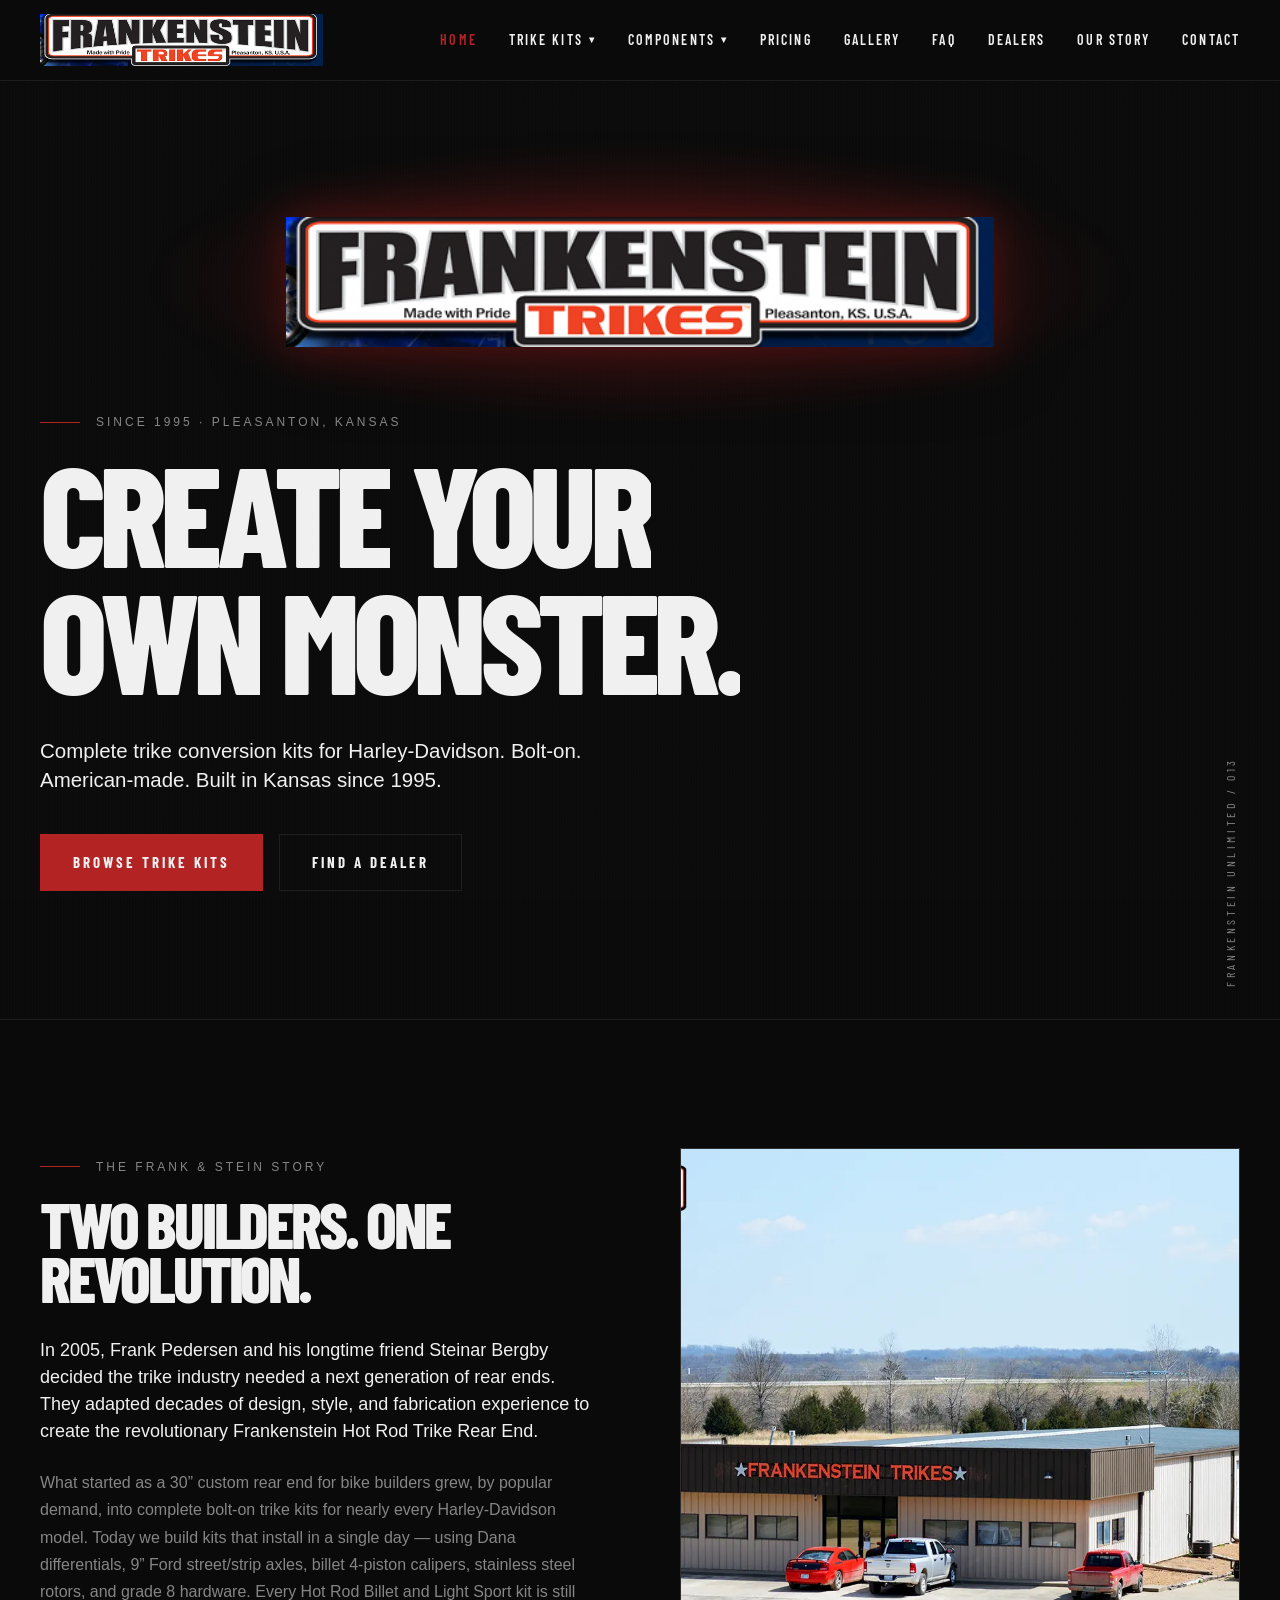
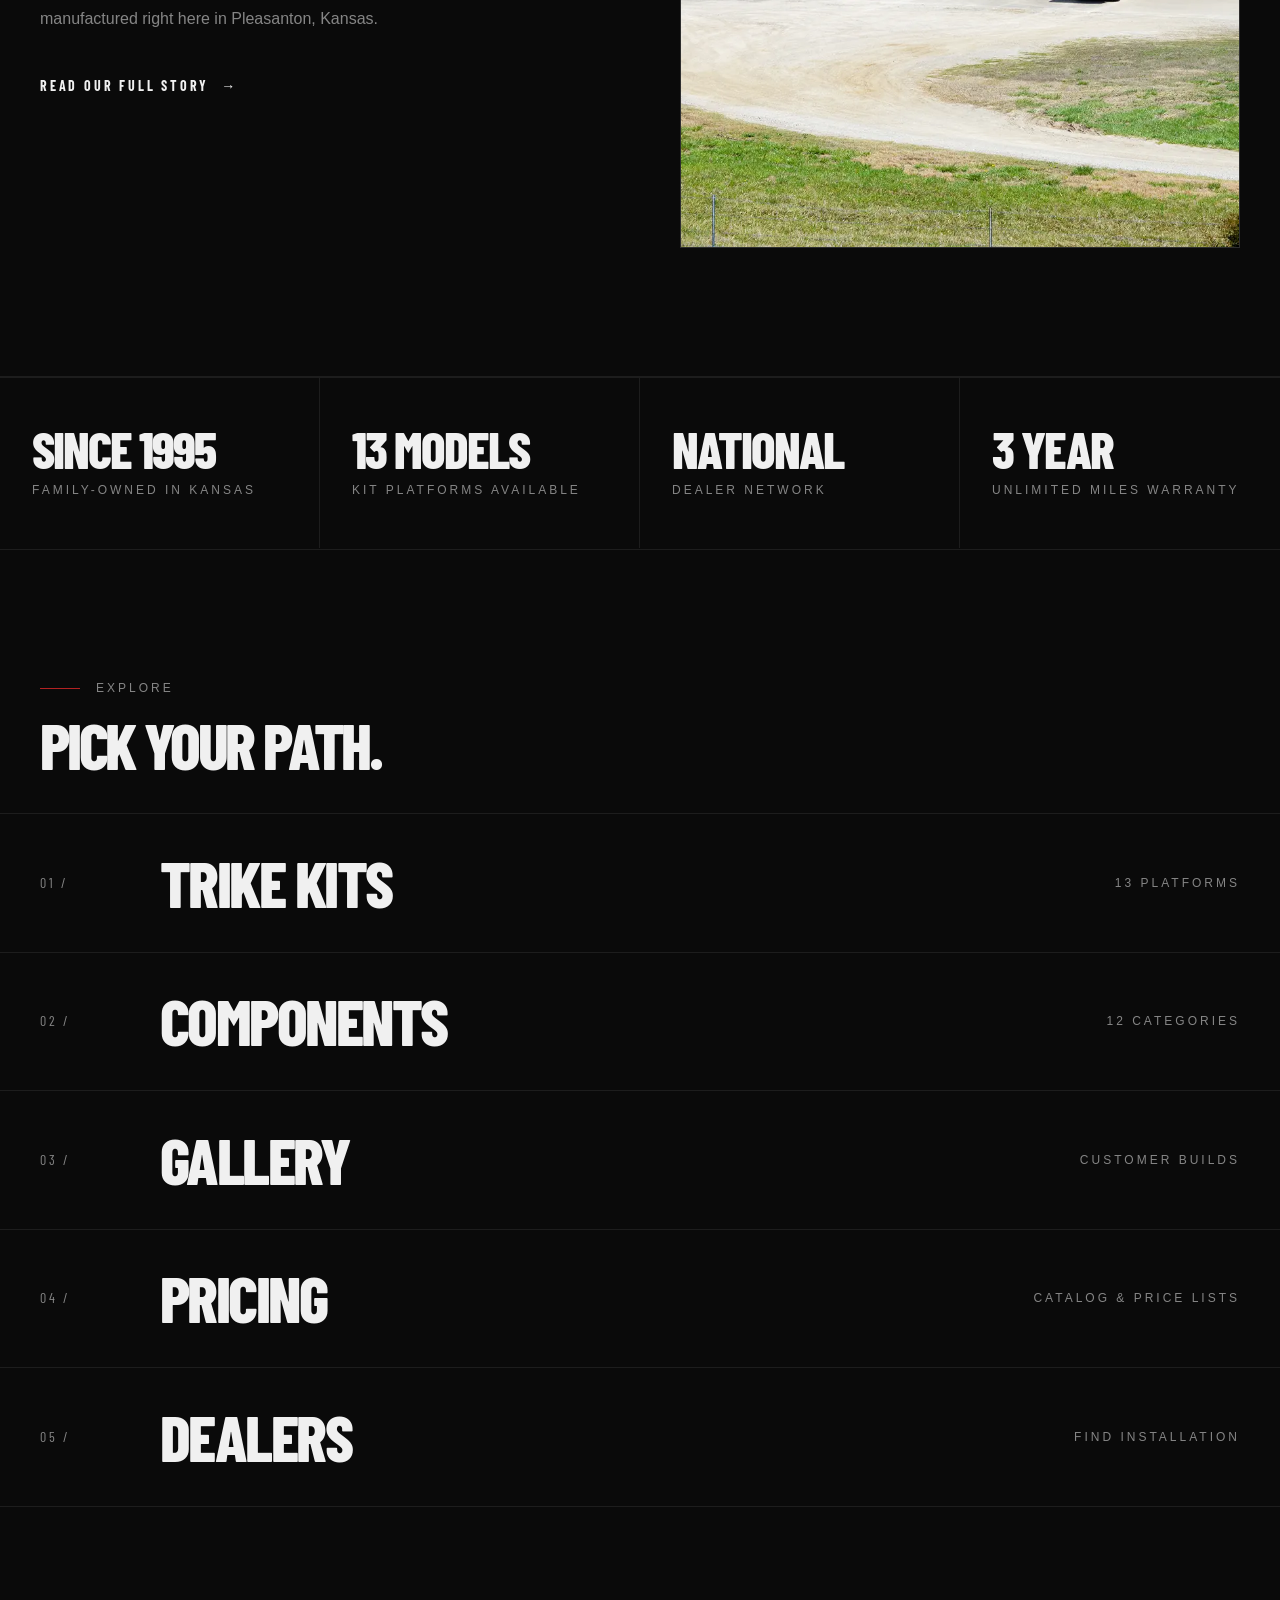
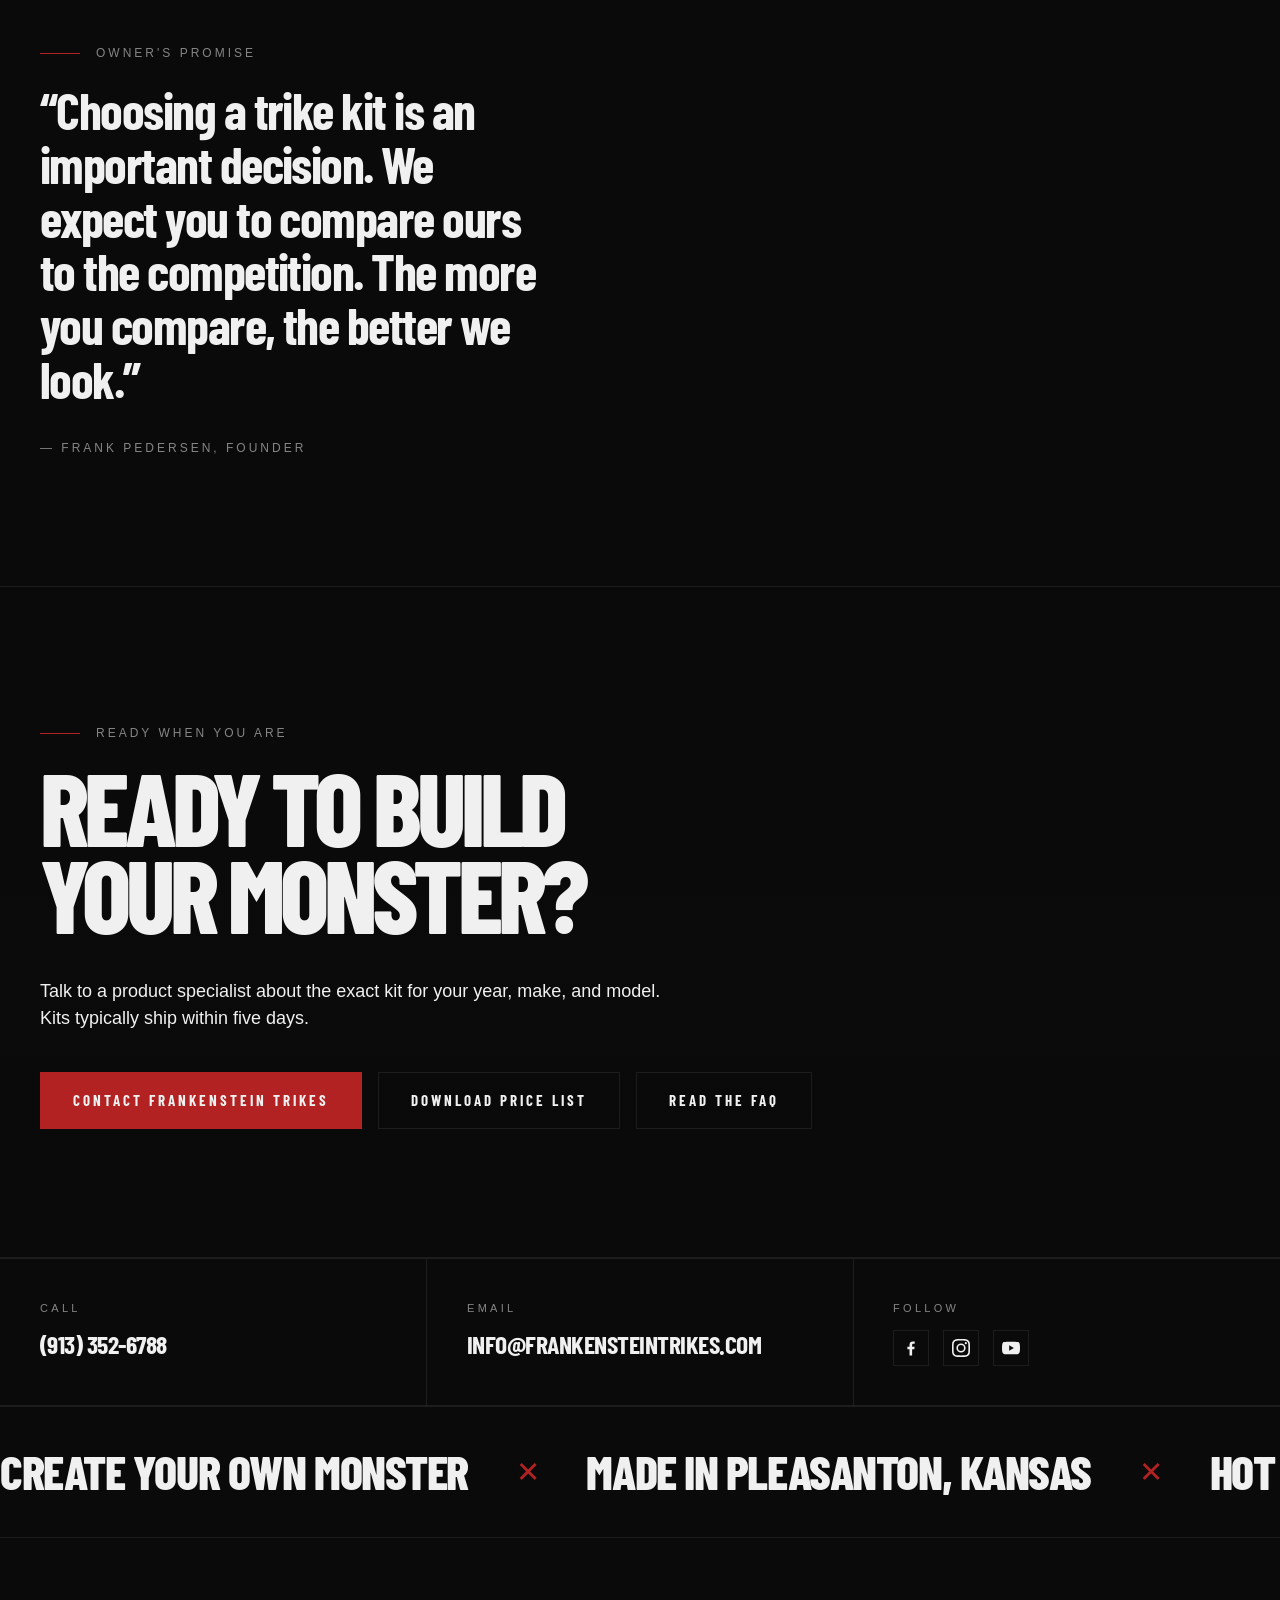
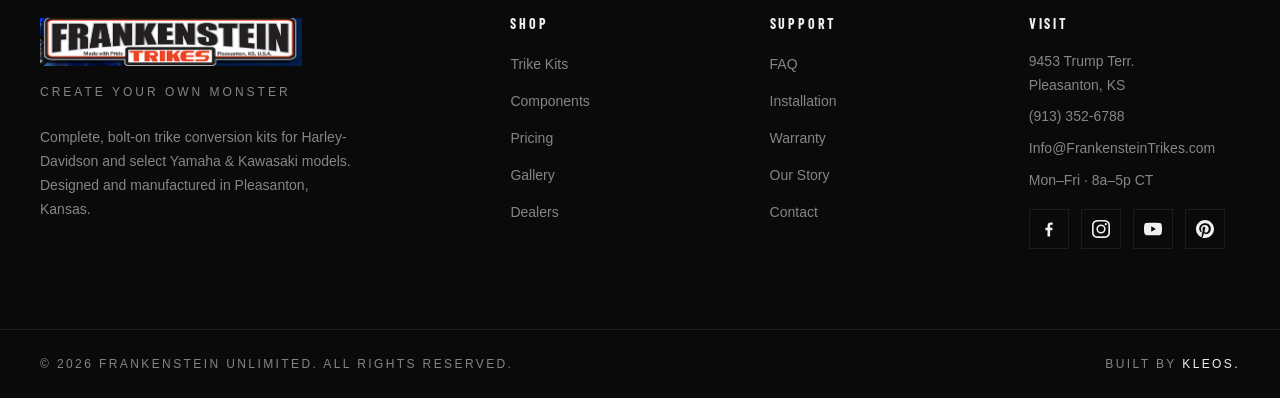
==== index.html @ 9f3a80a9 "Fix social icons, logo lockup, hero imagery, and broken kit/gallery URLs - Replace text-based "Fb/Ig" ====
<!DOCTYPE html>
<html lang="en">
<head>
  <meta charset="UTF-8" />
  <meta name="viewport" content="width=device-width, initial-scale=1.0" />
  <title>Frankenstein Trikes — Create Your Own Monster</title>
  <meta name="description" content="Complete trike conversion kits for Harley-Davidson motorcycles. Built in Pleasanton, Kansas since 1995." />
  <link rel="preconnect" href="https://fonts.googleapis.com" />
  <link rel="preconnect" href="https://fonts.gstatic.com" crossorigin />
  <link rel="stylesheet" href="css/styles.css" />
</head>
<body>

  <!-- =========================================================
       HEADER / NAV
       ========================================================= -->
  <header class="site-header">
    <nav class="nav" aria-label="Primary">
      <a href="index.html" class="nav__brand" aria-label="Frankenstein Trikes — Home">
        <img src="images/logo.png" alt="Frankenstein Trikes" class="nav__logo" />
        <span class="nav__brand-text sr-only">Frankenstein Trikes</span>
      </a>

      <button class="nav__toggle" aria-label="Toggle menu" aria-expanded="false">
        <span></span><span></span><span></span>
      </button>

      <ul class="nav__menu" role="menubar">
        <li class="nav__item"><a href="index.html" class="nav__link">Home</a></li>

        <li class="nav__item nav__item--has-dropdown">
          <a href="trike-kits.html" class="nav__link">Trike Kits <span class="nav__caret">▾</span></a>
          <div class="nav__dropdown">
            <a href="kit-detail.html?id=sportster">Sportster</a>
            <a href="kit-detail.html?id=dyna">Dyna</a>
            <a href="kit-detail.html?id=softail">Softail</a>
            <a href="kit-detail.html?id=rocker-breakout">Rocker &amp; Breakout</a>
            <a href="kit-detail.html?id=fatboy-heritage">Fat Boy &amp; Heritage</a>
            <a href="kit-detail.html?id=flt-flh-roadking">FLT FLH &amp; Roadking</a>
            <a href="kit-detail.html?id=v-rod">V-Rod</a>
            <a href="kit-detail.html?id=fxr">FXR</a>
            <a href="kit-detail.html?id=4-speed-fl-fx">4 Speed FL/FX</a>
            <a href="kit-detail.html?id=street">Street</a>
            <a href="kit-detail.html?id=yamaha">Yamaha</a>
            <a href="kit-detail.html?id=kawasaki-1700">Kawasaki 1700</a>
            <a href="kit-detail.html?id=dna-old-school">Frankenstein Old School</a>
          </div>
        </li>

        <li class="nav__item nav__item--has-dropdown">
          <a href="components.html" class="nav__link">Components <span class="nav__caret">▾</span></a>
          <div class="nav__dropdown">
            <a href="components.html#rear-ends">Rear Ends</a>
            <a href="components.html#swing-arms">Swing Arms</a>
            <a href="components.html#triple-trees">Triple Trees</a>
            <a href="components.html#wheels-tires">Wheels &amp; Tires</a>
            <a href="components.html#fenders-brackets">Fenders &amp; Brackets</a>
            <a href="components.html#exhaust">Exhaust</a>
            <a href="components.html#trailer-hitch">Trailer Hitch</a>
            <a href="components.html#parking-brake">Parking Brake</a>
            <a href="components.html#luggage-rack">Luggage Rack</a>
            <a href="components.html#outboard-brakes">Brakes / Outboard Brakes</a>
            <a href="components.html#t-shirts">T-Shirts</a>
            <a href="components.html#patches">Patches</a>
          </div>
        </li>

        <li class="nav__item"><a href="pricing.html" class="nav__link">Pricing</a></li>
        <li class="nav__item"><a href="gallery.html" class="nav__link">Gallery</a></li>
        <li class="nav__item"><a href="faq.html" class="nav__link">FAQ</a></li>
        <li class="nav__item"><a href="dealers.html" class="nav__link">Dealers</a></li>
        <li class="nav__item"><a href="our-story.html" class="nav__link">Our Story</a></li>
        <li class="nav__item"><a href="contact.html" class="nav__link">Contact</a></li>
      </ul>
    </nav>
  </header>

  <main>

    <!-- =========================================================
         HERO
         ========================================================= -->
    <section class="hero">
      <div class="hero__media hero__media--photo" aria-hidden="true" style="--hero-image: url('images/red-flames.jpg');"></div>
      <div class="container hero__inner">
        <div class="hero__logo-wrap" aria-hidden="true">
          <img src="images/logo.png" alt="" class="hero__logo" />
        </div>
        <span class="eyebrow reveal">Since 1995 · Pleasanton, Kansas</span>
        <h1 class="hero__headline reveal">Create Your<br/>Own Monster.</h1>
        <p class="hero__sub reveal">
          Complete trike conversion kits for Harley-Davidson. Bolt-on. American-made.
          Built in Kansas since 1995.
        </p>
        <div class="btn-row reveal">
          <a href="trike-kits.html" class="btn btn--primary">Browse Trike Kits</a>
          <a href="dealers.html" class="btn btn--ghost">Find a Dealer</a>
        </div>
      </div>
      <div class="hero__meta">Frankenstein Unlimited / 013</div>
    </section>

    <!-- =========================================================
         ABOUT
         ========================================================= -->
    <section class="section">
      <div class="container">
        <div class="two-col">
          <div class="reveal">
            <span class="eyebrow">The Frank &amp; Stein Story</span>
            <h2 class="h2" style="margin-bottom: 32px;">Two Builders. One Revolution.</h2>
            <p class="lede" style="margin-bottom: 24px;">
              In 2005, Frank Pedersen and his longtime friend Steinar Bergby decided the
              trike industry needed a next generation of rear ends. They adapted decades
              of design, style, and fabrication experience to create the revolutionary
              Frankenstein Hot Rod Trike Rear End.
            </p>
            <p class="text-secondary">
              What started as a 30&rdquo; custom rear end for bike builders grew, by popular
              demand, into complete bolt-on trike kits for nearly every Harley-Davidson
              model. Today we build kits that install in a single day — using Dana
              differentials, 9&rdquo; Ford street/strip axles, billet 4-piston calipers,
              stainless steel rotors, and grade 8 hardware. Every Hot Rod Billet and
              Light Sport kit is still manufactured right here in Pleasanton, Kansas.
            </p>
            <div style="margin-top: 40px;">
              <a href="our-story.html" class="arrow-link">Read Our Full Story</a>
            </div>
          </div>

          <div class="two-col__media two-col__media--photo reveal" aria-label="Frankenstein Trikes shop photo">
            <img src="images/buidling.webp" alt="The Frankenstein Trikes shop and headquarters in Pleasanton, Kansas" />
          </div>
        </div>
      </div>
    </section>

    <!-- =========================================================
         STATS
         ========================================================= -->
    <section class="section--flush">
      <div class="stats">
        <div class="stats__item">
          <div class="stats__value">Since 1995</div>
          <div class="stats__label">Family-Owned in Kansas</div>
        </div>
        <div class="stats__item">
          <div class="stats__value">13 Models</div>
          <div class="stats__label">Kit Platforms Available</div>
        </div>
        <div class="stats__item">
          <div class="stats__value">National</div>
          <div class="stats__label">Dealer Network</div>
        </div>
        <div class="stats__item">
          <div class="stats__value">3 Year</div>
          <div class="stats__label">Unlimited Miles Warranty</div>
        </div>
      </div>
    </section>

    <!-- =========================================================
         GATEWAY
         ========================================================= -->
    <section class="section--flush">
      <div class="container" style="padding-top: 120px; padding-bottom: 40px;">
        <span class="eyebrow">Explore</span>
        <h2 class="h2" style="max-width: 16ch;">Pick Your Path.</h2>
      </div>

      <nav class="gateway" aria-label="Site sections">
        <a href="trike-kits.html" class="gateway__item">
          <span class="gateway__num">01 /</span>
          <span class="gateway__title">Trike Kits</span>
          <span class="gateway__meta">13 Platforms</span>
        </a>
        <a href="components.html" class="gateway__item">
          <span class="gateway__num">02 /</span>
          <span class="gateway__title">Components</span>
          <span class="gateway__meta">12 Categories</span>
        </a>
        <a href="gallery.html" class="gateway__item">
          <span class="gateway__num">03 /</span>
          <span class="gateway__title">Gallery</span>
          <span class="gateway__meta">Customer Builds</span>
        </a>
        <a href="pricing.html" class="gateway__item">
          <span class="gateway__num">04 /</span>
          <span class="gateway__title">Pricing</span>
          <span class="gateway__meta">Catalog &amp; Price Lists</span>
        </a>
        <a href="dealers.html" class="gateway__item">
          <span class="gateway__num">05 /</span>
          <span class="gateway__title">Dealers</span>
          <span class="gateway__meta">Find Installation</span>
        </a>
      </nav>
    </section>

    <!-- =========================================================
         PULL QUOTE / TESTIMONIAL
         ========================================================= -->
    <section class="pullquote">
      <div class="container">
        <span class="eyebrow reveal">Owner's Promise</span>
        <p class="pullquote__text reveal">
          &ldquo;Choosing a trike kit is an important decision. We expect you to
          compare ours to the competition. The more you compare, the better
          we look.&rdquo;
        </p>
        <p class="pullquote__attr reveal">— Frank Pedersen, Founder</p>
      </div>
    </section>

    <!-- =========================================================
         CTA BAND
         ========================================================= -->
    <section class="cta-band cta-band--photo" style="--cta-image: url('images/orange-flames.jpg');">
      <div class="container">
        <span class="eyebrow reveal">Ready When You Are</span>
        <h2 class="cta-band__title reveal">Ready to Build<br/>Your Monster?</h2>
        <p class="lede reveal" style="margin-bottom: 40px;">
          Talk to a product specialist about the exact kit for your year, make, and
          model. Kits typically ship within five days.
        </p>
        <div class="btn-row reveal">
          <a href="contact.html" class="btn btn--primary">Contact Frankenstein Trikes</a>
          <a href="pricing.html" class="btn btn--ghost">Download Price List</a>
          <a href="faq.html" class="btn btn--ghost">Read the FAQ</a>
        </div>
      </div>
    </section>

    <!-- =========================================================
         CONTACT STRIP
         ========================================================= -->
    <section class="contact-strip">
      <div class="contact-strip__item">
        <div class="contact-strip__label">Call</div>
        <a href="tel:+19133526788" class="contact-strip__value">(913) 352-6788</a>
      </div>
      <div class="contact-strip__item">
        <div class="contact-strip__label">Email</div>
        <a href="mailto:Info@FrankensteinTrikes.com" class="contact-strip__value">Info@FrankensteinTrikes.com</a>
      </div>
      <div class="contact-strip__item">
        <div class="contact-strip__label">Follow</div>
        <div class="contact-strip__social" aria-label="Social">
          <a href="https://www.facebook.com/FrankensteinTrikes/" aria-label="Facebook">
            <svg viewBox="0 0 24 24" aria-hidden="true"><path d="M13.5 21.95V13.5h2.86l.43-3.32H13.5V8.06c0-.96.27-1.62 1.65-1.62h1.77V3.47c-.31-.04-1.36-.13-2.58-.13-2.56 0-4.31 1.56-4.31 4.43v2.47H7.16v3.32h2.87v8.45h3.47z"/></svg>
          </a>
          <a href="https://www.instagram.com/frankensteintrikes" aria-label="Instagram">
            <svg viewBox="0 0 24 24" aria-hidden="true"><path d="M12 2.16c3.2 0 3.58.01 4.85.07 1.17.05 1.8.25 2.23.41.56.22.96.48 1.38.9.42.42.68.82.9 1.38.16.42.36 1.06.41 2.23.06 1.27.07 1.64.07 4.85s-.01 3.58-.07 4.85c-.05 1.17-.25 1.8-.41 2.23-.22.56-.48.96-.9 1.38-.42.42-.82.68-1.38.9-.42.16-1.06.36-2.23.41-1.27.06-1.64.07-4.85.07s-3.58-.01-4.85-.07c-1.17-.05-1.8-.25-2.23-.41-.56-.22-.96-.48-1.38-.9-.42-.42-.68-.82-.9-1.38-.16-.42-.36-1.06-.41-2.23C2.17 15.58 2.16 15.2 2.16 12s.01-3.58.07-4.85c.05-1.17.25-1.8.41-2.23.22-.56.48-.96.9-1.38.42-.42.82-.68 1.38-.9.42-.16 1.06-.36 2.23-.41C8.42 2.17 8.8 2.16 12 2.16zM12 0C8.74 0 8.33.01 7.05.07 5.78.13 4.9.33 4.14.63c-.8.3-1.47.72-2.14 1.38C1.34 2.68.92 3.35.63 4.14.33 4.9.13 5.78.07 7.05.01 8.33 0 8.74 0 12s.01 3.67.07 4.95c.06 1.27.26 2.15.56 2.91.3.8.72 1.47 1.38 2.14.67.67 1.34 1.08 2.14 1.38.76.3 1.64.5 2.91.56C8.33 23.99 8.74 24 12 24s3.67-.01 4.95-.07c1.27-.06 2.15-.26 2.91-.56.8-.3 1.47-.72 2.14-1.38.67-.67 1.08-1.34 1.38-2.14.3-.76.5-1.64.56-2.91.06-1.28.07-1.69.07-4.95s-.01-3.67-.07-4.95c-.06-1.27-.26-2.15-.56-2.91-.3-.8-.72-1.47-1.38-2.14C21.32 1.34 20.65.92 19.86.63c-.76-.3-1.64-.5-2.91-.56C15.67.01 15.26 0 12 0zm0 5.84A6.16 6.16 0 1 0 12 18.16 6.16 6.16 0 0 0 12 5.84zm0 10.16A4 4 0 1 1 12 8a4 4 0 0 1 0 8zm6.41-11.85a1.44 1.44 0 1 0 0 2.88 1.44 1.44 0 0 0 0-2.88z"/></svg>
          </a>
          <a href="https://www.youtube.com/@frankensteintrikesusa" aria-label="YouTube">
            <svg viewBox="0 0 24 24" aria-hidden="true"><path d="M23.5 6.2a3 3 0 0 0-2.12-2.12C19.5 3.56 12 3.56 12 3.56s-7.5 0-9.38.52A3 3 0 0 0 .5 6.2C0 8.08 0 12 0 12s0 3.92.5 5.8a3 3 0 0 0 2.12 2.12c1.88.52 9.38.52 9.38.52s7.5 0 9.38-.52a3 3 0 0 0 2.12-2.12C24 15.92 24 12 24 12s0-3.92-.5-5.8zM9.6 15.6V8.4l6.24 3.6L9.6 15.6z"/></svg>
          </a>
        </div>
      </div>
    </section>

  </main>

  <!-- =========================================================
       FOOTER
       ========================================================= -->
  <footer class="site-footer">

    <!-- Marquee ticker -->
    <div class="marquee" aria-hidden="true">
      <div class="marquee__track">
        <span class="marquee__item">Create Your Own Monster</span>
        <span class="marquee__item">Made in Pleasanton, Kansas</span>
        <span class="marquee__item">Hot Rod Trike Kits</span>
        <span class="marquee__item">Bolt-On in One Day</span>
        <span class="marquee__item">Since 1995</span>
        <span class="marquee__item">3 Year Warranty</span>
      </div>
    </div>

    <div class="footer__main">
      <div>
        <div class="footer__brand">
          <img src="images/logo.png" alt="Frankenstein Trikes" class="footer__logo" />
          <span class="footer__brand-text sr-only">Frankenstein Trikes</span>
        </div>
        <p class="footer__tag">Create Your Own Monster</p>
        <p class="text-secondary" style="margin-top: 24px; font-size: 14px; max-width: 40ch;">
          Complete, bolt-on trike conversion kits for Harley-Davidson and select
          Yamaha &amp; Kawasaki models. Designed and manufactured in Pleasanton, Kansas.
        </p>
      </div>

      <div>
        <h4 class="footer__heading">Shop</h4>
        <ul class="footer__list">
          <li><a href="trike-kits.html">Trike Kits</a></li>
          <li><a href="components.html">Components</a></li>
          <li><a href="pricing.html">Pricing</a></li>
          <li><a href="gallery.html">Gallery</a></li>
          <li><a href="dealers.html">Dealers</a></li>
        </ul>
      </div>

      <div>
        <h4 class="footer__heading">Support</h4>
        <ul class="footer__list">
          <li><a href="faq.html">FAQ</a></li>
          <li><a href="installation.html">Installation</a></li>
          <li><a href="warranty.html">Warranty</a></li>
          <li><a href="our-story.html">Our Story</a></li>
          <li><a href="contact.html">Contact</a></li>
        </ul>
      </div>

      <div class="footer__contact">
        <h4 class="footer__heading">Visit</h4>
        <p>9453 Trump Terr.<br/>Pleasanton, KS</p>
        <p><a href="tel:+19133526788">(913) 352-6788</a></p>
        <p><a href="mailto:Info@FrankensteinTrikes.com">Info@FrankensteinTrikes.com</a></p>
        <p>Mon–Fri · 8a–5p CT</p>

        <div class="footer__social" aria-label="Social">
          <a href="https://www.facebook.com/FrankensteinTrikes/" aria-label="Facebook"><svg viewBox="0 0 24 24" aria-hidden="true"><path d="M13.5 21.95V13.5h2.86l.43-3.32H13.5V8.06c0-.96.27-1.62 1.65-1.62h1.77V3.47c-.31-.04-1.36-.13-2.58-.13-2.56 0-4.31 1.56-4.31 4.43v2.47H7.16v3.32h2.87v8.45h3.47z"/></svg></a>
          <a href="https://www.instagram.com/frankensteintrikes" aria-label="Instagram"><svg viewBox="0 0 24 24" aria-hidden="true"><path d="M12 2.16c3.2 0 3.58.01 4.85.07 1.17.05 1.8.25 2.23.41.56.22.96.48 1.38.9.42.42.68.82.9 1.38.16.42.36 1.06.41 2.23.06 1.27.07 1.64.07 4.85s-.01 3.58-.07 4.85c-.05 1.17-.25 1.8-.41 2.23-.22.56-.48.96-.9 1.38-.42.42-.82.68-1.38.9-.42.16-1.06.36-2.23.41-1.27.06-1.64.07-4.85.07s-3.58-.01-4.85-.07c-1.17-.05-1.8-.25-2.23-.41-.56-.22-.96-.48-1.38-.9-.42-.42-.68-.82-.9-1.38-.16-.42-.36-1.06-.41-2.23C2.17 15.58 2.16 15.2 2.16 12s.01-3.58.07-4.85c.05-1.17.25-1.8.41-2.23.22-.56.48-.96.9-1.38.42-.42.82-.68 1.38-.9.42-.16 1.06-.36 2.23-.41C8.42 2.17 8.8 2.16 12 2.16zM12 0C8.74 0 8.33.01 7.05.07 5.78.13 4.9.33 4.14.63c-.8.3-1.47.72-2.14 1.38C1.34 2.68.92 3.35.63 4.14.33 4.9.13 5.78.07 7.05.01 8.33 0 8.74 0 12s.01 3.67.07 4.95c.06 1.27.26 2.15.56 2.91.3.8.72 1.47 1.38 2.14.67.67 1.34 1.08 2.14 1.38.76.3 1.64.5 2.91.56C8.33 23.99 8.74 24 12 24s3.67-.01 4.95-.07c1.27-.06 2.15-.26 2.91-.56.8-.3 1.47-.72 2.14-1.38.67-.67 1.08-1.34 1.38-2.14.3-.76.5-1.64.56-2.91.06-1.28.07-1.69.07-4.95s-.01-3.67-.07-4.95c-.06-1.27-.26-2.15-.56-2.91-.3-.8-.72-1.47-1.38-2.14C21.32 1.34 20.65.92 19.86.63c-.76-.3-1.64-.5-2.91-.56C15.67.01 15.26 0 12 0zm0 5.84A6.16 6.16 0 1 0 12 18.16 6.16 6.16 0 0 0 12 5.84zm0 10.16A4 4 0 1 1 12 8a4 4 0 0 1 0 8zm6.41-11.85a1.44 1.44 0 1 0 0 2.88 1.44 1.44 0 0 0 0-2.88z"/></svg></a>
          <a href="https://www.youtube.com/@frankensteintrikesusa" aria-label="YouTube"><svg viewBox="0 0 24 24" aria-hidden="true"><path d="M23.5 6.2a3 3 0 0 0-2.12-2.12C19.5 3.56 12 3.56 12 3.56s-7.5 0-9.38.52A3 3 0 0 0 .5 6.2C0 8.08 0 12 0 12s0 3.92.5 5.8a3 3 0 0 0 2.12 2.12c1.88.52 9.38.52 9.38.52s7.5 0 9.38-.52a3 3 0 0 0 2.12-2.12C24 15.92 24 12 24 12s0-3.92-.5-5.8zM9.6 15.6V8.4l6.24 3.6L9.6 15.6z"/></svg></a>
          <a href="https://www.pinterest.com/frankensteintrikes/" aria-label="Pinterest"><svg viewBox="0 0 24 24" aria-hidden="true"><path d="M12 0C5.37 0 0 5.37 0 12c0 5.08 3.16 9.41 7.62 11.16-.1-.95-.2-2.4.04-3.44.22-.94 1.4-5.96 1.4-5.96s-.36-.72-.36-1.78c0-1.67.97-2.92 2.17-2.92 1.02 0 1.52.77 1.52 1.69 0 1.03-.66 2.57-1 4-.28 1.2.6 2.17 1.78 2.17 2.14 0 3.78-2.25 3.78-5.5 0-2.88-2.07-4.89-5.02-4.89-3.42 0-5.43 2.56-5.43 5.21 0 1.03.4 2.14.89 2.74.1.12.11.22.08.34-.09.38-.3 1.2-.34 1.37-.05.22-.18.27-.41.16-1.52-.71-2.47-2.93-2.47-4.71 0-3.84 2.79-7.36 8.03-7.36 4.22 0 7.49 3 7.49 7.02 0 4.19-2.64 7.56-6.31 7.56-1.23 0-2.39-.64-2.79-1.4l-.76 2.89c-.27 1.05-1.01 2.37-1.51 3.17C9.6 23.81 10.78 24 12 24c6.63 0 12-5.37 12-12S18.63 0 12 0z"/></svg></a>
        </div>
      </div>
    </div>

    <div class="footer__bottom">
      <div>&copy; 2026 Frankenstein Unlimited. All rights reserved.</div>
      <div>Built by <a href="https://kleosdesign.com" rel="noopener">Kleos.</a></div>
    </div>
  </footer>

  <script src="js/main.js"></script>
</body>
</html>
---- css/styles.css ----
/* =========================================================
   FRANKENSTEIN TRIKES — GLOBAL STYLES
   Kleos Design Studio · Cold Build · April 2026
   ========================================================= */

/* Fonts */
@import url('https://fonts.googleapis.com/css2?family=Barlow+Condensed:wght@400;600;700;800;900&display=swap');

/* =========================================================
   RESET / BASE
   ========================================================= */
*,
*::before,
*::after {
  box-sizing: border-box;
  margin: 0;
  padding: 0;
}

:root {
  --bg: #0A0A0A;
  --surface: #1c1c1c;
  --text: #F0F0F0;
  --text-secondary: rgba(255, 255, 255, 0.5);
  --accent: #B22222;
  --gold: #D4A84B;
  --border: rgba(255, 255, 255, 0.08);
  --max-width: 1440px;
  --gutter: 40px;
  --ease: cubic-bezier(0.22, 1, 0.36, 1);
}

html {
  background: var(--bg);
  color: var(--text);
  font-family: 'Helvetica Neue', Helvetica, Arial, sans-serif;
  font-weight: 400;
  line-height: 1.7;
  font-size: 16px;
  -webkit-font-smoothing: antialiased;
  -moz-osx-font-smoothing: grayscale;
  text-rendering: optimizeLegibility;
}

body {
  background: var(--bg);
  color: var(--text);
  min-height: 100vh;
  overflow-x: hidden;
  position: relative;
  text-align: left;
}

/* Film grain overlay */
body::after {
  content: "";
  position: fixed;
  inset: 0;
  pointer-events: none;
  z-index: 9999;
  opacity: 0.05;
  mix-blend-mode: overlay;
  background-image: url("data:image/svg+xml;utf8,<svg xmlns='http://www.w3.org/2000/svg' width='200' height='200'><filter id='n'><feTurbulence type='fractalNoise' baseFrequency='0.9' numOctaves='2' stitchTiles='stitch'/><feColorMatrix values='0 0 0 0 1 0 0 0 0 1 0 0 0 0 1 0 0 0 0.5 0'/></filter><rect width='100%' height='100%' filter='url(%23n)'/></svg>");
}

img {
  max-width: 100%;
  height: auto;
  display: block;
}

a {
  color: inherit;
  text-decoration: none;
  transition: color 0.25s var(--ease);
}

a:hover {
  color: var(--accent);
}

button {
  font: inherit;
  color: inherit;
  background: none;
  border: 0;
  cursor: pointer;
}

ul, ol {
  list-style: none;
}

/* =========================================================
   TYPOGRAPHY
   ========================================================= */
h1, h2, h3, h4, h5, h6,
.headline {
  font-family: 'Barlow Condensed', 'Helvetica Neue', Arial, sans-serif;
  font-weight: 800;
  text-transform: uppercase;
  letter-spacing: -0.05em;
  line-height: 0.85;
  color: var(--text);
}

h1, .h1 {
  font-size: clamp(3rem, 8vw, 7.5rem);
}

h2, .h2 {
  font-size: clamp(2.25rem, 5vw, 4.5rem);
}

h3, .h3 {
  font-size: clamp(1.75rem, 3vw, 2.75rem);
}

h4, .h4 {
  font-size: 1.5rem;
}

p {
  margin-bottom: 1em;
}

p:last-child {
  margin-bottom: 0;
}

.lede {
  font-size: clamp(1.125rem, 1.4vw, 1.375rem);
  line-height: 1.5;
  color: var(--text);
  max-width: 65ch;
}

.text-secondary {
  color: var(--text-secondary);
}

.eyebrow {
  font-family: 'Helvetica Neue', Helvetica, Arial, sans-serif;
  font-size: 12px;
  text-transform: uppercase;
  letter-spacing: 0.25em;
  color: var(--text-secondary);
  font-weight: 500;
  display: inline-flex;
  align-items: center;
  line-height: 1;
  margin-bottom: 24px;
}

.eyebrow::before {
  content: "";
  display: inline-block;
  width: 40px;
  height: 1px;
  background: var(--accent);
  margin-right: 16px;
  flex-shrink: 0;
}

/* =========================================================
   LAYOUT HELPERS
   ========================================================= */
.container {
  width: 100%;
  max-width: var(--max-width);
  margin: 0 auto;
  padding: 0 var(--gutter);
}

.section {
  padding: clamp(80px, 10vw, 160px) 0;
  border-bottom: 1px solid var(--border);
}

.section--tight {
  padding: clamp(60px, 6vw, 100px) 0;
}

.section--flush {
  padding: 0;
}

.grid {
  display: grid;
  gap: 40px;
}

.grid--2 { grid-template-columns: repeat(2, 1fr); }
.grid--3 { grid-template-columns: repeat(3, 1fr); }
.grid--4 { grid-template-columns: repeat(4, 1fr); }

@media (max-width: 900px) {
  .grid--2,
  .grid--3,
  .grid--4 { grid-template-columns: 1fr; }
}

/* =========================================================
   BUTTONS / CTAs
   ========================================================= */
.btn {
  display: inline-flex;
  align-items: center;
  justify-content: center;
  gap: 12px;
  padding: 20px 32px;
  font-family: 'Barlow Condensed', sans-serif;
  font-weight: 700;
  font-size: 15px;
  text-transform: uppercase;
  letter-spacing: 0.2em;
  line-height: 1;
  border: 1px solid var(--text);
  color: var(--text);
  background: transparent;
  transition: all 0.3s var(--ease);
  cursor: pointer;
  text-decoration: none;
}

.btn:hover {
  background: var(--text);
  color: var(--bg);
}

.btn--primary {
  background: var(--accent);
  border-color: var(--accent);
  color: var(--text);
}

.btn--primary:hover {
  background: transparent;
  color: var(--accent);
  border-color: var(--accent);
}

.btn--ghost {
  border-color: var(--border);
  color: var(--text);
}

.btn--ghost:hover {
  border-color: var(--text);
  background: transparent;
  color: var(--text);
}

.btn-row {
  display: flex;
  flex-wrap: wrap;
  gap: 16px;
  margin-top: 32px;
}

/* Arrow-link style */
.arrow-link {
  display: inline-flex;
  align-items: center;
  gap: 12px;
  font-family: 'Barlow Condensed', sans-serif;
  font-weight: 700;
  text-transform: uppercase;
  letter-spacing: 0.2em;
  font-size: 14px;
  color: var(--text);
}

.arrow-link::after {
  content: "→";
  transition: transform 0.3s var(--ease);
}

.arrow-link:hover::after {
  transform: translateX(6px);
}

/* =========================================================
   NAVIGATION
   ========================================================= */
.site-header {
  position: sticky;
  top: 0;
  z-index: 100;
  background: rgba(10, 10, 10, 0.92);
  backdrop-filter: blur(10px);
  -webkit-backdrop-filter: blur(10px);
  border-bottom: 1px solid var(--border);
}

.nav {
  display: flex;
  align-items: center;
  justify-content: space-between;
  height: 80px;
  padding: 0 var(--gutter);
  max-width: var(--max-width);
  margin: 0 auto;
}

.nav__brand {
  display: inline-flex;
  align-items: center;
  gap: 12px;
  color: var(--text);
  flex-shrink: 0;
  min-width: 0;
}

.nav__logo {
  display: block;
  height: 52px;
  width: auto;
  max-width: 100%;
  flex-shrink: 0;
}

.nav__brand-text {
  font-family: 'Barlow Condensed', sans-serif;
  font-weight: 900;
  font-size: 22px;
  text-transform: uppercase;
  letter-spacing: -0.03em;
  line-height: 1;
  white-space: nowrap;
}

.nav__brand-text span {
  color: var(--accent);
}

/* On mobile (where the hamburger takes over) show the logo alone. */
@media (max-width: 1024px) {
  .nav__brand-text { display: none; }
}

@media (max-width: 560px) {
  .nav__logo { height: 44px; }
}

.nav__menu {
  display: flex;
  align-items: center;
  gap: 32px;
}

.nav__item {
  position: relative;
}

.nav__link {
  font-family: 'Barlow Condensed', sans-serif;
  font-size: 14px;
  font-weight: 600;
  text-transform: uppercase;
  letter-spacing: 0.15em;
  color: var(--text);
  padding: 8px 0;
  display: inline-flex;
  align-items: center;
  gap: 6px;
  cursor: pointer;
  background: none;
  border: 0;
}

.nav__link:hover,
.nav__link.is-active {
  color: var(--accent);
}

.nav__caret {
  font-size: 10px;
  transition: transform 0.25s var(--ease);
}

.nav__item.is-open .nav__caret {
  transform: rotate(180deg);
}

/* Dropdowns */
.nav__dropdown {
  position: absolute;
  top: 100%;
  left: 0;
  min-width: 280px;
  background: var(--surface);
  border: 1px solid var(--border);
  padding: 16px 0;
  opacity: 0;
  visibility: hidden;
  transform: translateY(8px);
  transition: opacity 0.25s var(--ease), transform 0.25s var(--ease), visibility 0.25s;
}

.js-ready .nav__item:hover .nav__dropdown,
.js-ready .nav__item.is-open .nav__dropdown {
  opacity: 1;
  visibility: visible;
  transform: translateY(0);
}

.nav__dropdown a {
  display: block;
  padding: 10px 24px;
  font-size: 13px;
  text-transform: uppercase;
  letter-spacing: 0.12em;
  color: var(--text);
  border-left: 2px solid transparent;
}

.nav__dropdown a:hover {
  color: var(--accent);
  border-left-color: var(--accent);
  background: rgba(255, 255, 255, 0.02);
}

/* Hamburger (mobile) */
.nav__toggle {
  display: none;
  width: 32px;
  height: 32px;
  position: relative;
  z-index: 110;
}

.nav__toggle span {
  display: block;
  width: 28px;
  height: 2px;
  background: var(--text);
  margin: 6px auto;
  transition: transform 0.3s var(--ease), opacity 0.3s var(--ease);
}

.nav__toggle.is-open span:nth-child(1) { transform: translateY(8px) rotate(45deg); }
.nav__toggle.is-open span:nth-child(2) { opacity: 0; }
.nav__toggle.is-open span:nth-child(3) { transform: translateY(-8px) rotate(-45deg); }

@media (max-width: 1024px) {
  .nav__toggle { display: block; }

  .nav__menu {
    position: fixed;
    inset: 80px 0 0 0;
    background: var(--bg);
    flex-direction: column;
    align-items: flex-start;
    padding: 40px var(--gutter);
    gap: 0;
    overflow-y: auto;
    transform: translateX(100%);
    transition: transform 0.35s var(--ease);
  }

  .js-ready .nav__menu.is-open {
    transform: translateX(0);
  }

  .nav__item {
    width: 100%;
    border-bottom: 1px solid var(--border);
  }

  .nav__link {
    width: 100%;
    padding: 20px 0;
    justify-content: space-between;
    font-size: 18px;
  }

  .nav__dropdown {
    position: static;
    background: transparent;
    border: 0;
    padding: 0 0 16px 16px;
    display: none;
    opacity: 1;
    visibility: visible;
    transform: none;
    min-width: 0;
  }

  .nav__item.is-open .nav__dropdown {
    display: block;
  }
}

/* Disable dropdowns before JS boots (prevent flash) */
html:not(.js-ready) .nav__dropdown {
  display: none;
}

/* =========================================================
   HERO
   ========================================================= */
.hero {
  position: relative;
  min-height: 92vh;
  display: flex;
  align-items: flex-end;
  overflow: hidden;
  background: var(--bg);
  border-bottom: 1px solid var(--border);
}

.hero__media {
  position: absolute;
  inset: 0;
  background:
    linear-gradient(180deg, rgba(10,10,10,0.2) 0%, rgba(10,10,10,0.85) 60%, rgba(10,10,10,1) 100%),
    radial-gradient(ellipse at 30% 40%, #2a0a0a 0%, #0a0a0a 60%),
    #0A0A0A;
}

.hero__media--photo {
  background:
    linear-gradient(180deg, rgba(10,10,10,0.45) 0%, rgba(10,10,10,0.7) 55%, rgba(10,10,10,0.95) 100%),
    var(--hero-image) center/cover no-repeat,
    #0A0A0A;
}

.hero__media::before {
  content: "";
  position: absolute;
  inset: 0;
  background-image:
    repeating-linear-gradient(90deg, transparent, transparent 2px, rgba(255,255,255,0.015) 2px, rgba(255,255,255,0.015) 3px);
  opacity: 0.5;
}

.hero__inner {
  position: relative;
  z-index: 2;
  padding-bottom: clamp(80px, 10vw, 140px);
  padding-top: 120px;
}

.hero__headline {
  font-size: clamp(3.5rem, 11vw, 10rem);
  max-width: 14ch;
  margin-bottom: 32px;
}

.hero__sub {
  font-size: clamp(1.125rem, 1.6vw, 1.5rem);
  max-width: 55ch;
  color: var(--text);
  line-height: 1.4;
  margin-bottom: 40px;
}

.hero__meta {
  position: absolute;
  bottom: 32px;
  right: var(--gutter);
  font-family: 'Barlow Condensed', sans-serif;
  font-size: 12px;
  letter-spacing: 0.3em;
  text-transform: uppercase;
  color: var(--text-secondary);
  writing-mode: vertical-rl;
  transform: rotate(180deg);
}

@media (max-width: 768px) {
  .hero__meta { display: none; }
}

/* =========================================================
   PAGE HEADER (non-home pages)
   ========================================================= */
.page-header {
  padding: clamp(100px, 12vw, 180px) 0 clamp(60px, 7vw, 100px);
  border-bottom: 1px solid var(--border);
}

.page-header__title {
  font-size: clamp(3rem, 8vw, 7rem);
  margin-bottom: 24px;
}

.page-header__sub {
  font-size: clamp(1.125rem, 1.4vw, 1.375rem);
  max-width: 60ch;
  color: var(--text);
  line-height: 1.5;
}

/* =========================================================
   ABOUT / TWO COLUMN
   ========================================================= */
.two-col {
  display: grid;
  grid-template-columns: 1fr 1fr;
  gap: 80px;
  align-items: start;
}

@media (max-width: 900px) {
  .two-col { grid-template-columns: 1fr; gap: 40px; }
}

.two-col__media {
  aspect-ratio: 4 / 5;
  background: var(--surface);
  position: relative;
  overflow: hidden;
  border: 1px solid var(--border);
}

.two-col__media::after {
  content: "IMAGE";
  position: absolute;
  inset: 0;
  display: flex;
  align-items: center;
  justify-content: center;
  font-family: 'Barlow Condensed', sans-serif;
  font-size: 12px;
  letter-spacing: 0.4em;
  color: var(--text-secondary);
}

.two-col__media--photo::after { content: none; }

.two-col__media img {
  position: absolute;
  inset: 0;
  width: 100%;
  height: 100%;
  object-fit: cover;
  display: block;
}

/* =========================================================
   STATS BAR
   ========================================================= */
.stats {
  display: grid;
  grid-template-columns: repeat(4, 1fr);
  border-top: 1px solid var(--border);
  border-bottom: 1px solid var(--border);
}

.stats__item {
  padding: 48px 32px;
  border-right: 1px solid var(--border);
}

.stats__item:last-child { border-right: 0; }

.stats__value {
  font-family: 'Barlow Condensed', sans-serif;
  font-weight: 800;
  font-size: clamp(2rem, 4vw, 3.25rem);
  text-transform: uppercase;
  letter-spacing: -0.04em;
  line-height: 0.9;
  margin-bottom: 8px;
}

.stats__label {
  font-size: 12px;
  text-transform: uppercase;
  letter-spacing: 0.25em;
  color: var(--text-secondary);
}

@media (max-width: 900px) {
  .stats { grid-template-columns: repeat(2, 1fr); }
  .stats__item:nth-child(2n) { border-right: 0; }
  .stats__item:nth-child(-n+2) { border-bottom: 1px solid var(--border); }
}

/* =========================================================
   GATEWAY LINK BLOCKS
   ========================================================= */
.gateway {
  border-top: 1px solid var(--border);
}

.gateway__item {
  display: grid;
  grid-template-columns: 80px 1fr auto;
  align-items: center;
  gap: 40px;
  padding: 40px var(--gutter);
  border-bottom: 1px solid var(--border);
  transition: background 0.3s var(--ease), padding 0.3s var(--ease);
  max-width: var(--max-width);
  margin: 0 auto;
}

.gateway__item:hover {
  background: var(--surface);
  color: var(--text);
  padding-left: calc(var(--gutter) + 16px);
}

.gateway__item:hover .gateway__title {
  color: var(--accent);
}

.gateway__num {
  font-family: 'Barlow Condensed', sans-serif;
  font-size: 14px;
  letter-spacing: 0.2em;
  color: var(--text-secondary);
}

.gateway__title {
  font-family: 'Barlow Condensed', sans-serif;
  font-weight: 800;
  font-size: clamp(2rem, 5vw, 4rem);
  text-transform: uppercase;
  letter-spacing: -0.04em;
  line-height: 0.9;
}

.gateway__meta {
  font-size: 12px;
  text-transform: uppercase;
  letter-spacing: 0.25em;
  color: var(--text-secondary);
}

@media (max-width: 700px) {
  .gateway__item {
    grid-template-columns: 1fr;
    gap: 12px;
    padding: 32px var(--gutter);
  }
  .gateway__item:hover { padding-left: calc(var(--gutter) + 8px); }
}

/* =========================================================
   PULL QUOTE / TESTIMONIAL
   ========================================================= */
.pullquote {
  padding: clamp(80px, 10vw, 160px) 0;
  border-bottom: 1px solid var(--border);
}

.pullquote__text {
  font-family: 'Barlow Condensed', sans-serif;
  font-weight: 700;
  font-size: clamp(2rem, 4vw, 3.5rem);
  line-height: 1.05;
  letter-spacing: -0.03em;
  max-width: 22ch;
  text-transform: none;
  margin-bottom: 32px;
}

.pullquote__attr {
  font-size: 12px;
  letter-spacing: 0.25em;
  text-transform: uppercase;
  color: var(--text-secondary);
}

/* =========================================================
   CTA SECTION
   ========================================================= */
.cta-band {
  padding: clamp(80px, 10vw, 140px) 0;
  border-bottom: 1px solid var(--border);
  background: var(--bg);
}

.cta-band--photo {
  position: relative;
  background:
    linear-gradient(rgba(10,10,10,0.78), rgba(10,10,10,0.88)),
    var(--cta-image) center/cover no-repeat,
    #0A0A0A;
}

.cta-band__title {
  font-size: clamp(3rem, 8vw, 6.5rem);
  margin-bottom: 40px;
  max-width: 18ch;
}

/* =========================================================
   CONTACT STRIP
   ========================================================= */
.contact-strip {
  display: grid;
  grid-template-columns: repeat(3, 1fr);
  border-top: 1px solid var(--border);
  border-bottom: 1px solid var(--border);
}

.contact-strip__item {
  padding: 40px var(--gutter);
  border-right: 1px solid var(--border);
}

.contact-strip__item:last-child { border-right: 0; }

.contact-strip__label {
  font-size: 11px;
  text-transform: uppercase;
  letter-spacing: 0.3em;
  color: var(--text-secondary);
  margin-bottom: 12px;
}

.contact-strip__value {
  font-family: 'Barlow Condensed', sans-serif;
  font-weight: 700;
  font-size: clamp(1.25rem, 2vw, 1.75rem);
  text-transform: uppercase;
  letter-spacing: -0.02em;
  line-height: 1.1;
}

@media (max-width: 900px) {
  .contact-strip { grid-template-columns: 1fr; }
  .contact-strip__item {
    border-right: 0;
    border-bottom: 1px solid var(--border);
  }
  .contact-strip__item:last-child { border-bottom: 0; }
}

/* =========================================================
   FOOTER
   ========================================================= */
.site-footer {
  background: var(--bg);
  color: var(--text);
  border-top: 1px solid var(--border);
}

/* Marquee */
.marquee {
  overflow: hidden;
  border-bottom: 1px solid var(--border);
  padding: 24px 0;
  white-space: nowrap;
}

.marquee__track {
  display: inline-flex;
  gap: 48px;
  animation: marquee 40s linear infinite;
  will-change: transform;
}

.marquee__item {
  font-family: 'Barlow Condensed', sans-serif;
  font-weight: 800;
  font-size: clamp(2rem, 4vw, 3rem);
  text-transform: uppercase;
  letter-spacing: -0.03em;
  color: var(--text);
  display: inline-flex;
  align-items: center;
  gap: 48px;
}

.marquee__item::after {
  content: "✕";
  color: var(--accent);
  font-weight: 400;
  font-size: 0.6em;
}

@keyframes marquee {
  from { transform: translateX(0); }
  to   { transform: translateX(-50%); }
}

.footer__main {
  display: grid;
  grid-template-columns: 2fr 1fr 1fr 1fr;
  gap: 48px;
  padding: 80px var(--gutter);
  max-width: var(--max-width);
  margin: 0 auto;
}

@media (max-width: 900px) {
  .footer__main {
    grid-template-columns: 1fr 1fr;
    gap: 40px;
  }
}

@media (max-width: 560px) {
  .footer__main { grid-template-columns: 1fr; }
}

.footer__brand {
  display: flex;
  align-items: center;
  gap: 14px;
  margin-bottom: 16px;
}

.footer__logo {
  display: block;
  height: 48px;
  width: auto;
  flex-shrink: 0;
}

.footer__brand-text {
  font-family: 'Barlow Condensed', sans-serif;
  font-weight: 900;
  font-size: clamp(1.5rem, 2.6vw, 2.25rem);
  text-transform: uppercase;
  letter-spacing: -0.03em;
  line-height: 0.9;
  color: var(--text);
}

.footer__brand-text span { color: var(--accent); }

.footer__tag {
  font-size: 12px;
  text-transform: uppercase;
  letter-spacing: 0.25em;
  color: var(--text-secondary);
}

.footer__heading {
  font-family: 'Barlow Condensed', sans-serif;
  font-weight: 700;
  font-size: 14px;
  text-transform: uppercase;
  letter-spacing: 0.2em;
  margin-bottom: 20px;
  color: var(--text);
}

.footer__list li {
  margin-bottom: 10px;
}

.footer__list a {
  font-size: 14px;
  color: var(--text-secondary);
}

.footer__list a:hover {
  color: var(--accent);
}

.footer__contact p {
  font-size: 14px;
  color: var(--text-secondary);
  margin-bottom: 8px;
}

.footer__social {
  display: flex;
  gap: 12px;
  margin-top: 16px;
}

.footer__social a {
  width: 40px;
  height: 40px;
  display: inline-flex;
  align-items: center;
  justify-content: center;
  border: 1px solid var(--border);
  color: var(--text);
  font-size: 14px;
  transition: all 0.25s var(--ease);
}

.footer__social a svg,
.info-block__social a svg,
.contact-strip__social a svg {
  width: 18px;
  height: 18px;
  fill: currentColor;
  display: block;
}

.footer__social a:hover {
  background: var(--accent);
  border-color: var(--accent);
  color: var(--text);
}

.contact-strip__social {
  display: flex;
  gap: 14px;
  align-items: center;
}

.contact-strip__social a {
  width: 36px;
  height: 36px;
  display: inline-flex;
  align-items: center;
  justify-content: center;
  border: 1px solid var(--border);
  color: var(--text);
  transition: all 0.25s var(--ease);
}

.contact-strip__social a:hover {
  background: var(--accent);
  border-color: var(--accent);
  color: var(--text);
}

.footer__bottom {
  border-top: 1px solid var(--border);
  padding: 24px var(--gutter);
  display: flex;
  justify-content: space-between;
  flex-wrap: wrap;
  gap: 12px;
  max-width: var(--max-width);
  margin: 0 auto;
  font-size: 12px;
  text-transform: uppercase;
  letter-spacing: 0.2em;
  color: var(--text-secondary);
}

.footer__bottom a {
  color: var(--text);
}

.footer__bottom a:hover { color: var(--accent); }

/* =========================================================
   UTILITY
   ========================================================= */
.sr-only {
  position: absolute !important;
  width: 1px; height: 1px;
  padding: 0; margin: -1px;
  overflow: hidden;
  clip: rect(0,0,0,0);
  white-space: nowrap;
  border: 0;
}

.accent { color: var(--accent); }
.gold { color: var(--gold); }

.divider {
  height: 1px;
  background: var(--border);
  margin: clamp(40px, 6vw, 80px) 0;
}

/* =========================================================
   FILTER CHIPS
   ========================================================= */
.filter-bar {
  display: flex;
  flex-wrap: wrap;
  gap: 12px;
  padding-bottom: clamp(40px, 5vw, 64px);
  border-bottom: 1px solid var(--border);
  margin-bottom: clamp(40px, 5vw, 64px);
}

.filter-chip {
  display: inline-flex;
  align-items: center;
  padding: 12px 20px;
  background: var(--surface);
  border: 1px solid var(--border);
  font-family: 'Barlow Condensed', sans-serif;
  font-weight: 600;
  font-size: 13px;
  text-transform: uppercase;
  letter-spacing: 0.15em;
  color: var(--text);
  cursor: pointer;
  line-height: 1;
  transition: border-color 0.25s var(--ease), color 0.25s var(--ease), background 0.25s var(--ease);
}

.filter-chip:hover {
  color: var(--accent);
  border-color: rgba(178, 34, 34, 0.5);
}

.filter-chip.is-active {
  border-color: var(--accent);
  color: var(--accent);
  background: rgba(178, 34, 34, 0.08);
}

/* =========================================================
   KIT CARDS GRID
   ========================================================= */
.kit-grid {
  display: grid;
  grid-template-columns: repeat(3, 1fr);
  gap: 32px;
}

@media (max-width: 1024px) {
  .kit-grid { grid-template-columns: repeat(2, 1fr); gap: 24px; }
}

@media (max-width: 640px) {
  .kit-grid { grid-template-columns: 1fr; gap: 24px; }
}

.kit-card {
  display: flex;
  flex-direction: column;
  background: var(--surface);
  border: 1px solid var(--border);
  text-decoration: none;
  color: var(--text);
  transition: border-color 0.3s var(--ease), transform 0.3s var(--ease);
  overflow: hidden;
}

.kit-card:hover {
  border-color: var(--accent);
  color: var(--text);
  transform: translateY(-4px);
}

.kit-card__media {
  width: 100%;
  aspect-ratio: 4 / 3;
  overflow: hidden;
  background: #111;
  border-radius: 0;
}

.kit-card__media img {
  width: 100%;
  height: 100%;
  object-fit: cover;
  display: block;
  border-radius: 0;
  transition: transform 0.6s var(--ease);
}

.kit-card:hover .kit-card__media img {
  transform: scale(1.04);
}

.kit-card__body {
  display: flex;
  flex-direction: column;
  flex: 1;
  padding: 28px;
  gap: 14px;
}

.kit-card__meta {
  font-family: 'Barlow Condensed', sans-serif;
  font-size: 11px;
  text-transform: uppercase;
  letter-spacing: 0.25em;
  color: var(--text-secondary);
}

.kit-card__title {
  font-family: 'Barlow Condensed', sans-serif;
  font-weight: 800;
  font-size: 1.75rem;
  text-transform: uppercase;
  letter-spacing: -0.03em;
  line-height: 0.95;
  color: var(--text);
}

.kit-card__desc {
  font-size: 14px;
  line-height: 1.55;
  color: var(--text-secondary);
  flex: 1;
}

.kit-card__cta {
  margin-top: 8px;
}

.kit-grid__empty {
  padding: 60px 0;
  text-align: center;
  color: var(--text-secondary);
  font-size: 14px;
  text-transform: uppercase;
  letter-spacing: 0.2em;
}

/* =========================================================
   COMPONENT CARD EXTRAS
   ========================================================= */
.kit-card__specs {
  list-style: none;
  margin: 4px 0 0;
  padding: 16px 0 0;
  border-top: 1px solid var(--border);
  display: flex;
  flex-direction: column;
  gap: 8px;
}

.kit-card__specs li {
  position: relative;
  padding-left: 18px;
  font-family: 'Barlow Condensed', sans-serif;
  font-size: 13px;
  font-weight: 600;
  text-transform: uppercase;
  letter-spacing: 0.08em;
  color: var(--text-secondary);
  line-height: 1.3;
}

.kit-card__specs li::before {
  content: "";
  position: absolute;
  left: 0;
  top: 0.55em;
  width: 8px;
  height: 1px;
  background: var(--accent);
}

/* =========================================================
   CALL-TO-ORDER CTA STRIP
   ========================================================= */
.cta-strip {
  border-top: 1px solid var(--border);
  border-bottom: 1px solid var(--border);
  padding: clamp(60px, 7vw, 100px) 0;
  background: var(--surface);
}

.cta-strip__inner {
  display: flex;
  align-items: center;
  justify-content: space-between;
  gap: 40px;
  flex-wrap: wrap;
}

.cta-strip__title {
  font-family: 'Barlow Condensed', sans-serif;
  font-weight: 800;
  font-size: clamp(2rem, 4.5vw, 3.5rem);
  text-transform: uppercase;
  letter-spacing: -0.04em;
  line-height: 0.95;
  max-width: 22ch;
}

.cta-strip__phone {
  font-family: 'Barlow Condensed', sans-serif;
  font-weight: 700;
  font-size: clamp(1.5rem, 2.5vw, 2rem);
  letter-spacing: 0.02em;
  color: var(--accent);
  display: block;
  margin-top: 8px;
}

.cta-strip__actions {
  display: flex;
  gap: 16px;
  flex-wrap: wrap;
}

/* =========================================================
   KIT DETAIL
   ========================================================= */
.kit-hero {
  padding: clamp(80px, 10vw, 140px) 0 clamp(60px, 6vw, 100px);
  border-bottom: 1px solid var(--border);
}

.kit-hero__layout {
  display: grid;
  grid-template-columns: 1.1fr 1fr;
  gap: clamp(40px, 6vw, 80px);
  align-items: center;
}

@media (max-width: 900px) {
  .kit-hero__layout { grid-template-columns: 1fr; }
}

.kit-hero__title {
  font-size: clamp(3.5rem, 10vw, 8rem);
  margin-bottom: 24px;
}

.kit-hero__years {
  font-family: 'Barlow Condensed', sans-serif;
  font-size: 14px;
  text-transform: uppercase;
  letter-spacing: 0.25em;
  color: var(--gold);
  margin-bottom: 16px;
}

.kit-hero__desc {
  font-size: clamp(1rem, 1.2vw, 1.125rem);
  line-height: 1.65;
  color: var(--text);
  max-width: 60ch;
}

.kit-hero__media {
  aspect-ratio: 4 / 3;
  background: var(--surface);
  border: 1px solid var(--border);
  overflow: hidden;
}

.kit-hero__media img {
  width: 100%;
  height: 100%;
  object-fit: cover;
  display: block;
}

/* Submodel accordion */
.submodels {
  display: flex;
  flex-direction: column;
  gap: 12px;
}

.submodel {
  border: 1px solid var(--border);
  background: var(--surface);
}

.submodel__head {
  display: flex;
  align-items: center;
  justify-content: space-between;
  width: 100%;
  padding: 22px 28px;
  font-family: 'Barlow Condensed', sans-serif;
  font-weight: 700;
  font-size: 1.25rem;
  text-transform: uppercase;
  letter-spacing: 0.05em;
  color: var(--text);
  text-align: left;
  cursor: pointer;
  transition: color 0.25s var(--ease);
}

.submodel__head:hover { color: var(--accent); }

.submodel__years {
  font-size: 12px;
  letter-spacing: 0.25em;
  color: var(--gold);
  margin-right: 16px;
}

.submodel__icon {
  font-size: 18px;
  color: var(--text-secondary);
  transition: transform 0.3s var(--ease);
  flex-shrink: 0;
}

.submodel.is-open .submodel__icon { transform: rotate(45deg); color: var(--accent); }

.submodel__body {
  display: none;
  padding: 0 28px 28px;
  color: var(--text-secondary);
  font-size: 14px;
  line-height: 1.6;
}

.submodel.is-open .submodel__body { display: block; }

/* Specs */
.specs {
  display: grid;
  grid-template-columns: repeat(2, 1fr);
  gap: 0;
  border-top: 1px solid var(--border);
  border-left: 1px solid var(--border);
}

@media (max-width: 700px) {
  .specs { grid-template-columns: 1fr; }
}

.specs__item {
  padding: 24px 28px;
  border-right: 1px solid var(--border);
  border-bottom: 1px solid var(--border);
}

.specs__label {
  font-size: 11px;
  text-transform: uppercase;
  letter-spacing: 0.25em;
  color: var(--text-secondary);
  margin-bottom: 8px;
}

.specs__value {
  font-family: 'Barlow Condensed', sans-serif;
  font-weight: 700;
  font-size: 1.25rem;
  text-transform: uppercase;
  letter-spacing: -0.02em;
  color: var(--text);
}

/* Section heading */
.section__heading {
  font-size: clamp(1.75rem, 3vw, 2.5rem);
  margin-bottom: 32px;
}

/* Kit-not-found */
.kit-empty {
  padding: clamp(80px, 10vw, 140px) 0;
  text-align: center;
}

.kit-empty__title {
  font-size: clamp(2.5rem, 6vw, 4.5rem);
  margin-bottom: 24px;
}

/* Reveal on scroll (progressive) */
.js-ready .reveal {
  opacity: 0;
  transform: translateY(24px);
  transition: opacity 0.8s var(--ease), transform 0.8s var(--ease);
}

.js-ready .reveal.is-visible {
  opacity: 1;
  transform: translateY(0);
}

/* Content visible without JS */
html:not(.js-ready) .reveal {
  opacity: 1;
  transform: none;
}

/* =========================================================
   GALLERY — Masonry Grid (CSS columns)
   ========================================================= */
.gallery-grid {
  column-count: 3;
  column-gap: 24px;
}

@media (max-width: 1024px) {
  .gallery-grid { column-count: 2; column-gap: 20px; }
}

@media (max-width: 600px) {
  .gallery-grid { column-count: 1; column-gap: 0; }
}

.gallery-card {
  position: relative;
  display: block;
  width: 100%;
  margin: 0 0 24px;
  background: var(--surface);
  overflow: hidden;
  cursor: pointer;
  break-inside: avoid;
  -webkit-column-break-inside: avoid;
  page-break-inside: avoid;
  border-radius: 0;
}

@media (max-width: 1024px) {
  .gallery-card { margin-bottom: 20px; }
}

.gallery-card img {
  width: 100%;
  height: auto;
  display: block;
  border-radius: 0;
  transition: transform 0.6s var(--ease);
}

.gallery-card:hover img {
  transform: scale(1.04);
}

.gallery-card__caption {
  position: absolute;
  inset: 0;
  display: flex;
  align-items: flex-end;
  padding: 24px;
  font-family: 'Barlow Condensed', sans-serif;
  font-weight: 700;
  font-size: 1.125rem;
  text-transform: uppercase;
  letter-spacing: 0.02em;
  line-height: 1.15;
  color: #fff;
  background: linear-gradient(180deg, rgba(0,0,0,0) 40%, rgba(0,0,0,0.85) 100%);
  opacity: 0;
  transition: opacity 0.3s var(--ease);
  pointer-events: none;
}

.gallery-card:hover .gallery-card__caption,
.gallery-card:focus-within .gallery-card__caption {
  opacity: 1;
}

@media (hover: none) {
  .gallery-card__caption { opacity: 1; }
}

/* =========================================================
   LIGHTBOX
   ========================================================= */
.lightbox {
  position: fixed;
  inset: 0;
  z-index: 1000;
  background: rgba(0, 0, 0, 0.92);
  display: none;
  align-items: center;
  justify-content: center;
  padding: 80px 64px;
}

.lightbox.is-open {
  display: flex;
}

.lightbox__figure {
  position: relative;
  max-width: 100%;
  max-height: 100%;
  display: flex;
  flex-direction: column;
  align-items: center;
  gap: 16px;
  margin: 0;
}

.lightbox__img {
  max-width: 100%;
  max-height: calc(100vh - 200px);
  width: auto;
  height: auto;
  object-fit: contain;
  display: block;
  border-radius: 0;
}

.lightbox__caption {
  font-family: 'Barlow Condensed', sans-serif;
  font-weight: 600;
  font-size: 14px;
  text-transform: uppercase;
  letter-spacing: 0.2em;
  color: var(--text);
  text-align: center;
  max-width: 60ch;
}

.lightbox__close {
  position: absolute;
  top: 24px;
  right: 24px;
  width: 48px;
  height: 48px;
  display: inline-flex;
  align-items: center;
  justify-content: center;
  color: var(--text);
  font-size: 32px;
  line-height: 1;
  background: rgba(0, 0, 0, 0.4);
  border: 1px solid var(--border);
  cursor: pointer;
  transition: color 0.25s var(--ease), border-color 0.25s var(--ease);
  z-index: 2;
}

.lightbox__close:hover {
  color: var(--accent);
  border-color: var(--accent);
}

.lightbox__nav {
  position: absolute;
  top: 50%;
  transform: translateY(-50%);
  width: 56px;
  height: 56px;
  display: inline-flex;
  align-items: center;
  justify-content: center;
  color: var(--text);
  font-size: 36px;
  line-height: 1;
  background: rgba(0, 0, 0, 0.4);
  border: 1px solid var(--border);
  cursor: pointer;
  transition: color 0.25s var(--ease), border-color 0.25s var(--ease);
  z-index: 2;
}

.lightbox__nav:hover {
  color: var(--accent);
  border-color: var(--accent);
}

.lightbox__nav--prev { left: 24px; }
.lightbox__nav--next { right: 24px; }

@media (max-width: 640px) {
  .lightbox { padding: 56px 16px; }
  .lightbox__close { top: 12px; right: 12px; width: 40px; height: 40px; font-size: 26px; }
  .lightbox__nav { width: 44px; height: 44px; font-size: 28px; }
  .lightbox__nav--prev { left: 8px; }
  .lightbox__nav--next { right: 8px; }
  .lightbox__img { max-height: calc(100vh - 160px); }
}

/* =========================================================
   FAQ — ACCORDIONS
   ========================================================= */
.faq-group {
  margin-bottom: clamp(48px, 6vw, 80px);
}

.faq-group:last-child {
  margin-bottom: 0;
}

.faq-group__heading {
  font-size: clamp(1.75rem, 3vw, 2.5rem);
  margin-bottom: 32px;
  padding-bottom: 20px;
  border-bottom: 1px solid var(--border);
}

.faq-list {
  display: flex;
  flex-direction: column;
  gap: 12px;
}

.faq-item {
  border: 1px solid var(--border);
  background: var(--surface);
  transition: border-color 0.3s var(--ease);
}

.faq-item.is-open {
  border-color: rgba(178, 34, 34, 0.4);
}

.faq-item__head {
  display: flex;
  align-items: center;
  justify-content: space-between;
  gap: 24px;
  width: 100%;
  padding: 22px 28px;
  font-family: 'Barlow Condensed', sans-serif;
  font-weight: 700;
  font-size: clamp(1rem, 1.4vw, 1.25rem);
  text-transform: uppercase;
  letter-spacing: 0.04em;
  line-height: 1.15;
  color: var(--text);
  text-align: left;
  cursor: pointer;
  transition: color 0.25s var(--ease);
}

.faq-item__head:hover {
  color: var(--accent);
}

.faq-item__icon {
  flex-shrink: 0;
  width: 20px;
  height: 20px;
  position: relative;
  color: var(--text-secondary);
  transition: color 0.25s var(--ease), transform 0.4s var(--ease);
}

.faq-item__icon::before,
.faq-item__icon::after {
  content: "";
  position: absolute;
  left: 50%;
  top: 50%;
  background: currentColor;
  transition: transform 0.4s var(--ease), opacity 0.3s var(--ease);
}

.faq-item__icon::before {
  width: 14px;
  height: 2px;
  transform: translate(-50%, -50%);
}

.faq-item__icon::after {
  width: 2px;
  height: 14px;
  transform: translate(-50%, -50%);
}

.faq-item.is-open .faq-item__icon {
  color: var(--accent);
}

.faq-item.is-open .faq-item__icon::after {
  transform: translate(-50%, -50%) rotate(90deg);
  opacity: 0;
}

.faq-item__body {
  display: grid;
  grid-template-rows: 0fr;
  transition: grid-template-rows 0.4s var(--ease);
}

.faq-item.is-open .faq-item__body {
  grid-template-rows: 1fr;
}

.faq-item__body-inner {
  overflow: hidden;
}

.faq-item__answer {
  padding: 0 28px 26px;
  color: var(--text-secondary);
  font-size: 15px;
  line-height: 1.65;
  max-width: 72ch;
}

@media (max-width: 600px) {
  .faq-item__head { padding: 18px 20px; }
  .faq-item__answer { padding: 0 20px 22px; }
}

/* =========================================================
   DEALERS — SEARCH + LISTINGS
   ========================================================= */
.dealer-search {
  display: flex;
  align-items: center;
  gap: 16px;
  border: 1px solid var(--border);
  background: var(--surface);
  padding: 18px 24px;
  margin-bottom: clamp(40px, 5vw, 64px);
  transition: border-color 0.25s var(--ease);
}

.dealer-search:focus-within {
  border-color: var(--accent);
}

.dealer-search__icon {
  flex-shrink: 0;
  font-family: 'Barlow Condensed', sans-serif;
  font-size: 12px;
  letter-spacing: 0.3em;
  text-transform: uppercase;
  color: var(--text-secondary);
}

.dealer-search__input {
  flex: 1;
  background: transparent;
  border: 0;
  outline: none;
  color: var(--text);
  font-family: 'Helvetica Neue', Helvetica, Arial, sans-serif;
  font-size: 16px;
  padding: 4px 0;
  letter-spacing: 0;
}

.dealer-search__input::placeholder {
  color: var(--text-secondary);
}

.dealer-search__count {
  font-family: 'Barlow Condensed', sans-serif;
  font-size: 12px;
  letter-spacing: 0.25em;
  text-transform: uppercase;
  color: var(--text-secondary);
  flex-shrink: 0;
}

.dealer-groups {
  display: flex;
  flex-direction: column;
  gap: clamp(48px, 5vw, 72px);
}

.dealer-group__heading {
  display: flex;
  align-items: baseline;
  justify-content: space-between;
  gap: 24px;
  font-family: 'Barlow Condensed', sans-serif;
  font-weight: 800;
  font-size: clamp(1.5rem, 2.5vw, 2rem);
  text-transform: uppercase;
  letter-spacing: -0.02em;
  line-height: 1;
  color: var(--text);
  padding-bottom: 16px;
  border-bottom: 1px solid var(--border);
  margin-bottom: 24px;
}

.dealer-group__count {
  font-family: 'Barlow Condensed', sans-serif;
  font-weight: 600;
  font-size: 12px;
  letter-spacing: 0.3em;
  color: var(--text-secondary);
}

.dealer-list {
  display: grid;
  grid-template-columns: repeat(3, 1fr);
  gap: 0;
  border-top: 1px solid var(--border);
  border-left: 1px solid var(--border);
}

@media (max-width: 900px) {
  .dealer-list { grid-template-columns: repeat(2, 1fr); }
}

@media (max-width: 560px) {
  .dealer-list { grid-template-columns: 1fr; }
}

.dealer-card {
  padding: 24px 28px;
  border-right: 1px solid var(--border);
  border-bottom: 1px solid var(--border);
  display: flex;
  flex-direction: column;
  gap: 8px;
  transition: background 0.25s var(--ease);
}

.dealer-card:hover {
  background: rgba(255, 255, 255, 0.02);
}

.dealer-card__name {
  font-family: 'Barlow Condensed', sans-serif;
  font-weight: 700;
  font-size: 1.125rem;
  text-transform: uppercase;
  letter-spacing: -0.01em;
  line-height: 1.15;
  color: var(--text);
}

.dealer-card__location {
  font-size: 13px;
  color: var(--text-secondary);
  letter-spacing: 0.02em;
}

.dealer-card__contact {
  display: flex;
  flex-direction: column;
  gap: 4px;
  margin-top: 4px;
  font-family: 'Barlow Condensed', sans-serif;
  font-size: 13px;
  text-transform: uppercase;
  letter-spacing: 0.12em;
}

.dealer-card__contact a {
  color: var(--text);
  display: inline-flex;
  align-items: center;
  gap: 8px;
}

.dealer-card__contact a:hover {
  color: var(--accent);
}

.dealer-card__contact span {
  color: var(--text-secondary);
  font-weight: 500;
  min-width: 48px;
  display: inline-block;
}

.dealer-empty {
  padding: 60px 0;
  text-align: center;
  color: var(--text-secondary);
  font-size: 14px;
  text-transform: uppercase;
  letter-spacing: 0.2em;
}

/* =========================================================
   PRICING — DOWNLOAD CARDS
   ========================================================= */
.pricing-grid {
  display: grid;
  grid-template-columns: repeat(3, 1fr);
  gap: 28px;
}

@media (max-width: 1024px) {
  .pricing-grid { grid-template-columns: repeat(2, 1fr); }
}

@media (max-width: 640px) {
  .pricing-grid { grid-template-columns: 1fr; }
}

.pricing-card {
  display: flex;
  flex-direction: column;
  gap: 20px;
  padding: 36px 32px;
  background: var(--surface);
  border: 1px solid var(--border);
  color: var(--text);
  transition: border-color 0.3s var(--ease), transform 0.3s var(--ease);
  position: relative;
  overflow: hidden;
}

.pricing-card:hover {
  border-color: var(--accent);
  color: var(--text);
  transform: translateY(-4px);
}

.pricing-card__num {
  font-family: 'Barlow Condensed', sans-serif;
  font-size: 12px;
  letter-spacing: 0.3em;
  text-transform: uppercase;
  color: var(--text-secondary);
}

.pricing-card__title {
  font-family: 'Barlow Condensed', sans-serif;
  font-weight: 800;
  font-size: clamp(1.5rem, 2.2vw, 2rem);
  text-transform: uppercase;
  letter-spacing: -0.03em;
  line-height: 0.95;
  color: var(--text);
}

.pricing-card__desc {
  font-size: 14px;
  line-height: 1.6;
  color: var(--text-secondary);
  flex: 1;
}

.pricing-card__meta {
  font-family: 'Barlow Condensed', sans-serif;
  font-size: 11px;
  letter-spacing: 0.28em;
  text-transform: uppercase;
  color: var(--text-secondary);
  padding-top: 20px;
  border-top: 1px solid var(--border);
}

.pricing-card__cta {
  display: inline-flex;
  align-items: center;
  justify-content: space-between;
  gap: 16px;
  font-family: 'Barlow Condensed', sans-serif;
  font-weight: 700;
  font-size: 14px;
  text-transform: uppercase;
  letter-spacing: 0.2em;
  color: var(--text);
  margin-top: 4px;
}

.pricing-card__cta-icon {
  display: inline-flex;
  align-items: center;
  justify-content: center;
  width: 40px;
  height: 40px;
  border: 1px solid var(--border);
  color: var(--text);
  font-size: 18px;
  line-height: 1;
  transition: border-color 0.25s var(--ease), background 0.25s var(--ease), color 0.25s var(--ease);
}

.pricing-card:hover .pricing-card__cta-icon {
  border-color: var(--accent);
  background: var(--accent);
  color: var(--text);
}

.pricing-note {
  margin-top: clamp(48px, 5vw, 72px);
  padding: 28px 32px;
  border: 1px solid var(--border);
  border-left: 3px solid var(--accent);
  background: var(--surface);
  font-size: 14px;
  line-height: 1.6;
  color: var(--text-secondary);
}

.pricing-note strong {
  color: var(--text);
  font-weight: 700;
  display: block;
  margin-bottom: 6px;
  font-family: 'Barlow Condensed', sans-serif;
  text-transform: uppercase;
  letter-spacing: 0.15em;
  font-size: 13px;
}

/* =========================================================
   BECOME-A-DEALER CTA
   ========================================================= */
.become-dealer {
  padding: clamp(60px, 7vw, 100px) 0;
  border-top: 1px solid var(--border);
  border-bottom: 1px solid var(--border);
  background: var(--surface);
}

.become-dealer__inner {
  display: grid;
  grid-template-columns: 1.2fr 1fr;
  gap: 48px;
  align-items: center;
}

@media (max-width: 900px) {
  .become-dealer__inner { grid-template-columns: 1fr; gap: 32px; }
}

.become-dealer__title {
  font-size: clamp(2rem, 4.5vw, 3.5rem);
  margin-bottom: 16px;
}

.become-dealer__desc {
  font-size: 15px;
  line-height: 1.6;
  color: var(--text-secondary);
  max-width: 55ch;
}

.become-dealer__contacts {
  display: flex;
  flex-direction: column;
  gap: 20px;
}

.become-dealer__contact {
  display: flex;
  flex-direction: column;
  gap: 6px;
  padding: 20px 24px;
  border: 1px solid var(--border);
  background: var(--bg);
  transition: border-color 0.25s var(--ease);
}

.become-dealer__contact:hover {
  border-color: var(--accent);
}

.become-dealer__contact-label {
  font-family: 'Barlow Condensed', sans-serif;
  font-size: 11px;
  letter-spacing: 0.3em;
  text-transform: uppercase;
  color: var(--text-secondary);
}

.become-dealer__contact-value {
  font-family: 'Barlow Condensed', sans-serif;
  font-weight: 700;
  font-size: clamp(1.125rem, 1.8vw, 1.5rem);
  text-transform: uppercase;
  letter-spacing: 0.02em;
  color: var(--text);
}

.become-dealer__contact:hover .become-dealer__contact-value {
  color: var(--accent);
}

/* =========================================================
   INSTALLATION — TIPS LIST + PDF LINKS
   ========================================================= */
.install-overview {
  font-size: clamp(1rem, 1.2vw, 1.125rem);
  line-height: 1.7;
  color: var(--text-secondary);
  margin-bottom: 24px;
}

.install-overview strong {
  color: var(--text);
  font-weight: 700;
}

.tip-list {
  list-style: none;
  padding: 0;
  margin: 0;
  display: grid;
  gap: 16px;
  counter-reset: tip;
}

.tip-list > li {
  position: relative;
  padding: 28px 32px 28px 96px;
  border: 1px solid var(--border);
  background: var(--surface);
  counter-increment: tip;
  font-size: 15px;
  line-height: 1.65;
  color: var(--text-secondary);
  transition: border-color 0.25s var(--ease);
}

.tip-list > li:hover {
  border-color: rgba(178, 34, 34, 0.4);
}

.tip-list > li::before {
  content: counter(tip, decimal-leading-zero);
  position: absolute;
  left: 32px;
  top: 28px;
  font-family: 'Barlow Condensed', sans-serif;
  font-weight: 800;
  color: var(--accent);
  font-size: 22px;
  letter-spacing: 0.08em;
  line-height: 1;
}

@media (max-width: 640px) {
  .tip-list > li {
    padding: 24px 24px 24px 24px;
  }
  .tip-list > li::before {
    position: static;
    display: block;
    margin-bottom: 10px;
  }
}

.pdf-links {
  display: grid;
  gap: 16px;
  margin-top: 16px;
}

.pdf-link {
  display: grid;
  grid-template-columns: auto 1fr auto;
  gap: 24px;
  align-items: center;
  padding: 24px 28px;
  border: 1px solid var(--border);
  background: var(--surface);
  color: var(--text);
  transition: border-color 0.25s var(--ease), background 0.25s var(--ease);
}

.pdf-link:hover {
  border-color: var(--accent);
  color: var(--text);
  background: rgba(178, 34, 34, 0.04);
}

.pdf-link__tag {
  font-family: 'Barlow Condensed', sans-serif;
  font-size: 11px;
  letter-spacing: 0.3em;
  text-transform: uppercase;
  color: var(--accent);
  padding: 6px 12px;
  border: 1px solid rgba(178, 34, 34, 0.5);
  line-height: 1;
}

.pdf-link__label {
  font-family: 'Barlow Condensed', sans-serif;
  font-weight: 700;
  font-size: clamp(1rem, 1.6vw, 1.25rem);
  text-transform: uppercase;
  letter-spacing: 0.02em;
  line-height: 1.15;
}

.pdf-link__arrow {
  font-family: 'Barlow Condensed', sans-serif;
  font-size: 20px;
  color: var(--text-secondary);
  transition: transform 0.25s var(--ease), color 0.25s var(--ease);
}

.pdf-link:hover .pdf-link__arrow {
  color: var(--accent);
  transform: translateX(6px);
}

@media (max-width: 560px) {
  .pdf-link {
    grid-template-columns: 1fr auto;
  }
  .pdf-link__tag {
    grid-column: 1 / -1;
    justify-self: start;
  }
}

/* =========================================================
   DOCUMENT LAYOUT (warranty)
   ========================================================= */
.doc {
  max-width: 78ch;
}

.doc__section {
  margin-bottom: clamp(48px, 6vw, 72px);
}

.doc__section:last-child {
  margin-bottom: 0;
}

.doc__heading {
  font-size: clamp(1.5rem, 2.75vw, 2.25rem);
  margin-bottom: 24px;
  padding-bottom: 14px;
  border-bottom: 1px solid var(--border);
}

.doc__lead {
  font-family: 'Barlow Condensed', sans-serif;
  font-weight: 700;
  font-size: clamp(1.25rem, 2vw, 1.75rem);
  line-height: 1.25;
  color: var(--text);
  margin-bottom: 28px;
  max-width: 32ch;
  text-transform: none;
  letter-spacing: -0.01em;
}

.doc p {
  font-size: 16px;
  line-height: 1.75;
  color: var(--text-secondary);
  margin-bottom: 18px;
}

.doc p strong {
  color: var(--text);
  font-weight: 700;
}

.doc ul {
  padding: 0;
  margin: 0 0 20px;
  display: grid;
  gap: 12px;
  list-style: none;
}

.doc ul li {
  position: relative;
  padding-left: 24px;
  font-size: 15px;
  line-height: 1.65;
  color: var(--text-secondary);
}

.doc ul li::before {
  content: "";
  position: absolute;
  left: 0;
  top: 0.7em;
  width: 12px;
  height: 1px;
  background: var(--accent);
}

.doc__tag {
  display: inline-flex;
  align-items: center;
  gap: 12px;
  font-family: 'Barlow Condensed', sans-serif;
  font-weight: 700;
  font-size: 12px;
  text-transform: uppercase;
  letter-spacing: 0.3em;
  color: var(--gold);
  padding: 8px 14px;
  border: 1px solid rgba(212, 168, 75, 0.4);
  margin-bottom: 24px;
}

/* =========================================================
   PILLARS (Quality / Service / Value)
   ========================================================= */
.pillars {
  display: grid;
  grid-template-columns: repeat(3, 1fr);
  border-top: 1px solid var(--border);
  border-left: 1px solid var(--border);
}

@media (max-width: 900px) {
  .pillars { grid-template-columns: 1fr; }
}

.pillar {
  padding: clamp(40px, 5vw, 56px) clamp(32px, 3vw, 40px);
  border-right: 1px solid var(--border);
  border-bottom: 1px solid var(--border);
  background: var(--surface);
}

.pillar__num {
  font-family: 'Barlow Condensed', sans-serif;
  font-size: 12px;
  letter-spacing: 0.3em;
  text-transform: uppercase;
  color: var(--text-secondary);
  margin-bottom: 20px;
}

.pillar__title {
  font-family: 'Barlow Condensed', sans-serif;
  font-weight: 800;
  font-size: clamp(1.75rem, 3vw, 2.5rem);
  text-transform: uppercase;
  letter-spacing: -0.03em;
  line-height: 0.95;
  color: var(--text);
  margin-bottom: 20px;
}

.pillar__text {
  font-size: 15px;
  line-height: 1.65;
  color: var(--text-secondary);
}

/* =========================================================
   EDITORIAL (Our Story)
   ========================================================= */
.editorial__lead {
  font-family: 'Barlow Condensed', sans-serif;
  font-weight: 700;
  font-size: clamp(1.75rem, 3vw, 2.5rem);
  line-height: 1.15;
  letter-spacing: -0.02em;
  color: var(--text);
  max-width: 26ch;
  margin-bottom: 48px;
}

.editorial__body {
  display: grid;
  grid-template-columns: repeat(2, 1fr);
  gap: clamp(32px, 4vw, 64px);
}

@media (max-width: 900px) {
  .editorial__body { grid-template-columns: 1fr; gap: 24px; }
}

.editorial__body p {
  font-size: 15.5px;
  line-height: 1.75;
  color: var(--text-secondary);
  margin-bottom: 18px;
}

.editorial__body p strong {
  color: var(--text);
  font-weight: 700;
}

.editorial__divider {
  height: 1px;
  background: var(--border);
  margin: clamp(48px, 6vw, 80px) 0;
}

/* =========================================================
   CONTACT — FORM + INFO
   ========================================================= */
.contact-layout {
  display: grid;
  grid-template-columns: 1.15fr 0.85fr;
  gap: clamp(48px, 5vw, 80px);
  align-items: start;
}

@media (max-width: 900px) {
  .contact-layout { grid-template-columns: 1fr; gap: 48px; }
}

.form {
  display: grid;
  gap: 24px;
}

.form__row {
  display: grid;
  grid-template-columns: 1fr 1fr;
  gap: 20px;
}

.form__row--three {
  grid-template-columns: repeat(3, 1fr);
}

@media (max-width: 640px) {
  .form__row,
  .form__row--three { grid-template-columns: 1fr; }
}

.form__group {
  display: flex;
  flex-direction: column;
  gap: 8px;
}

.form__label {
  font-family: 'Barlow Condensed', sans-serif;
  font-size: 11px;
  text-transform: uppercase;
  letter-spacing: 0.3em;
  color: var(--text-secondary);
}

.form__label-required {
  color: var(--accent);
  margin-left: 4px;
}

.form__input,
.form__textarea {
  width: 100%;
  padding: 14px 16px;
  background: var(--surface);
  border: 1px solid var(--border);
  color: var(--text);
  font-family: 'Helvetica Neue', Helvetica, Arial, sans-serif;
  font-size: 15px;
  line-height: 1.5;
  transition: border-color 0.25s var(--ease), background 0.25s var(--ease);
  border-radius: 0;
}

.form__input:focus,
.form__textarea:focus {
  outline: none;
  border-color: var(--accent);
  background: var(--bg);
}

.form__input::placeholder,
.form__textarea::placeholder {
  color: rgba(255, 255, 255, 0.3);
}

.form__textarea {
  resize: vertical;
  min-height: 160px;
}

.form__status {
  font-family: 'Barlow Condensed', sans-serif;
  font-size: 12px;
  text-transform: uppercase;
  letter-spacing: 0.25em;
  color: var(--gold);
  min-height: 1em;
}

.form__actions {
  display: flex;
  align-items: center;
  gap: 20px;
  flex-wrap: wrap;
  margin-top: 8px;
}

.form__disclaimer {
  font-size: 12px;
  color: var(--text-secondary);
  line-height: 1.5;
  max-width: 45ch;
}

/* Contact info stack */
.info-stack {
  display: flex;
  flex-direction: column;
  border: 1px solid var(--border);
  background: var(--surface);
}

.info-block {
  padding: 28px 32px;
  border-bottom: 1px solid var(--border);
}

.info-block:last-child {
  border-bottom: 0;
}

.info-block__label {
  font-family: 'Barlow Condensed', sans-serif;
  font-size: 11px;
  text-transform: uppercase;
  letter-spacing: 0.3em;
  color: var(--text-secondary);
  margin-bottom: 12px;
}

.info-block__value {
  font-family: 'Barlow Condensed', sans-serif;
  font-weight: 700;
  font-size: clamp(1.125rem, 1.75vw, 1.5rem);
  text-transform: uppercase;
  letter-spacing: 0.01em;
  line-height: 1.2;
  color: var(--text);
}

.info-block__value a {
  color: var(--text);
}

.info-block__value a:hover {
  color: var(--accent);
}

.info-block__detail {
  font-size: 14px;
  color: var(--text-secondary);
  line-height: 1.6;
  margin-top: 6px;
}

.info-block__social {
  display: flex;
  gap: 10px;
  margin-top: 4px;
}

.info-block__social a {
  width: 40px;
  height: 40px;
  display: inline-flex;
  align-items: center;
  justify-content: center;
  border: 1px solid var(--border);
  color: var(--text);
  font-family: 'Barlow Condensed', sans-serif;
  font-size: 13px;
  font-weight: 700;
  letter-spacing: 0.1em;
  transition: all 0.25s var(--ease);
}

.info-block__social a:hover {
  background: var(--accent);
  border-color: var(--accent);
  color: var(--text);
}

/* Section heading helper used across new pages */
.section__title {
  font-size: clamp(2rem, 4vw, 3.25rem);
  margin-bottom: 16px;
}

.section__lede {
  font-size: clamp(1rem, 1.3vw, 1.25rem);
  line-height: 1.55;
  color: var(--text-secondary);
  max-width: 72ch;
  margin-bottom: clamp(32px, 4vw, 56px);
}

/* =========================================================
   STORY CLOSING QUOTE
   ========================================================= */
.story-quote {
  padding: clamp(80px, 10vw, 140px) 0;
  text-align: center;
  border-bottom: 1px solid var(--border);
}

.story-quote__text {
  font-family: 'Barlow Condensed', sans-serif;
  font-weight: 700;
  font-size: clamp(1.75rem, 3.5vw, 3rem);
  line-height: 1.15;
  letter-spacing: -0.02em;
  max-width: 28ch;
  margin: 0 auto 24px;
  color: var(--text);
}

.story-quote__attr {
  font-family: 'Barlow Condensed', sans-serif;
  font-size: 12px;
  letter-spacing: 0.3em;
  text-transform: uppercase;
  color: var(--text-secondary);
}

/* =========================================================
   SOCIAL ROW (our story)
   ========================================================= */
.social-row {
  display: flex;
  flex-wrap: wrap;
  gap: 16px;
  margin-top: 32px;
}

.social-row a {
  display: inline-flex;
  align-items: center;
  gap: 10px;
  padding: 14px 20px;
  border: 1px solid var(--border);
  font-family: 'Barlow Condensed', sans-serif;
  font-weight: 700;
  font-size: 13px;
  text-transform: uppercase;
  letter-spacing: 0.18em;
  color: var(--text);
  transition: all 0.25s var(--ease);
}

.social-row a:hover {
  border-color: var(--accent);
  color: var(--accent);
}

/* =========================================================
   ADMIN CONSOLE
   ========================================================= */
.admin-body {
  background: var(--bg);
  min-height: 100vh;
}

/* ---------- Password Gate ---------- */
.admin-gate {
  position: fixed;
  inset: 0;
  background: radial-gradient(ellipse at top, #161616 0%, #0a0a0a 70%);
  display: flex;
  align-items: center;
  justify-content: center;
  padding: 32px;
  z-index: 100;
}

.admin-gate[aria-hidden="true"] { display: none; }

.admin-gate__card {
  width: 100%;
  max-width: 420px;
  background: var(--surface);
  border: 1px solid var(--border);
  padding: 48px 40px;
  display: flex;
  flex-direction: column;
  gap: 14px;
  box-shadow: 0 40px 80px rgba(0, 0, 0, 0.6);
  position: relative;
}

.admin-gate__card::before {
  content: "";
  position: absolute;
  top: 0; left: 0;
  height: 3px;
  width: 100%;
  background: var(--accent);
}

.admin-gate__eyebrow {
  font-family: 'Barlow Condensed', sans-serif;
  font-size: 11px;
  text-transform: uppercase;
  letter-spacing: 0.3em;
  color: var(--accent);
  font-weight: 700;
}

.admin-gate__title {
  font-family: 'Barlow Condensed', sans-serif;
  font-size: clamp(2.5rem, 6vw, 3.5rem);
  font-weight: 900;
  letter-spacing: 0.08em;
  line-height: 1;
  margin: 4px 0 8px;
  color: var(--text);
}

.admin-gate__sub {
  color: var(--text-secondary);
  font-size: 14px;
  margin-bottom: 16px;
}

.admin-gate__label {
  font-family: 'Barlow Condensed', sans-serif;
  font-size: 12px;
  font-weight: 700;
  text-transform: uppercase;
  letter-spacing: 0.22em;
  color: var(--text-secondary);
}

.admin-gate__input {
  width: 100%;
  padding: 14px 16px;
  background: #0f0f0f;
  border: 1px solid var(--border);
  color: var(--text);
  font-family: inherit;
  font-size: 15px;
  letter-spacing: 0.08em;
  transition: border-color 0.2s var(--ease), background 0.2s var(--ease);
}

.admin-gate__input:focus {
  outline: none;
  border-color: var(--accent);
  background: #121212;
}

.admin-gate__input.is-error {
  border-color: var(--accent);
  animation: admin-shake 0.4s var(--ease);
}

@keyframes admin-shake {
  0%, 100% { transform: translateX(0); }
  20% { transform: translateX(-6px); }
  40% { transform: translateX(6px); }
  60% { transform: translateX(-4px); }
  80% { transform: translateX(4px); }
}

.admin-gate__error {
  min-height: 18px;
  color: #ff6b6b;
  font-size: 13px;
  opacity: 0;
  transition: opacity 0.2s var(--ease);
}

.admin-gate__error.is-visible { opacity: 1; }

.admin-gate__submit {
  margin-top: 8px;
  padding: 16px 24px;
  background: var(--accent);
  border: 1px solid var(--accent);
  color: var(--text);
  font-family: 'Barlow Condensed', sans-serif;
  font-size: 14px;
  font-weight: 700;
  text-transform: uppercase;
  letter-spacing: 0.24em;
  cursor: pointer;
  transition: all 0.25s var(--ease);
}

.admin-gate__submit:hover {
  background: transparent;
  color: var(--accent);
}

.admin-gate__back {
  text-align: center;
  margin-top: 12px;
  font-family: 'Barlow Condensed', sans-serif;
  font-size: 12px;
  letter-spacing: 0.24em;
  text-transform: uppercase;
  color: var(--text-secondary);
}

.admin-gate__back:hover { color: var(--accent); }

/* ---------- Panel Shell ---------- */
.admin-panel {
  min-height: 100vh;
  background: var(--bg);
  display: flex;
  flex-direction: column;
}

.admin-panel__header {
  display: flex;
  align-items: center;
  justify-content: space-between;
  padding: 20px 32px;
  border-bottom: 1px solid var(--border);
  background: #0f0f0f;
  flex-wrap: wrap;
  gap: 16px;
}

.admin-panel__brand {
  display: flex;
  align-items: baseline;
  gap: 16px;
  flex-wrap: wrap;
}

.admin-panel__logo {
  font-family: 'Barlow Condensed', sans-serif;
  font-weight: 900;
  font-size: 22px;
  letter-spacing: 0.04em;
  color: var(--text);
}

.admin-panel__logo span { color: var(--accent); }

.admin-panel__tag {
  font-family: 'Barlow Condensed', sans-serif;
  font-size: 11px;
  font-weight: 700;
  letter-spacing: 0.3em;
  text-transform: uppercase;
  color: var(--text-secondary);
  padding: 4px 10px;
  border: 1px solid var(--border);
}

.admin-panel__actions {
  display: flex;
  align-items: center;
  gap: 20px;
}

.admin-panel__link,
.admin-panel__logout {
  font-family: 'Barlow Condensed', sans-serif;
  font-size: 12px;
  font-weight: 700;
  letter-spacing: 0.22em;
  text-transform: uppercase;
  color: var(--text-secondary);
  background: transparent;
  border: 0;
  cursor: pointer;
  transition: color 0.2s var(--ease);
}

.admin-panel__link:hover,
.admin-panel__logout:hover { color: var(--accent); }

/* ---------- Tabs ---------- */
.admin-tabs {
  display: flex;
  gap: 4px;
  padding: 0 32px;
  border-bottom: 1px solid var(--border);
  background: #0f0f0f;
  overflow-x: auto;
}

.admin-tab {
  display: inline-flex;
  align-items: center;
  gap: 10px;
  padding: 18px 22px;
  background: transparent;
  border: 0;
  border-bottom: 3px solid transparent;
  font-family: 'Barlow Condensed', sans-serif;
  font-size: 14px;
  font-weight: 700;
  text-transform: uppercase;
  letter-spacing: 0.2em;
  color: var(--text-secondary);
  cursor: pointer;
  white-space: nowrap;
  transition: color 0.2s var(--ease), border-color 0.2s var(--ease);
}

.admin-tab:hover { color: var(--text); }

.admin-tab.is-active {
  color: var(--text);
  border-bottom-color: var(--accent);
}

.admin-tab__badge {
  display: inline-block;
  font-family: 'Barlow Condensed', sans-serif;
  font-size: 10px;
  font-weight: 700;
  letter-spacing: 0.15em;
  text-transform: uppercase;
  padding: 2px 8px;
  background: var(--accent);
  color: var(--text);
  line-height: 1.4;
}

/* ---------- Content / Pane ---------- */
.admin-content {
  padding: 40px 32px 80px;
  flex: 1;
  width: 100%;
  max-width: 1440px;
  margin: 0 auto;
}

.admin-pane { display: none; }
.admin-pane.is-active { display: block; }

.admin-pane__head {
  display: flex;
  justify-content: space-between;
  align-items: flex-end;
  gap: 24px;
  flex-wrap: wrap;
  margin-bottom: 28px;
}

.admin-pane__title {
  font-family: 'Barlow Condensed', sans-serif;
  font-size: clamp(1.75rem, 3vw, 2.5rem);
  font-weight: 800;
  letter-spacing: -0.01em;
  line-height: 1;
  margin-bottom: 6px;
}

.admin-pane__sub {
  color: var(--text-secondary);
  font-size: 14px;
  max-width: 60ch;
}

.admin-pane__toolbar {
  display: flex;
  gap: 10px;
  flex-wrap: wrap;
}

.admin-empty {
  padding: 80px 24px;
  text-align: center;
  color: var(--text-secondary);
  background: var(--surface);
  border: 1px dashed var(--border);
  font-size: 14px;
  letter-spacing: 0.05em;
}

/* ---------- Buttons ---------- */
.admin-btn {
  display: inline-flex;
  align-items: center;
  justify-content: center;
  padding: 12px 18px;
  background: transparent;
  border: 1px solid var(--border);
  color: var(--text);
  font-family: 'Barlow Condensed', sans-serif;
  font-size: 13px;
  font-weight: 700;
  text-transform: uppercase;
  letter-spacing: 0.2em;
  cursor: pointer;
  transition: all 0.2s var(--ease);
  white-space: nowrap;
}

.admin-btn:hover {
  border-color: var(--text);
  color: var(--text);
  background: rgba(255, 255, 255, 0.04);
}

.admin-btn--primary {
  background: var(--accent);
  border-color: var(--accent);
  color: var(--text);
}

.admin-btn--primary:hover {
  background: transparent;
  color: var(--accent);
  border-color: var(--accent);
}

.admin-btn--ghost {
  border-color: var(--border);
  color: var(--text-secondary);
}

.admin-btn--ghost:hover {
  border-color: var(--text);
  color: var(--text);
}

.admin-btn--danger {
  border-color: rgba(178, 34, 34, 0.5);
  color: #e57373;
}

.admin-btn--danger:hover {
  background: var(--accent);
  border-color: var(--accent);
  color: var(--text);
}

.admin-btn--sm {
  padding: 8px 14px;
  font-size: 11px;
  letter-spacing: 0.18em;
}

/* ---------- Table ---------- */
.admin-table-wrap {
  background: var(--surface);
  border: 1px solid var(--border);
  overflow-x: auto;
}

.admin-table {
  width: 100%;
  border-collapse: collapse;
  font-size: 14px;
}

.admin-table thead th {
  text-align: left;
  padding: 14px 20px;
  font-family: 'Barlow Condensed', sans-serif;
  font-size: 11px;
  font-weight: 700;
  letter-spacing: 0.22em;
  text-transform: uppercase;
  color: var(--text-secondary);
  background: #121212;
  border-bottom: 1px solid var(--border);
  white-space: nowrap;
}

.admin-table__actions-col {
  text-align: right;
  width: 1%;
}

.admin-table tbody td {
  padding: 16px 20px;
  border-bottom: 1px solid var(--border);
  vertical-align: middle;
  color: var(--text);
}

.admin-table tbody tr:last-child td { border-bottom: 0; }

.admin-row:hover td { background: rgba(255, 255, 255, 0.02); }

.admin-row.is-editing td {
  background: rgba(178, 34, 34, 0.06);
  border-bottom-color: transparent;
}

.admin-row__name { font-weight: 600; }

.admin-table__actions {
  text-align: right;
  white-space: nowrap;
}

.admin-table__actions .admin-btn + .admin-btn { margin-left: 8px; }

.admin-table__loading td,
.admin-table__empty td {
  text-align: center;
  padding: 40px 20px;
  color: var(--text-secondary);
  font-style: italic;
}

/* ---------- Inline Form ---------- */
.admin-form-row td {
  padding: 0 !important;
  background: #121212;
  border-bottom: 1px solid var(--border) !important;
}

.admin-form {
  padding: 28px;
  border-left: 3px solid var(--accent);
}

.admin-form__head { margin-bottom: 20px; }

.admin-form__title {
  font-family: 'Barlow Condensed', sans-serif;
  font-size: 18px;
  font-weight: 700;
  letter-spacing: 0.12em;
  text-transform: uppercase;
  color: var(--text);
}

.admin-form__grid {
  display: grid;
  grid-template-columns: repeat(2, 1fr);
  gap: 16px 20px;
}

.admin-field {
  display: flex;
  flex-direction: column;
  gap: 6px;
  min-width: 0;
}

.admin-field--full { grid-column: 1 / -1; }

.admin-field__label {
  font-family: 'Barlow Condensed', sans-serif;
  font-size: 11px;
  font-weight: 700;
  letter-spacing: 0.22em;
  text-transform: uppercase;
  color: var(--text-secondary);
}

.admin-field__input {
  width: 100%;
  padding: 11px 14px;
  background: #0a0a0a;
  border: 1px solid var(--border);
  color: var(--text);
  font-family: inherit;
  font-size: 14px;
  line-height: 1.5;
  transition: border-color 0.2s var(--ease);
}

.admin-field__input:focus {
  outline: none;
  border-color: var(--accent);
}

.admin-field__input--area {
  resize: vertical;
  min-height: 90px;
  font-family: inherit;
}

.admin-form__foot {
  margin-top: 20px;
  display: flex;
  gap: 10px;
  flex-wrap: wrap;
}

/* ---------- Gallery Grid ---------- */
.admin-grid {
  display: grid;
  grid-template-columns: repeat(auto-fill, minmax(240px, 1fr));
  gap: 16px;
}

.admin-grid__loading,
.admin-grid__empty {
  grid-column: 1 / -1;
  padding: 60px 24px;
  text-align: center;
  color: var(--text-secondary);
  background: var(--surface);
  border: 1px dashed var(--border);
  font-size: 14px;
  letter-spacing: 0.05em;
  font-style: italic;
}

.admin-gallery-card {
  background: var(--surface);
  border: 1px solid var(--border);
  display: flex;
  flex-direction: column;
  transition: border-color 0.2s var(--ease);
}

.admin-gallery-card:hover { border-color: rgba(255, 255, 255, 0.15); }

.admin-gallery-card.is-editing {
  border-color: var(--accent);
}

.admin-gallery-card__thumb {
  aspect-ratio: 4 / 3;
  overflow: hidden;
  background: #0a0a0a;
}

.admin-gallery-card__thumb img {
  width: 100%;
  height: 100%;
  object-fit: cover;
  display: block;
}

.admin-gallery-card__body {
  padding: 14px 16px;
  display: flex;
  flex-direction: column;
  gap: 10px;
  flex: 1;
}

.admin-gallery-card__caption {
  color: var(--text);
  font-size: 14px;
  line-height: 1.4;
  word-break: break-word;
}

.admin-gallery-card__badge {
  display: inline-block;
  align-self: flex-start;
  padding: 3px 8px;
  background: rgba(255, 255, 255, 0.04);
  border: 1px solid var(--border);
  font-family: 'Barlow Condensed', sans-serif;
  font-size: 10px;
  font-weight: 700;
  letter-spacing: 0.18em;
  text-transform: uppercase;
  color: var(--text-secondary);
}

.admin-gallery-card__actions {
  display: flex;
  gap: 8px;
  padding: 12px 16px;
  border-top: 1px solid var(--border);
}

.admin-gallery-card__actions .admin-btn { flex: 1; }

.admin-form-card {
  grid-column: 1 / -1;
  background: #121212;
  border: 1px solid var(--border);
}

@media (max-width: 640px) {
  .admin-form__grid { grid-template-columns: 1fr; }
  .admin-panel__header { padding: 16px 20px; }
  .admin-tabs { padding: 0 16px; }
  .admin-tab { padding: 16px 14px; }
  .admin-content { padding: 28px 20px 60px; }
  .admin-grid { grid-template-columns: repeat(auto-fill, minmax(160px, 1fr)); }
}

/* ---------- Toast ---------- */
.admin-toast {
  position: fixed;
  right: 24px;
  bottom: 24px;
  z-index: 1000;
  min-width: 220px;
  max-width: 360px;
  padding: 14px 20px;
  background: var(--surface);
  border: 1px solid var(--border);
  border-left: 4px solid var(--text);
  color: var(--text);
  font-family: 'Barlow Condensed', sans-serif;
  font-size: 14px;
  font-weight: 600;
  letter-spacing: 0.08em;
  box-shadow: 0 20px 40px rgba(0, 0, 0, 0.5);
  opacity: 0;
  transform: translateY(12px);
  transition: opacity 0.28s var(--ease), transform 0.28s var(--ease);
}

.admin-toast.is-visible {
  opacity: 1;
  transform: translateY(0);
}

.admin-toast--success { border-left-color: #3fbf7f; }
.admin-toast--delete  { border-left-color: var(--accent); }
.admin-toast--reset   { border-left-color: #4a9cff; }

@media (max-width: 480px) {
  .admin-toast {
    left: 16px;
    right: 16px;
    bottom: 16px;
    max-width: none;
  }
}

/* =========================================================
   POLISH — WORD REVEAL, PARALLAX, MOBILE SAFETY
   ========================================================= */

/* ---------- Hero headline word reveal ---------- */
.js-ready .hero__headline .word {
  display: inline-block;
  overflow: hidden;
  vertical-align: bottom;
  line-height: 0.85;
  padding-bottom: 0.05em;
}

.js-ready .hero__headline .word__inner {
  display: inline-block;
  transform: translateY(110%);
  opacity: 0;
  transition: transform 0.9s var(--ease), opacity 0.9s var(--ease);
  will-change: transform, opacity;
}

.js-ready .hero__headline.is-revealed .word__inner {
  transform: translateY(0);
  opacity: 1;
}

/* When word-reveal is active, the headline itself should stay visible —
   word inners handle the reveal animation. */
.js-ready .hero__headline.reveal,
.js-ready .hero__headline.reveal.is-visible {
  opacity: 1;
  transform: none;
  transition: none;
}

/* No-JS / reduced-motion fallback */
html:not(.js-ready) .hero__headline .word,
html:not(.js-ready) .hero__headline .word__inner {
  display: inline;
  transform: none;
  opacity: 1;
  overflow: visible;
}

@media (prefers-reduced-motion: reduce) {
  .js-ready .hero__headline .word__inner {
    transition: none;
    transform: none;
    opacity: 1;
  }
}

/* ---------- Parallax hero media ---------- */
/* Body class `parallax-enabled` is toggled by JS for desktop + motion-allowed viewers. */
.parallax-enabled .hero__media {
  background-attachment: fixed;
}

.parallax-enabled .kit-hero__media,
.parallax-enabled .two-col__media {
  /* Subtle inner parallax: slight scale so background reads as depthful. */
  background-attachment: scroll;
}

@media (prefers-reduced-motion: reduce) {
  .parallax-enabled .hero__media {
    background-attachment: scroll;
  }
}

/* ---------- Reveal polish ---------- */
/* The reveal transition now accepts per-item delay from JS stagger. */
.js-ready .reveal {
  transition-property: opacity, transform;
  transition-duration: 0.8s;
  transition-timing-function: var(--ease);
  will-change: opacity, transform;
}

@media (prefers-reduced-motion: reduce) {
  .js-ready .reveal {
    opacity: 1 !important;
    transform: none !important;
    transition: none !important;
  }
}

/* ---------- Mobile safety — 393px audit ---------- */
@media (max-width: 560px) {
  :root { --gutter: 24px; }

  /* Allow large words to wrap rather than overflow */
  .hero__headline,
  .page-header__title,
  .kit-hero__title,
  .cta-band__title,
  .cta-strip__title,
  .kit-empty__title,
  .admin-gate__title {
    overflow-wrap: break-word;
    word-break: break-word;
  }

  /* Gateway items: tighten padding & prevent number/title overflow */
  .gateway__item {
    padding: 28px var(--gutter);
  }

  /* Pullquote & story-quote text sizing */
  .pullquote__text { font-size: clamp(1.5rem, 7vw, 2.25rem); }

  /* Footer text spacing */
  .footer__main { padding: 60px var(--gutter); }
  .footer__bottom { padding: 20px var(--gutter); }

  /* CTA strip: stack phone below title */
  .cta-strip__inner { gap: 24px; }

  /* Contact strip: single-column on narrow screens */
  .contact-strip { grid-template-columns: 1fr; }
  .contact-strip__item {
    border-right: 0;
    border-bottom: 1px solid var(--border);
    padding: 28px var(--gutter);
  }
  .contact-strip__item:last-child { border-bottom: 0; }

  /* Social links on contact strip stack */
  .contact-strip__value[style] {
    flex-wrap: wrap;
    gap: 12px !important;
  }

  /* Hero inner padding tighter */
  .hero__inner {
    padding-top: 96px;
  }

  /* Filter chips shrink slightly */
  .filter-chip {
    padding: 10px 14px;
    font-size: 12px;
  }

  /* Marquee font down a touch */
  .marquee__item {
    font-size: clamp(1.5rem, 6vw, 2rem);
    gap: 32px;
  }
  .marquee__track { gap: 32px; }

  /* Admin content + form padding tighten */
  .admin-panel__header { padding: 14px 16px; }
  .admin-tabs { padding: 0 8px; }
  .admin-tab { padding: 14px 12px; font-size: 12px; letter-spacing: 0.15em; }
  .admin-content { padding: 24px 16px 56px; }
  .admin-pane__head { gap: 16px; }
  .admin-form { padding: 20px; }
  .admin-table thead th,
  .admin-table tbody td { padding: 12px 14px; }
}

/* At very narrow widths (~393px iPhone) keep headlines safe */
@media (max-width: 400px) {
  .hero__headline {
    font-size: clamp(3rem, 13vw, 4.5rem);
  }

  .page-header__title,
  .kit-hero__title {
    font-size: clamp(2.5rem, 11vw, 4rem);
  }

  .cta-band__title {
    font-size: clamp(2.25rem, 10vw, 3.5rem);
  }

  /* Become-dealer stacks */
  .become-dealer__inner { gap: 24px; }

  /* Gateway item title size */
  .gateway__title { font-size: clamp(1.75rem, 8vw, 2.5rem); }
}

/* Admin panel header wraps gracefully on small screens */
@media (max-width: 560px) {
  .admin-panel__header { flex-direction: column; align-items: flex-start; }
  .admin-panel__actions { width: 100%; justify-content: space-between; }
}

/* Prevent any inline-width inputs from blowing past the viewport */
input,
textarea,
select { max-width: 100%; }

/* Safety: keep scrollable tables and tabs from forcing page overflow */
.admin-table-wrap,
.admin-tabs {
  max-width: 100%;
}

/* Lightbox accessibility on touch: larger tap targets already in place */
@media (max-width: 400px) {
  .lightbox { padding: 48px 12px; }
}

/* =========================================================
   LOGO — Brand identity treatments
   ========================================================= */

/* ---------- Hero logo (homepage) ---------- */
.hero__logo-wrap {
  position: relative;
  display: flex;
  justify-content: center;
  margin: 0 auto 40px;
  padding: 16px 0;
  width: fit-content;
  max-width: 100%;
}

.hero__logo-wrap::before {
  content: "";
  position: absolute;
  inset: -40% -20%;
  background: radial-gradient(
    ellipse at center,
    rgba(178, 34, 34, 0.55) 0%,
    rgba(178, 34, 34, 0.18) 35%,
    rgba(178, 34, 34, 0) 70%
  );
  filter: blur(8px);
  z-index: 0;
  pointer-events: none;
}

.hero__logo {
  position: relative;
  z-index: 1;
  display: block;
  height: clamp(70px, 11vw, 130px);
  width: auto;
  max-width: 100%;
  filter: drop-shadow(0 0 24px rgba(178, 34, 34, 0.45))
          drop-shadow(0 8px 28px rgba(0, 0, 0, 0.55));
}

/* Fade-in-down on load — completes before headline word reveal */
.js-ready .hero__logo-wrap {
  opacity: 0;
  transform: translateY(-32px);
  animation: heroLogoIn 0.75s var(--ease) 120ms forwards;
}

@keyframes heroLogoIn {
  0%   { opacity: 0; transform: translateY(-32px); }
  60%  { opacity: 1; }
  100% { opacity: 1; transform: translateY(0); }
}

/* No-JS / reduced motion fallback */
html:not(.js-ready) .hero__logo-wrap {
  opacity: 1;
  transform: none;
  animation: none;
}

@media (prefers-reduced-motion: reduce) {
  .js-ready .hero__logo-wrap {
    animation: none;
    opacity: 1;
    transform: none;
  }
}

/* ---------- Footer logo lockup (compact tweaks per breakpoint) ---------- */
@media (max-width: 560px) {
  .footer__logo { height: 40px; }
  .footer__brand { gap: 12px; }
}

/* ---------- Admin login gate logo ---------- */
.admin-gate__logo {
  display: block;
  height: 56px;
  width: auto;
  max-width: 100%;
  margin: 0 auto 16px;
  filter: drop-shadow(0 0 18px rgba(178, 34, 34, 0.35));
}

/* ---------- Admin panel header logo lockup ---------- */
.admin-panel__logo {
  display: inline-flex;
  align-items: center;
  gap: 12px;
  color: var(--text);
}

.admin-panel__logo-img {
  display: block;
  height: 36px;
  width: auto;
  flex-shrink: 0;
}

.admin-panel__logo-text {
  font-family: 'Barlow Condensed', sans-serif;
  font-weight: 900;
  font-size: 22px;
  letter-spacing: 0.04em;
  text-transform: uppercase;
  line-height: 1;
}

.admin-panel__logo-text span { color: var(--accent); }

@media (max-width: 560px) {
  .admin-panel__logo-text { display: none; }
  .admin-panel__logo-img { height: 32px; }
}

/* ---------- Our Story editorial logo ---------- */
.editorial__brand {
  margin-bottom: 24px;
}

.editorial__logo {
  display: block;
  height: clamp(56px, 7vw, 80px);
  width: auto;
  max-width: 100%;
  filter: drop-shadow(0 0 16px rgba(178, 34, 34, 0.3));
}
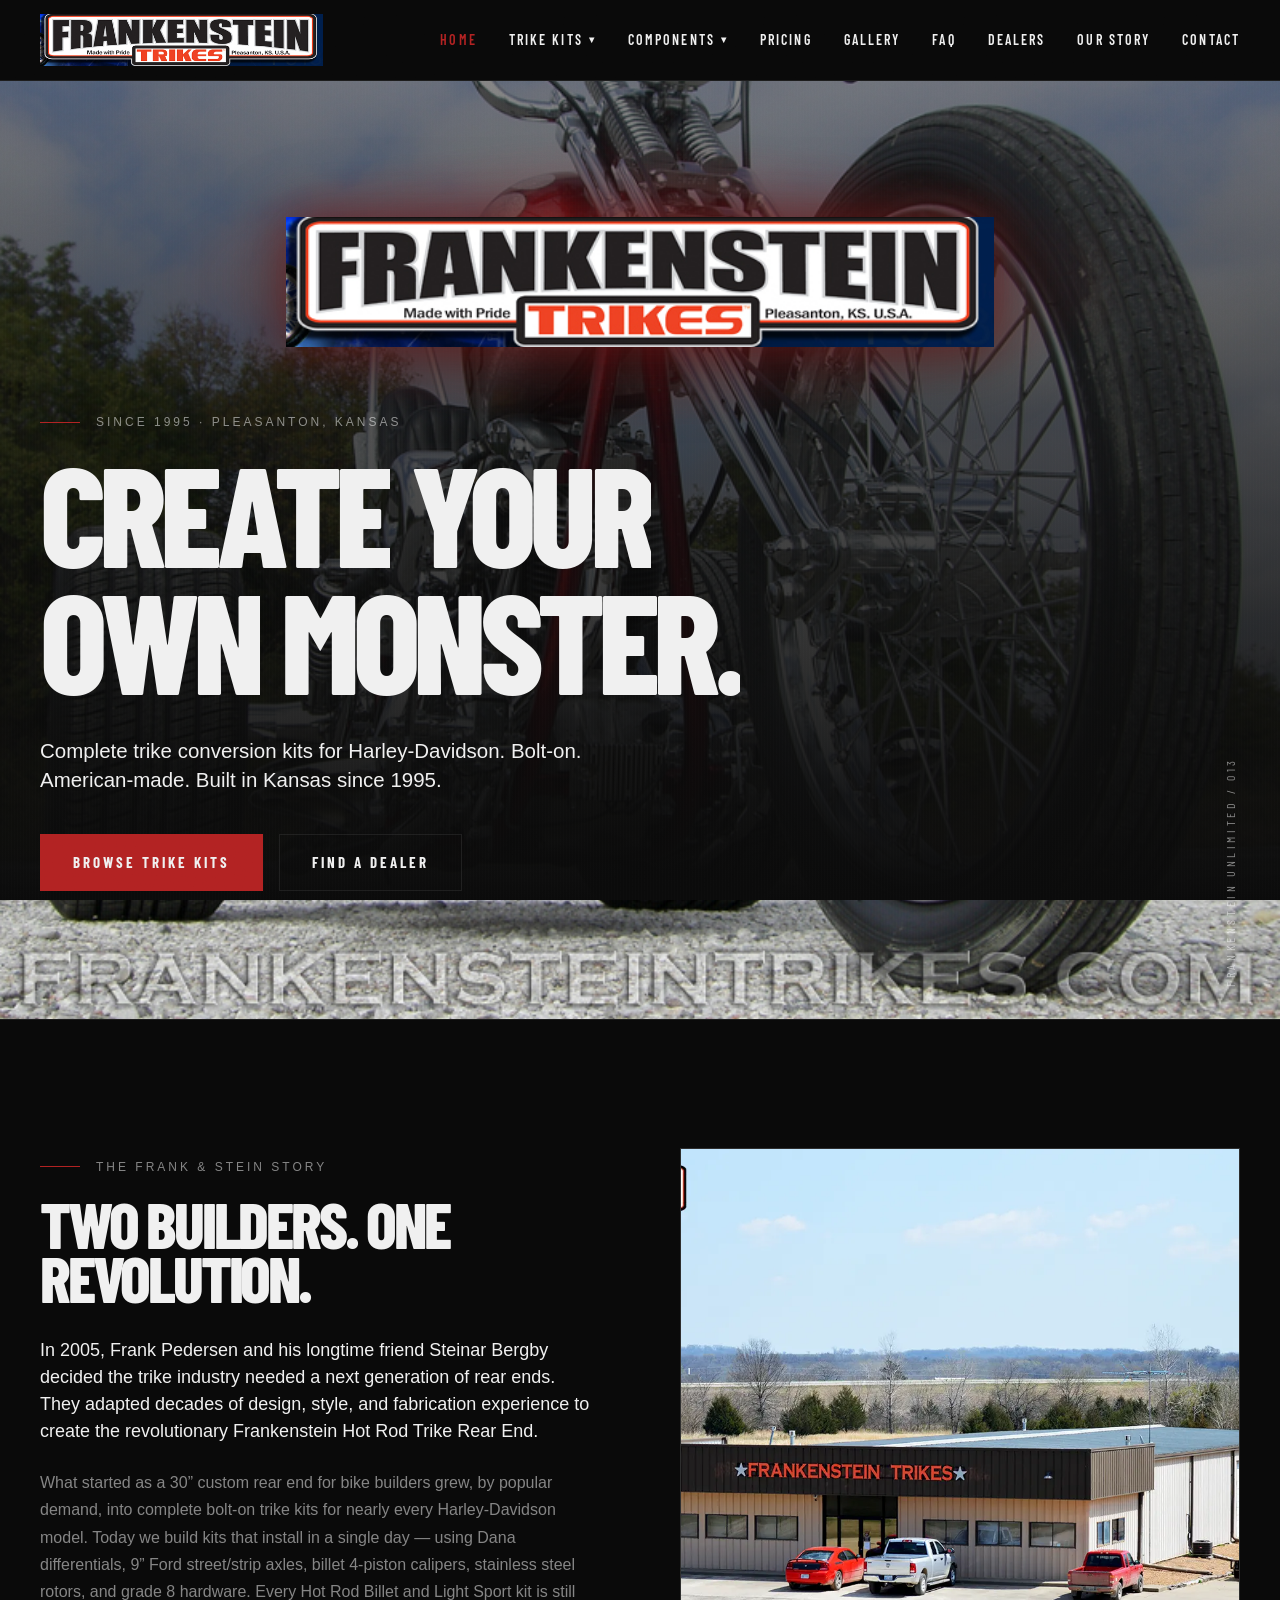
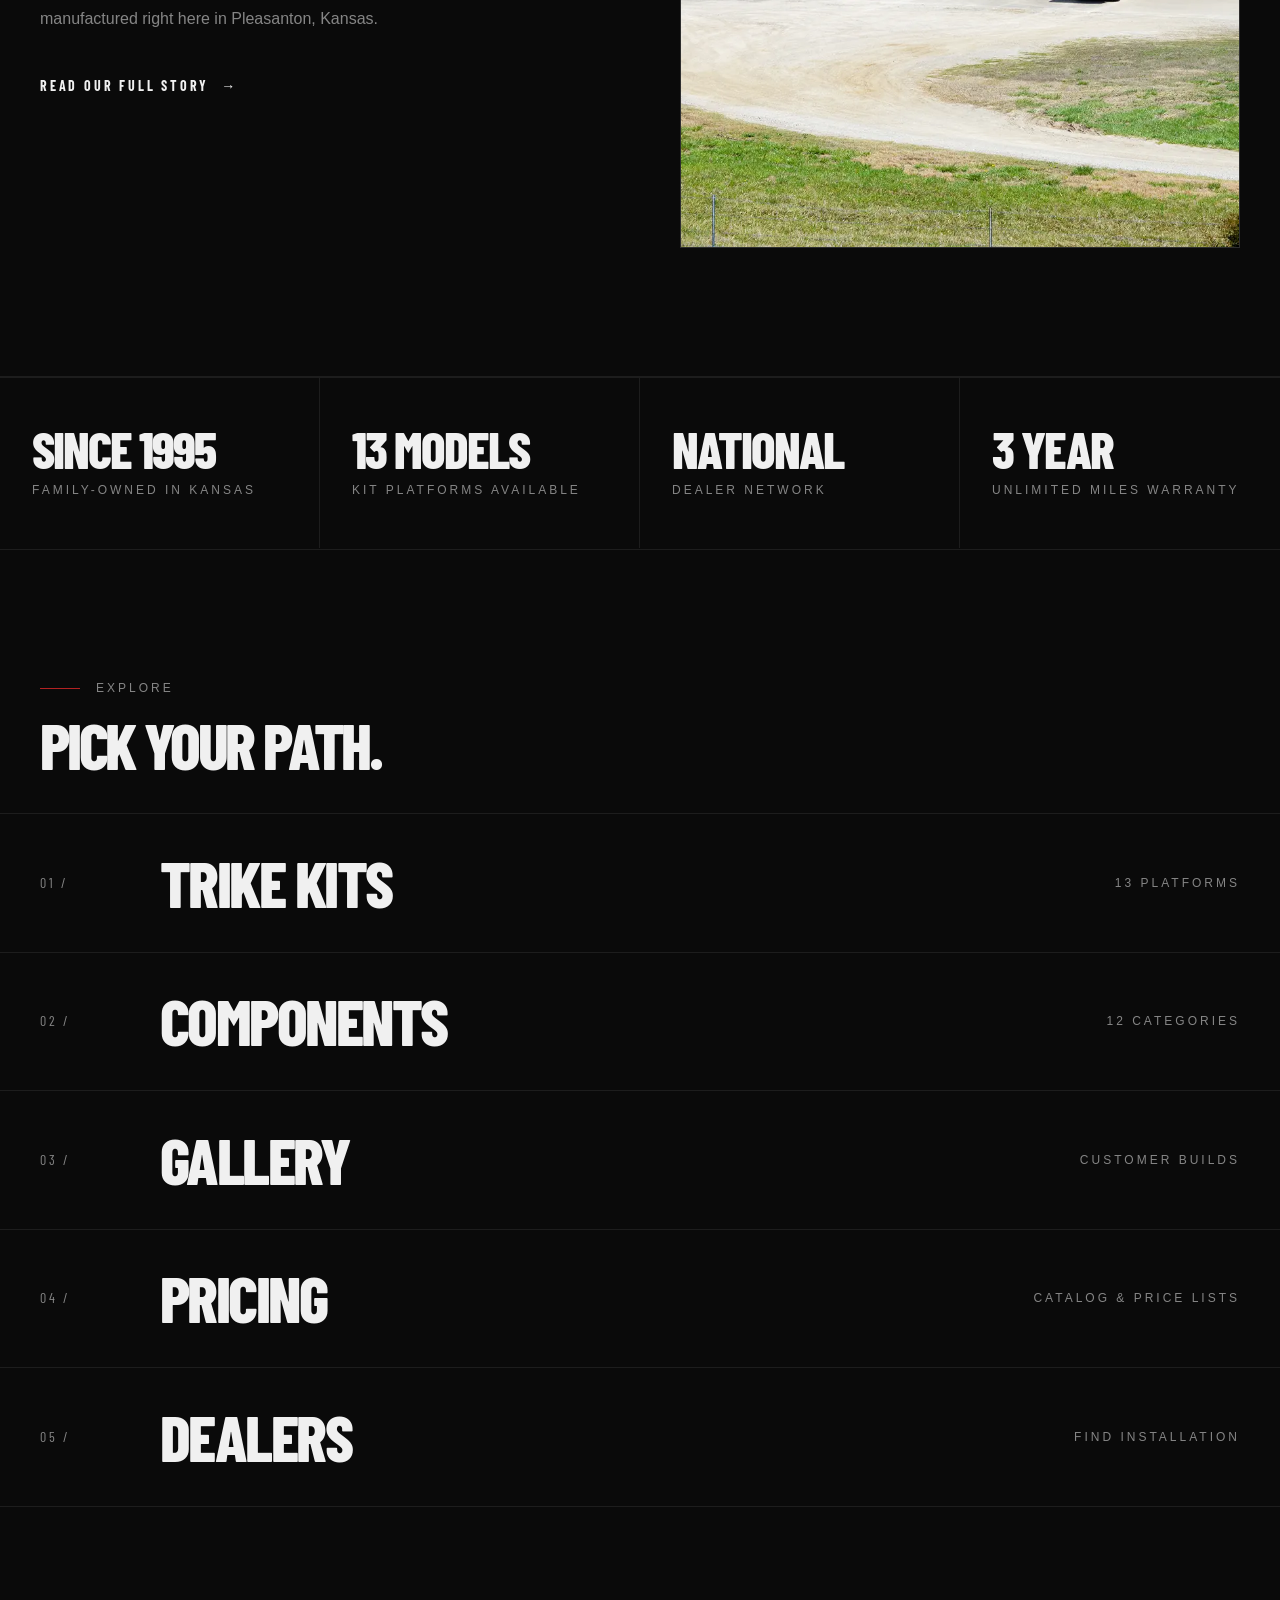
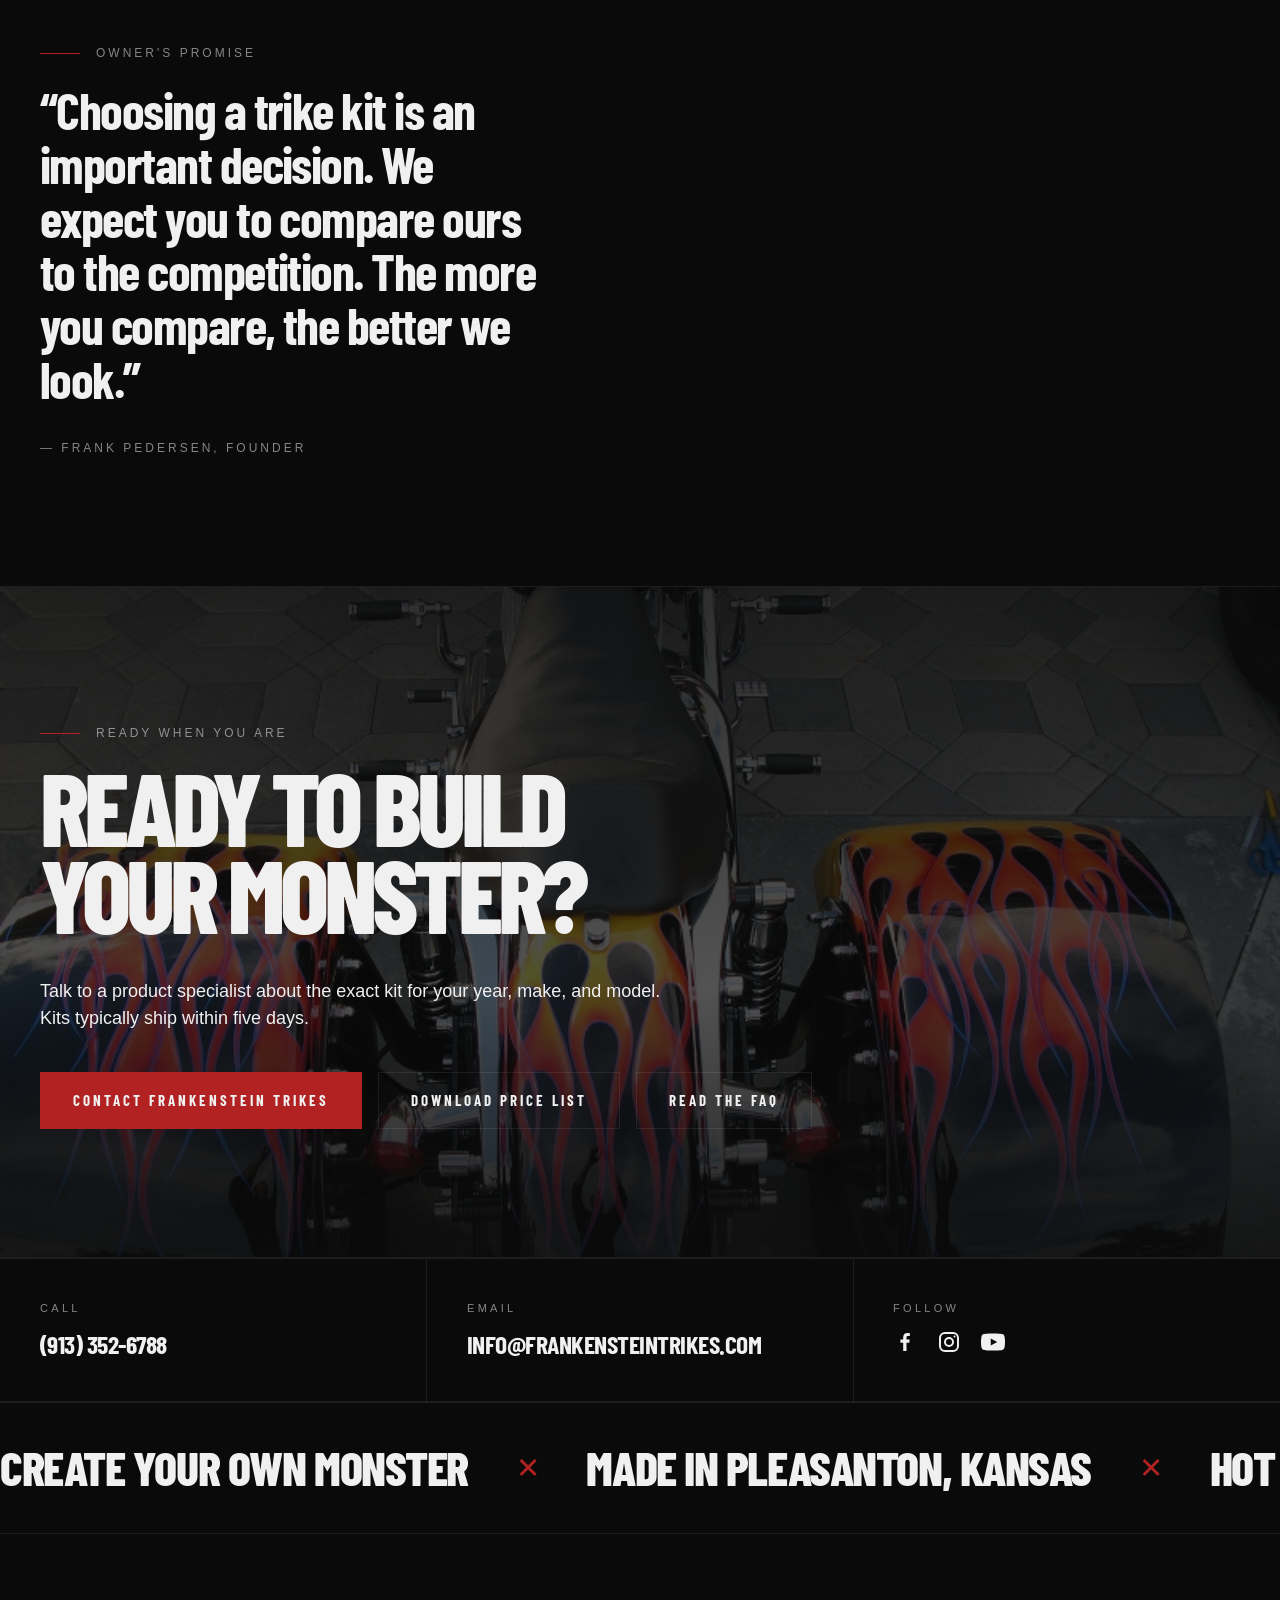
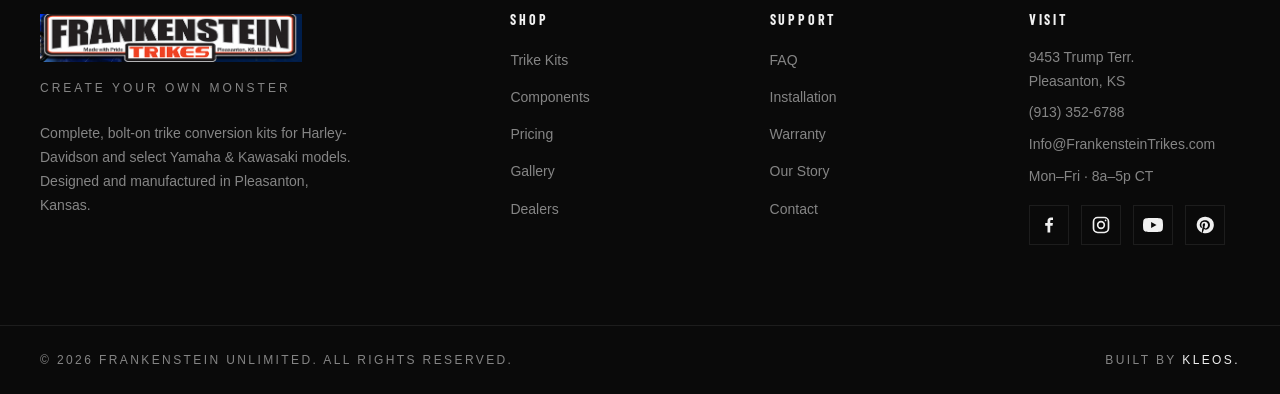
==== commit 1bde2b20: "Merge pull request #13 from MathrusseB/claude/fix-social-media-icons-aaYo3 Fix social icons, logo lo" ====
--- a/index.html
+++ b/index.html
@@ -18,7 +18,6 @@
     <nav class="nav" aria-label="Primary">
       <a href="index.html" class="nav__brand" aria-label="Frankenstein Trikes — Home">
         <img src="images/logo.png" alt="Frankenstein Trikes" class="nav__logo" />
-        <span class="nav__brand-text sr-only">Frankenstein Trikes</span>
       </a>
 
       <button class="nav__toggle" aria-label="Toggle menu" aria-expanded="false">
@@ -80,8 +79,8 @@
     <!-- =========================================================
          HERO
          ========================================================= -->
-    <section class="hero">
-      <div class="hero__media hero__media--photo" aria-hidden="true" style="--hero-image: url('images/red-flames.jpg');"></div>
+    <section class="hero hero--has-image">
+      <div class="hero__media hero__media--image" aria-hidden="true"></div>
       <div class="container hero__inner">
         <div class="hero__logo-wrap" aria-hidden="true">
           <img src="images/logo.png" alt="" class="hero__logo" />
@@ -128,8 +127,8 @@
             </div>
           </div>
 
-          <div class="two-col__media two-col__media--photo reveal" aria-label="Frankenstein Trikes shop photo">
-            <img src="images/buidling.webp" alt="The Frankenstein Trikes shop and headquarters in Pleasanton, Kansas" />
+          <div class="two-col__media two-col__media--filled reveal" aria-label="Frankenstein Trikes shop in Pleasanton, Kansas">
+            <img src="images/building.webp" alt="Frankenstein Trikes shop in Pleasanton, Kansas" class="two-col__media-img" />
           </div>
         </div>
       </div>
@@ -215,7 +214,8 @@
     <!-- =========================================================
          CTA BAND
          ========================================================= -->
-    <section class="cta-band cta-band--photo" style="--cta-image: url('images/orange-flames.jpg');">
+    <section class="cta-band cta-band--image">
+      <div class="cta-band__media" aria-hidden="true"></div>
       <div class="container">
         <span class="eyebrow reveal">Ready When You Are</span>
         <h2 class="cta-band__title reveal">Ready to Build<br/>Your Monster?</h2>
@@ -245,16 +245,10 @@
       </div>
       <div class="contact-strip__item">
         <div class="contact-strip__label">Follow</div>
-        <div class="contact-strip__social" aria-label="Social">
-          <a href="https://www.facebook.com/FrankensteinTrikes/" aria-label="Facebook">
-            <svg viewBox="0 0 24 24" aria-hidden="true"><path d="M13.5 21.95V13.5h2.86l.43-3.32H13.5V8.06c0-.96.27-1.62 1.65-1.62h1.77V3.47c-.31-.04-1.36-.13-2.58-.13-2.56 0-4.31 1.56-4.31 4.43v2.47H7.16v3.32h2.87v8.45h3.47z"/></svg>
-          </a>
-          <a href="https://www.instagram.com/frankensteintrikes" aria-label="Instagram">
-            <svg viewBox="0 0 24 24" aria-hidden="true"><path d="M12 2.16c3.2 0 3.58.01 4.85.07 1.17.05 1.8.25 2.23.41.56.22.96.48 1.38.9.42.42.68.82.9 1.38.16.42.36 1.06.41 2.23.06 1.27.07 1.64.07 4.85s-.01 3.58-.07 4.85c-.05 1.17-.25 1.8-.41 2.23-.22.56-.48.96-.9 1.38-.42.42-.82.68-1.38.9-.42.16-1.06.36-2.23.41-1.27.06-1.64.07-4.85.07s-3.58-.01-4.85-.07c-1.17-.05-1.8-.25-2.23-.41-.56-.22-.96-.48-1.38-.9-.42-.42-.68-.82-.9-1.38-.16-.42-.36-1.06-.41-2.23C2.17 15.58 2.16 15.2 2.16 12s.01-3.58.07-4.85c.05-1.17.25-1.8.41-2.23.22-.56.48-.96.9-1.38.42-.42.82-.68 1.38-.9.42-.16 1.06-.36 2.23-.41C8.42 2.17 8.8 2.16 12 2.16zM12 0C8.74 0 8.33.01 7.05.07 5.78.13 4.9.33 4.14.63c-.8.3-1.47.72-2.14 1.38C1.34 2.68.92 3.35.63 4.14.33 4.9.13 5.78.07 7.05.01 8.33 0 8.74 0 12s.01 3.67.07 4.95c.06 1.27.26 2.15.56 2.91.3.8.72 1.47 1.38 2.14.67.67 1.34 1.08 2.14 1.38.76.3 1.64.5 2.91.56C8.33 23.99 8.74 24 12 24s3.67-.01 4.95-.07c1.27-.06 2.15-.26 2.91-.56.8-.3 1.47-.72 2.14-1.38.67-.67 1.08-1.34 1.38-2.14.3-.76.5-1.64.56-2.91.06-1.28.07-1.69.07-4.95s-.01-3.67-.07-4.95c-.06-1.27-.26-2.15-.56-2.91-.3-.8-.72-1.47-1.38-2.14C21.32 1.34 20.65.92 19.86.63c-.76-.3-1.64-.5-2.91-.56C15.67.01 15.26 0 12 0zm0 5.84A6.16 6.16 0 1 0 12 18.16 6.16 6.16 0 0 0 12 5.84zm0 10.16A4 4 0 1 1 12 8a4 4 0 0 1 0 8zm6.41-11.85a1.44 1.44 0 1 0 0 2.88 1.44 1.44 0 0 0 0-2.88z"/></svg>
-          </a>
-          <a href="https://www.youtube.com/@frankensteintrikesusa" aria-label="YouTube">
-            <svg viewBox="0 0 24 24" aria-hidden="true"><path d="M23.5 6.2a3 3 0 0 0-2.12-2.12C19.5 3.56 12 3.56 12 3.56s-7.5 0-9.38.52A3 3 0 0 0 .5 6.2C0 8.08 0 12 0 12s0 3.92.5 5.8a3 3 0 0 0 2.12 2.12c1.88.52 9.38.52 9.38.52s7.5 0 9.38-.52a3 3 0 0 0 2.12-2.12C24 15.92 24 12 24 12s0-3.92-.5-5.8zM9.6 15.6V8.4l6.24 3.6L9.6 15.6z"/></svg>
-          </a>
+        <div class="contact-strip__value" style="display:flex; gap: 20px;">
+          <a href="https://www.facebook.com/FrankensteinTrikes/" aria-label="Facebook"><svg xmlns="http://www.w3.org/2000/svg" width="24" height="24" viewBox="0 0 24 24" fill="currentColor" aria-hidden="true"><path d="M13.5 21v-8.25h2.77l.43-3.23H13.5V7.47c0-.93.26-1.57 1.6-1.57h1.7V3.01c-.29-.04-1.3-.13-2.47-.13-2.44 0-4.12 1.49-4.12 4.22v2.42H7.42v3.23h2.79V21h3.29z"/></svg></a>
+          <a href="https://www.instagram.com/frankensteintrikes" aria-label="Instagram"><svg xmlns="http://www.w3.org/2000/svg" width="24" height="24" viewBox="0 0 24 24" fill="none" stroke="currentColor" stroke-width="2" stroke-linecap="round" stroke-linejoin="round" aria-hidden="true"><rect x="3" y="3" width="18" height="18" rx="5"/><circle cx="12" cy="12" r="4"/><circle cx="17.5" cy="6.5" r="1" fill="currentColor" stroke="none"/></svg></a>
+          <a href="https://www.youtube.com/@frankensteintrikesusa" aria-label="YouTube"><svg xmlns="http://www.w3.org/2000/svg" width="24" height="24" viewBox="0 0 24 24" fill="currentColor" aria-hidden="true"><path d="M23.5 6.2a3 3 0 0 0-2.1-2.1C19.5 3.5 12 3.5 12 3.5s-7.5 0-9.4.6A3 3 0 0 0 .5 6.2 31.3 31.3 0 0 0 0 12a31.3 31.3 0 0 0 .5 5.8 3 3 0 0 0 2.1 2.1c1.9.6 9.4.6 9.4.6s7.5 0 9.4-.6a3 3 0 0 0 2.1-2.1A31.3 31.3 0 0 0 24 12a31.3 31.3 0 0 0-.5-5.8zM9.75 15.5v-7l6.5 3.5-6.5 3.5z"/></svg></a>
         </div>
       </div>
     </section>
@@ -282,7 +276,6 @@
       <div>
         <div class="footer__brand">
           <img src="images/logo.png" alt="Frankenstein Trikes" class="footer__logo" />
-          <span class="footer__brand-text sr-only">Frankenstein Trikes</span>
         </div>
         <p class="footer__tag">Create Your Own Monster</p>
         <p class="text-secondary" style="margin-top: 24px; font-size: 14px; max-width: 40ch;">
@@ -321,10 +314,10 @@
         <p>Mon–Fri · 8a–5p CT</p>
 
         <div class="footer__social" aria-label="Social">
-          <a href="https://www.facebook.com/FrankensteinTrikes/" aria-label="Facebook"><svg viewBox="0 0 24 24" aria-hidden="true"><path d="M13.5 21.95V13.5h2.86l.43-3.32H13.5V8.06c0-.96.27-1.62 1.65-1.62h1.77V3.47c-.31-.04-1.36-.13-2.58-.13-2.56 0-4.31 1.56-4.31 4.43v2.47H7.16v3.32h2.87v8.45h3.47z"/></svg></a>
-          <a href="https://www.instagram.com/frankensteintrikes" aria-label="Instagram"><svg viewBox="0 0 24 24" aria-hidden="true"><path d="M12 2.16c3.2 0 3.58.01 4.85.07 1.17.05 1.8.25 2.23.41.56.22.96.48 1.38.9.42.42.68.82.9 1.38.16.42.36 1.06.41 2.23.06 1.27.07 1.64.07 4.85s-.01 3.58-.07 4.85c-.05 1.17-.25 1.8-.41 2.23-.22.56-.48.96-.9 1.38-.42.42-.82.68-1.38.9-.42.16-1.06.36-2.23.41-1.27.06-1.64.07-4.85.07s-3.58-.01-4.85-.07c-1.17-.05-1.8-.25-2.23-.41-.56-.22-.96-.48-1.38-.9-.42-.42-.68-.82-.9-1.38-.16-.42-.36-1.06-.41-2.23C2.17 15.58 2.16 15.2 2.16 12s.01-3.58.07-4.85c.05-1.17.25-1.8.41-2.23.22-.56.48-.96.9-1.38.42-.42.82-.68 1.38-.9.42-.16 1.06-.36 2.23-.41C8.42 2.17 8.8 2.16 12 2.16zM12 0C8.74 0 8.33.01 7.05.07 5.78.13 4.9.33 4.14.63c-.8.3-1.47.72-2.14 1.38C1.34 2.68.92 3.35.63 4.14.33 4.9.13 5.78.07 7.05.01 8.33 0 8.74 0 12s.01 3.67.07 4.95c.06 1.27.26 2.15.56 2.91.3.8.72 1.47 1.38 2.14.67.67 1.34 1.08 2.14 1.38.76.3 1.64.5 2.91.56C8.33 23.99 8.74 24 12 24s3.67-.01 4.95-.07c1.27-.06 2.15-.26 2.91-.56.8-.3 1.47-.72 2.14-1.38.67-.67 1.08-1.34 1.38-2.14.3-.76.5-1.64.56-2.91.06-1.28.07-1.69.07-4.95s-.01-3.67-.07-4.95c-.06-1.27-.26-2.15-.56-2.91-.3-.8-.72-1.47-1.38-2.14C21.32 1.34 20.65.92 19.86.63c-.76-.3-1.64-.5-2.91-.56C15.67.01 15.26 0 12 0zm0 5.84A6.16 6.16 0 1 0 12 18.16 6.16 6.16 0 0 0 12 5.84zm0 10.16A4 4 0 1 1 12 8a4 4 0 0 1 0 8zm6.41-11.85a1.44 1.44 0 1 0 0 2.88 1.44 1.44 0 0 0 0-2.88z"/></svg></a>
-          <a href="https://www.youtube.com/@frankensteintrikesusa" aria-label="YouTube"><svg viewBox="0 0 24 24" aria-hidden="true"><path d="M23.5 6.2a3 3 0 0 0-2.12-2.12C19.5 3.56 12 3.56 12 3.56s-7.5 0-9.38.52A3 3 0 0 0 .5 6.2C0 8.08 0 12 0 12s0 3.92.5 5.8a3 3 0 0 0 2.12 2.12c1.88.52 9.38.52 9.38.52s7.5 0 9.38-.52a3 3 0 0 0 2.12-2.12C24 15.92 24 12 24 12s0-3.92-.5-5.8zM9.6 15.6V8.4l6.24 3.6L9.6 15.6z"/></svg></a>
-          <a href="https://www.pinterest.com/frankensteintrikes/" aria-label="Pinterest"><svg viewBox="0 0 24 24" aria-hidden="true"><path d="M12 0C5.37 0 0 5.37 0 12c0 5.08 3.16 9.41 7.62 11.16-.1-.95-.2-2.4.04-3.44.22-.94 1.4-5.96 1.4-5.96s-.36-.72-.36-1.78c0-1.67.97-2.92 2.17-2.92 1.02 0 1.52.77 1.52 1.69 0 1.03-.66 2.57-1 4-.28 1.2.6 2.17 1.78 2.17 2.14 0 3.78-2.25 3.78-5.5 0-2.88-2.07-4.89-5.02-4.89-3.42 0-5.43 2.56-5.43 5.21 0 1.03.4 2.14.89 2.74.1.12.11.22.08.34-.09.38-.3 1.2-.34 1.37-.05.22-.18.27-.41.16-1.52-.71-2.47-2.93-2.47-4.71 0-3.84 2.79-7.36 8.03-7.36 4.22 0 7.49 3 7.49 7.02 0 4.19-2.64 7.56-6.31 7.56-1.23 0-2.39-.64-2.79-1.4l-.76 2.89c-.27 1.05-1.01 2.37-1.51 3.17C9.6 23.81 10.78 24 12 24c6.63 0 12-5.37 12-12S18.63 0 12 0z"/></svg></a>
+          <a href="https://www.facebook.com/FrankensteinTrikes/" aria-label="Facebook"><svg xmlns="http://www.w3.org/2000/svg" width="24" height="24" viewBox="0 0 24 24" fill="currentColor" aria-hidden="true"><path d="M13.5 21v-8.25h2.77l.43-3.23H13.5V7.47c0-.93.26-1.57 1.6-1.57h1.7V3.01c-.29-.04-1.3-.13-2.47-.13-2.44 0-4.12 1.49-4.12 4.22v2.42H7.42v3.23h2.79V21h3.29z"/></svg></a>
+          <a href="https://www.instagram.com/frankensteintrikes" aria-label="Instagram"><svg xmlns="http://www.w3.org/2000/svg" width="24" height="24" viewBox="0 0 24 24" fill="none" stroke="currentColor" stroke-width="2" stroke-linecap="round" stroke-linejoin="round" aria-hidden="true"><rect x="3" y="3" width="18" height="18" rx="5"/><circle cx="12" cy="12" r="4"/><circle cx="17.5" cy="6.5" r="1" fill="currentColor" stroke="none"/></svg></a>
+          <a href="https://www.youtube.com/@frankensteintrikesusa" aria-label="YouTube"><svg xmlns="http://www.w3.org/2000/svg" width="24" height="24" viewBox="0 0 24 24" fill="currentColor" aria-hidden="true"><path d="M23.5 6.2a3 3 0 0 0-2.1-2.1C19.5 3.5 12 3.5 12 3.5s-7.5 0-9.4.6A3 3 0 0 0 .5 6.2 31.3 31.3 0 0 0 0 12a31.3 31.3 0 0 0 .5 5.8 3 3 0 0 0 2.1 2.1c1.9.6 9.4.6 9.4.6s7.5 0 9.4-.6a3 3 0 0 0 2.1-2.1A31.3 31.3 0 0 0 24 12a31.3 31.3 0 0 0-.5-5.8zM9.75 15.5v-7l6.5 3.5-6.5 3.5z"/></svg></a>
+          <a href="https://www.pinterest.com/frankensteintrikes/" aria-label="Pinterest"><svg xmlns="http://www.w3.org/2000/svg" width="24" height="24" viewBox="0 0 24 24" fill="currentColor" aria-hidden="true"><path d="M12 2a10 10 0 0 0-3.64 19.3c-.08-.78-.15-1.97.03-2.81.17-.76 1.1-4.85 1.1-4.85s-.28-.56-.28-1.4c0-1.3.76-2.28 1.7-2.28.8 0 1.19.6 1.19 1.32 0 .8-.51 2-.78 3.1-.22.93.47 1.68 1.38 1.68 1.65 0 2.92-1.74 2.92-4.26 0-2.23-1.6-3.78-3.88-3.78a4.03 4.03 0 0 0-4.2 4.03c0 .8.31 1.66.69 2.12.08.1.09.18.06.28l-.27 1.08c-.04.17-.14.21-.32.12-1.2-.55-1.94-2.3-1.94-3.7 0-3.01 2.18-5.78 6.3-5.78 3.31 0 5.87 2.36 5.87 5.5 0 3.29-2.07 5.94-4.95 5.94-.97 0-1.88-.5-2.19-1.1l-.6 2.27c-.22.83-.8 1.88-1.2 2.52A10 10 0 1 0 12 2z"/></svg></a>
         </div>
       </div>
     </div>
--- a/css/styles.css
+++ b/css/styles.css
@@ -519,10 +519,10 @@
     #0A0A0A;
 }
 
-.hero__media--photo {
+.hero__media--image {
   background:
-    linear-gradient(180deg, rgba(10,10,10,0.45) 0%, rgba(10,10,10,0.7) 55%, rgba(10,10,10,0.95) 100%),
-    var(--hero-image) center/cover no-repeat,
+    linear-gradient(180deg, rgba(10,10,10,0.45) 0%, rgba(10,10,10,0.75) 55%, rgba(10,10,10,1) 100%),
+    url('../images/red-flames.jpg') center/cover no-repeat,
     #0A0A0A;
 }
 
@@ -628,11 +628,9 @@
   color: var(--text-secondary);
 }
 
-.two-col__media--photo::after { content: none; }
-
-.two-col__media img {
-  position: absolute;
-  inset: 0;
+.two-col__media--filled::after { content: none; }
+
+.two-col__media-img {
   width: 100%;
   height: 100%;
   object-fit: cover;
@@ -775,12 +773,19 @@
   background: var(--bg);
 }
 
-.cta-band--photo {
+.cta-band--image {
   position: relative;
+  isolation: isolate;
+  overflow: hidden;
+}
+
+.cta-band--image .cta-band__media {
+  position: absolute;
+  inset: 0;
+  z-index: -1;
   background:
-    linear-gradient(rgba(10,10,10,0.78), rgba(10,10,10,0.88)),
-    var(--cta-image) center/cover no-repeat,
-    #0A0A0A;
+    linear-gradient(180deg, rgba(10,10,10,0.85) 0%, rgba(10,10,10,0.7) 60%, rgba(10,10,10,0.9) 100%),
+    url('../images/orange-flames.jpg') center/cover no-repeat;
 }
 
 .cta-band__title {
@@ -823,6 +828,17 @@
   line-height: 1.1;
 }
 
+.contact-strip__value a svg {
+  width: 24px;
+  height: 24px;
+  display: block;
+  color: var(--text);
+}
+
+.contact-strip__value a:hover svg {
+  color: var(--accent);
+}
+
 @media (max-width: 900px) {
   .contact-strip { grid-template-columns: 1fr; }
   .contact-strip__item {
@@ -980,42 +996,17 @@
   transition: all 0.25s var(--ease);
 }
 
-.footer__social a svg,
-.info-block__social a svg,
-.contact-strip__social a svg {
-  width: 18px;
-  height: 18px;
-  fill: currentColor;
-  display: block;
-}
-
 .footer__social a:hover {
   background: var(--accent);
   border-color: var(--accent);
   color: var(--text);
 }
 
-.contact-strip__social {
-  display: flex;
-  gap: 14px;
-  align-items: center;
-}
-
-.contact-strip__social a {
-  width: 36px;
-  height: 36px;
-  display: inline-flex;
-  align-items: center;
-  justify-content: center;
-  border: 1px solid var(--border);
-  color: var(--text);
-  transition: all 0.25s var(--ease);
-}
-
-.contact-strip__social a:hover {
-  background: var(--accent);
-  border-color: var(--accent);
-  color: var(--text);
+.footer__social a svg,
+.info-block__social a svg {
+  width: 20px;
+  height: 20px;
+  display: block;
 }
 
 .footer__bottom {
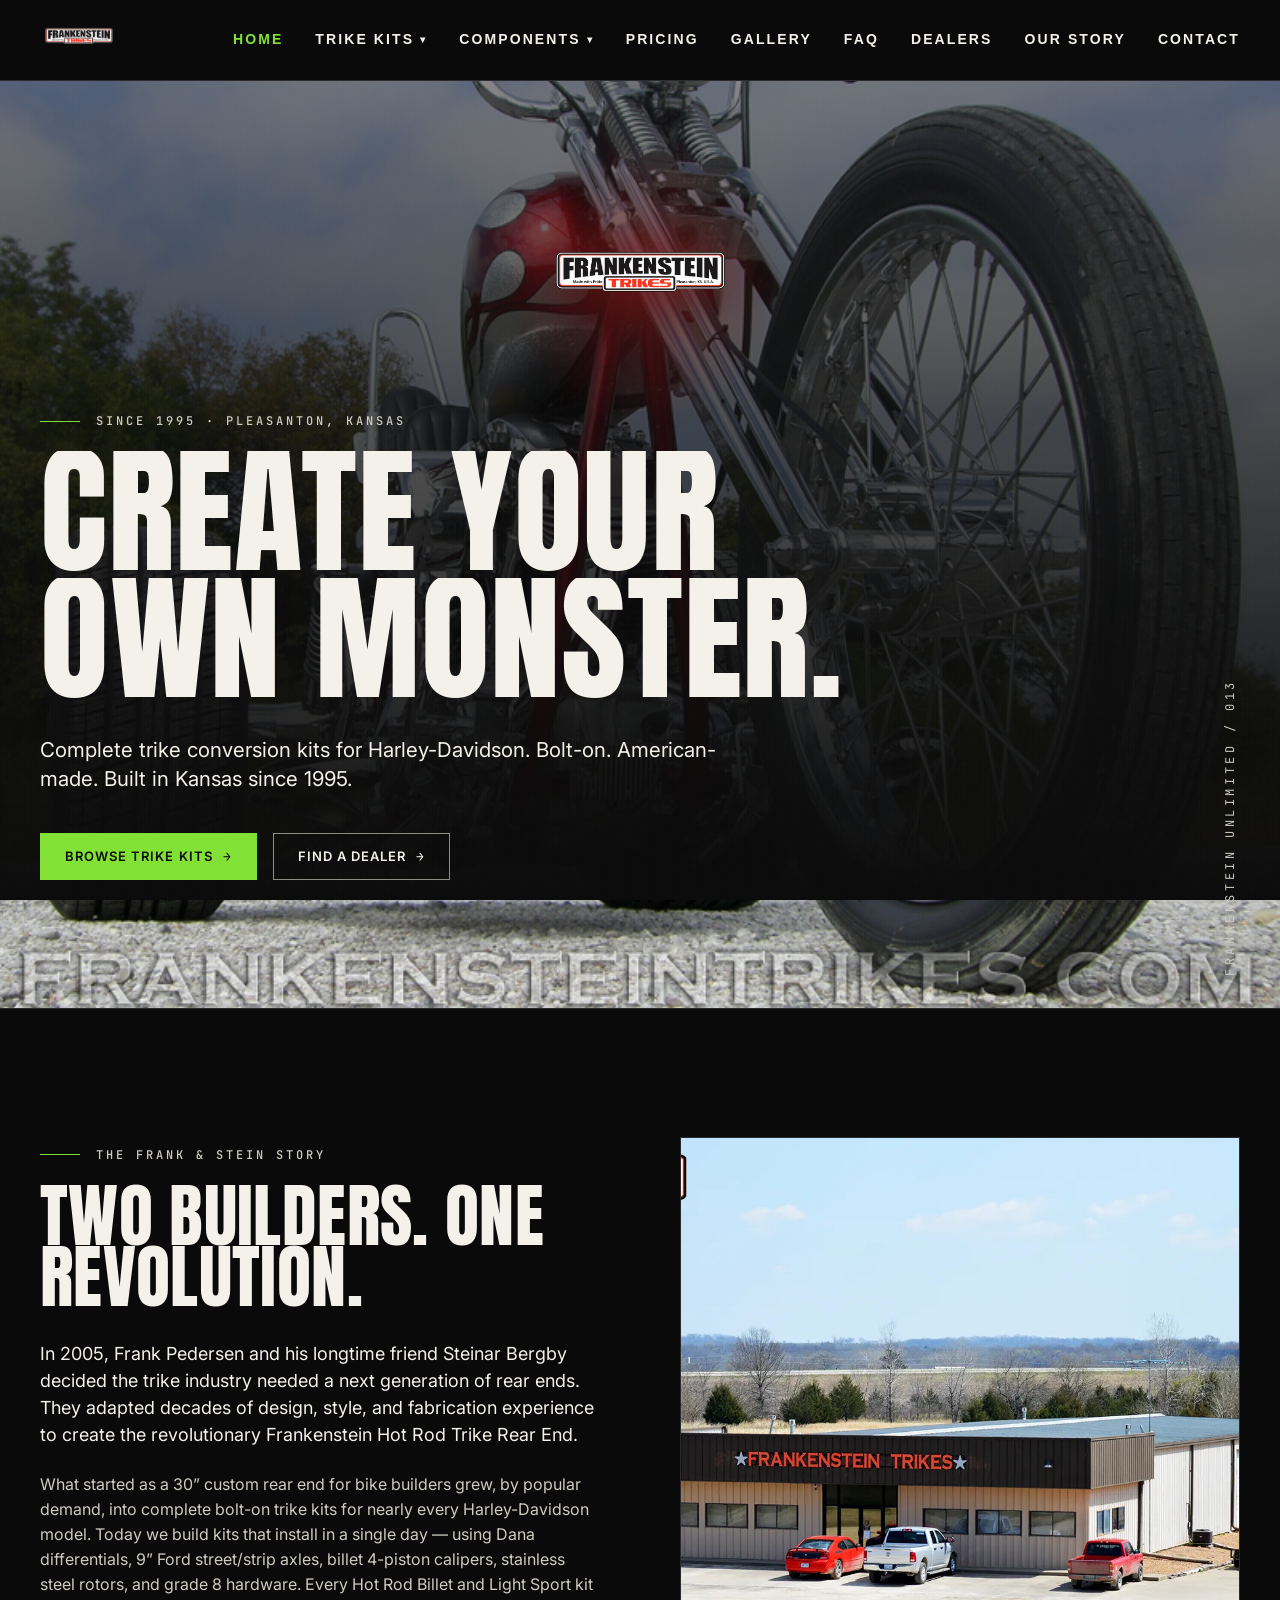
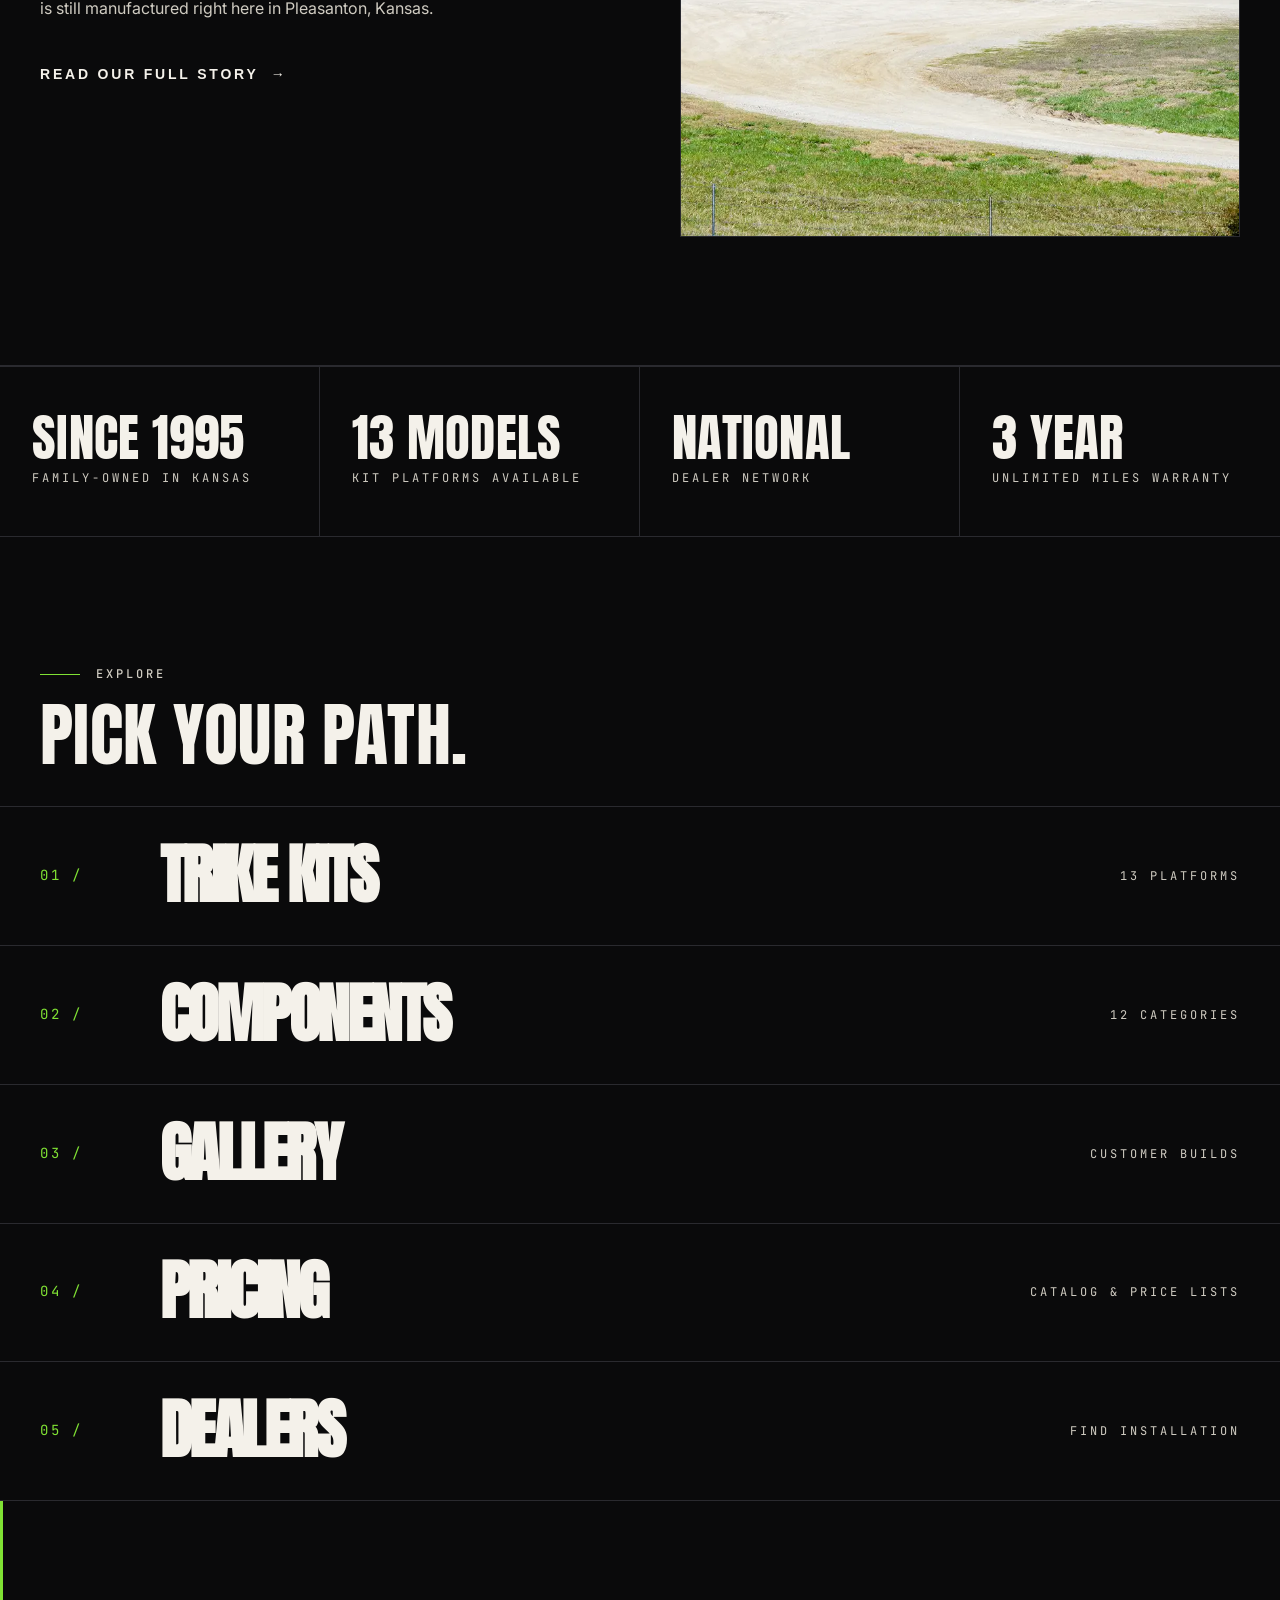
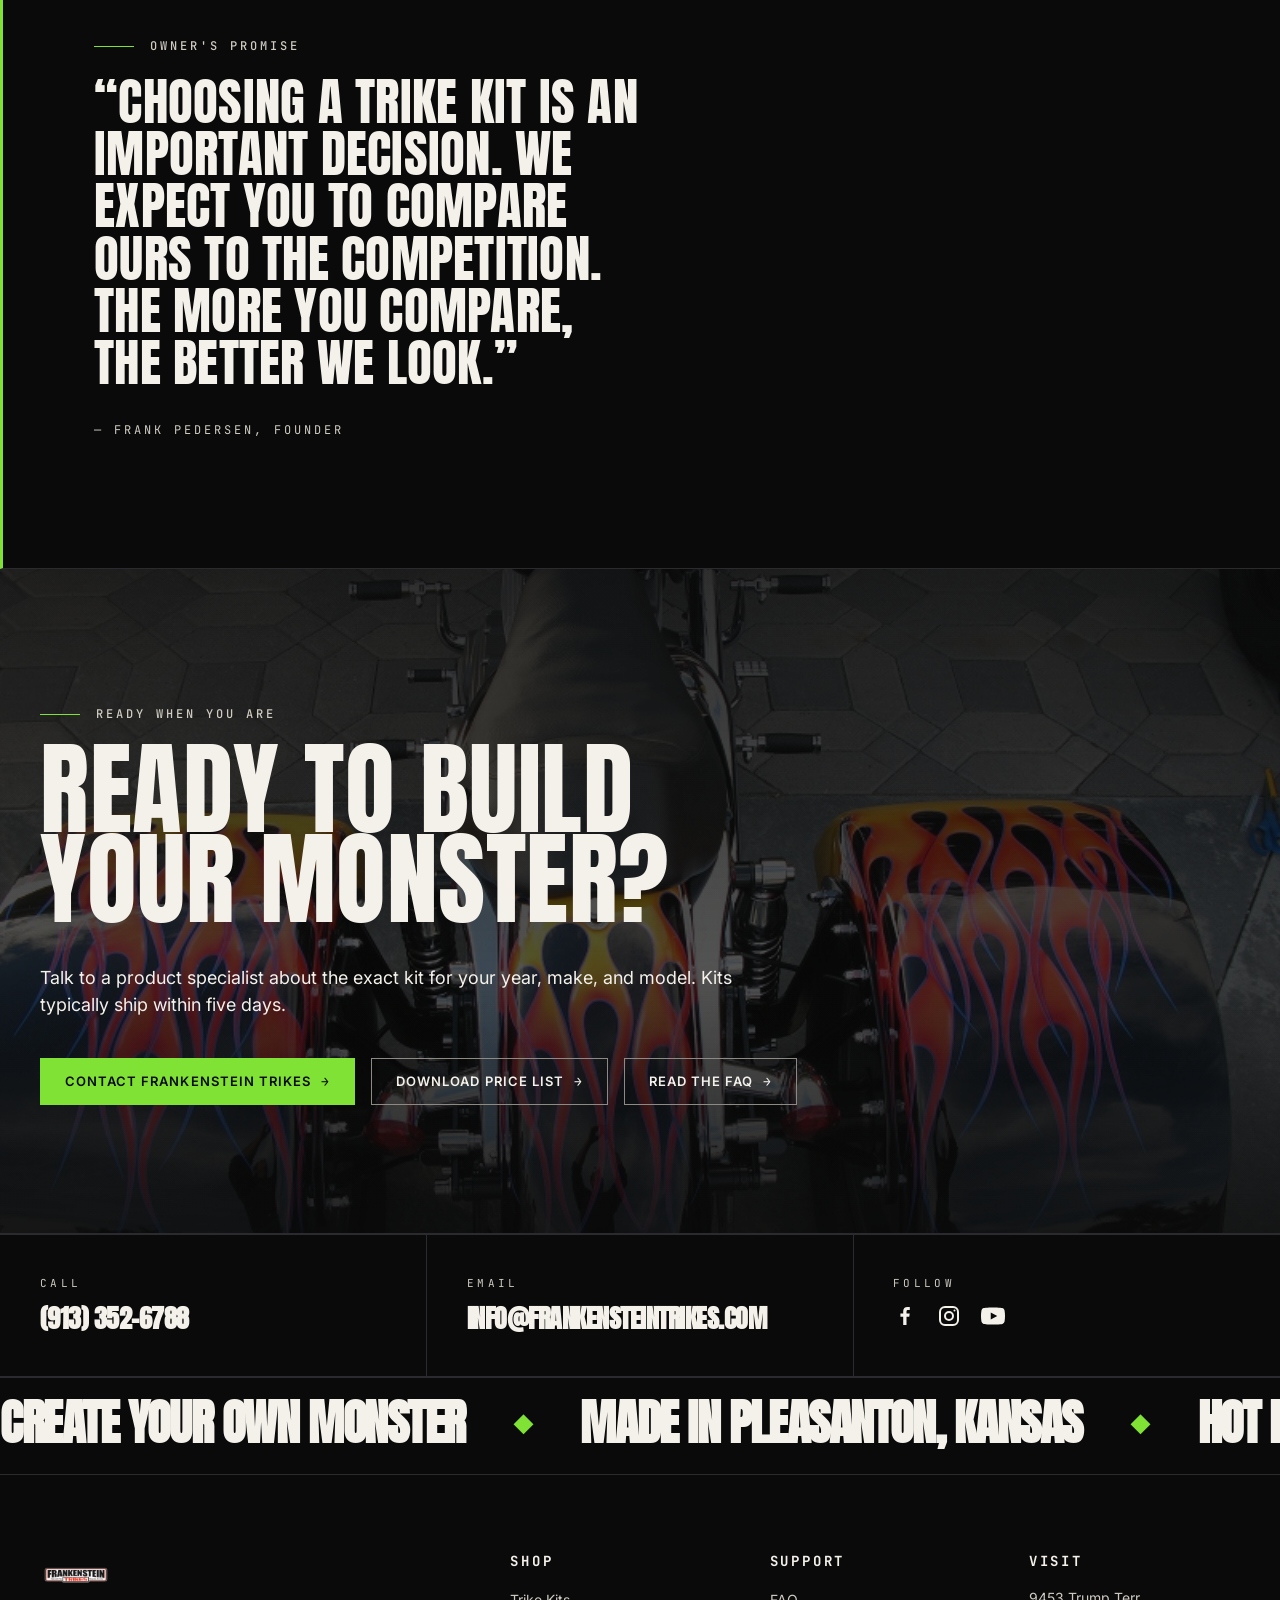
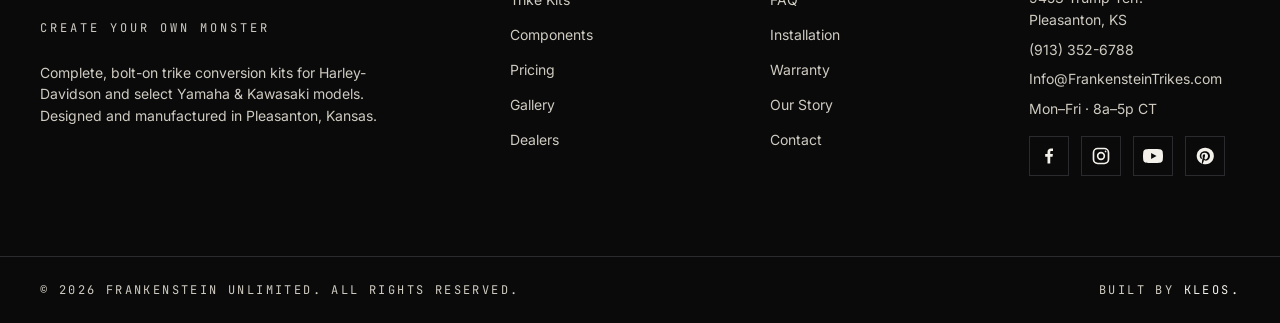
==== commit 0663d2ad: "fix: rename logo.png → logo-new.png repo-wide" ====
--- a/index.html
+++ b/index.html
@@ -17,7 +17,7 @@
   <header class="site-header">
     <nav class="nav" aria-label="Primary">
       <a href="index.html" class="nav__brand" aria-label="Frankenstein Trikes — Home">
-        <img src="images/logo.png" alt="Frankenstein Trikes" class="nav__logo" />
+        <img src="images/logo-new.png" alt="Frankenstein Trikes" class="nav__logo" />
       </a>
 
       <button class="nav__toggle" aria-label="Toggle menu" aria-expanded="false">
@@ -83,7 +83,7 @@
       <div class="hero__media hero__media--image" aria-hidden="true"></div>
       <div class="container hero__inner">
         <div class="hero__logo-wrap" aria-hidden="true">
-          <img src="images/logo.png" alt="" class="hero__logo" />
+          <img src="images/logo-new.png" alt="" class="hero__logo" />
         </div>
         <span class="eyebrow reveal">Since 1995 · Pleasanton, Kansas</span>
         <h1 class="hero__headline reveal">Create Your<br/>Own Monster.</h1>
@@ -275,7 +275,7 @@
     <div class="footer__main">
       <div>
         <div class="footer__brand">
-          <img src="images/logo.png" alt="Frankenstein Trikes" class="footer__logo" />
+          <img src="images/logo-new.png" alt="Frankenstein Trikes" class="footer__logo" />
         </div>
         <p class="footer__tag">Create Your Own Monster</p>
         <p class="text-secondary" style="margin-top: 24px; font-size: 14px; max-width: 40ch;">
--- a/css/styles.css
+++ b/css/styles.css
@@ -1,10 +1,12 @@
+@import url('https://fonts.googleapis.com/css2?family=Anton&family=Inter:wght@300;400;500;600;700&family=JetBrains+Mono:wght@400;500&display=swap');
+
 /* =========================================================
    FRANKENSTEIN TRIKES — GLOBAL STYLES
    Kleos Design Studio · Cold Build · April 2026
    ========================================================= */
-
-/* Fonts */
-@import url('https://fonts.googleapis.com/css2?family=Barlow+Condensed:wght@400;600;700;800;900&display=swap');
+/* Edited against design/CLAUDE.md v1 — 2026-04-17 */
+/* Task 02 — type system — 2026-04-17 */
+/* Task 03 — component overrides — 2026-04-17 */
 
 /* =========================================================
    RESET / BASE
@@ -17,30 +19,194 @@
   padding: 0;
 }
 
+/* =========================================================
+   FRANKENSTEIN TRIKES — DESIGN TOKENS
+   Modern Muscle v1 — drop-in replacement for :root block
+   Edit against design/CLAUDE.md before changing values.
+   ========================================================= */
+
 :root {
-  --bg: #0A0A0A;
-  --surface: #1c1c1c;
-  --text: #F0F0F0;
-  --text-secondary: rgba(255, 255, 255, 0.5);
-  --accent: #B22222;
-  --gold: #D4A84B;
-  --border: rgba(255, 255, 255, 0.08);
+  /* -------- Surfaces (Ink) -------- */
+  --bg:           #0A0A0B;            /* Page background */
+  --surface:      #141416;            /* Panels, cards */
+  --surface-2:    #1E1E22;            /* Hover panels */
+  --border:       #2A2A2F;            /* Hairline rules */
+  --border-soft:  #1A1A1E;            /* Inner dividers */
+
+  /* -------- Foreground (Paper) -------- */
+  --text:           #F4F1EA;          /* Body text, headlines */
+  --text-secondary: #CFCBC1;          /* Paragraphs, muted copy */
+  --text-mute:      #8C8A82;          /* Monospace labels, metadata */
+
+  /* -------- Accent: Monster Green --------
+     One loud color. Use on ONE thing per view.
+     Primary CTAs, active nav state, key numbers. */
+  --accent:      oklch(82% 0.22 135);
+  --accent-dim:  oklch(62% 0.18 135); /* Hover */
+  --accent-deep: oklch(42% 0.14 138); /* Deep green text on paper */
+
+  /* Legacy alias — keep for old references; points to accent.
+     Remove once all .btn--primary etc confirmed restyled. */
+  /* --accent-legacy: #B22222; */
+
+  /* -------- Danger / Urgency --------
+     RESERVED: phone CTAs, stock warnings, form errors.
+     Never decorative. */
+  --danger:      oklch(62% 0.22 28);
+  --danger-deep: oklch(48% 0.20 28);
+
+  /* -------- Layout -------- */
   --max-width: 1440px;
   --gutter: 40px;
   --ease: cubic-bezier(0.22, 1, 0.36, 1);
-}
-
+
+  /* -------- Radii -------- */
+  --r-0: 0px;
+  --r-1: 2px;
+  --r-2: 4px;
+  /* Radii above 4px are forbidden. */
+
+  /* -------- Type families -------- */
+  --font-display: 'Anton', 'Oswald', Impact, 'Helvetica Neue', sans-serif;
+  --font-body:    'Inter', 'Helvetica Neue', Helvetica, Arial, sans-serif;
+  --font-mono:    'JetBrains Mono', ui-monospace, 'SF Mono', Menlo, monospace;
+}
+
+/* =========================================================
+   FRANKENSTEIN TRIKES — TYPOGRAPHY
+   Replaces the Barlow Condensed import + h1-h6 block.
+   ========================================================= */
+
+/* ---------- Base ---------- */
 html {
   background: var(--bg);
   color: var(--text);
-  font-family: 'Helvetica Neue', Helvetica, Arial, sans-serif;
+  font-family: var(--font-body);
   font-weight: 400;
-  line-height: 1.7;
+  line-height: 1.55;
   font-size: 16px;
   -webkit-font-smoothing: antialiased;
   -moz-osx-font-smoothing: grayscale;
   text-rendering: optimizeLegibility;
 }
+
+/* ---------- Display (h1–h6, .headline, kit titles) ---------- */
+h1, h2, h3, h4, h5, h6,
+.headline,
+.kit-card__title,
+.pricing-card__title,
+.gateway__title,
+.stats__value,
+.contact-strip__value,
+.cta-band__title,
+.hero__headline,
+.page-header__title,
+.kit-hero__title,
+.faq-group__heading,
+.dealer-group__heading,
+.marquee__item {
+  font-family: var(--font-display);
+  font-weight: 400;           /* Anton is naturally heavy */
+  text-transform: uppercase;
+  letter-spacing: 0.005em;    /* Anton needs positive tracking */
+  line-height: 0.88;
+  color: var(--text);
+}
+
+/* Size scale — tuned for Anton's metrics */
+h1, .h1             { font-size: clamp(3.5rem, 9vw, 8.5rem); }
+h2, .h2             { font-size: clamp(2.5rem, 5.5vw, 5rem); }
+h3, .h3             { font-size: clamp(1.75rem, 3vw, 3rem); }
+h4, .h4             { font-size: 1.5rem; }
+
+.hero__headline     { font-size: clamp(4rem, 12vw, 11rem); line-height: 0.82; }
+.page-header__title { font-size: clamp(3rem, 8vw, 7.5rem); }
+.kit-hero__title    { font-size: clamp(4rem, 11vw, 9rem); line-height: 0.82; }
+
+/* ---------- Body ---------- */
+p {
+  font-family: var(--font-body);
+  font-size: 16px;
+  line-height: 1.55;
+  color: var(--text);
+  margin-bottom: 1em;
+}
+p:last-child { margin-bottom: 0; }
+
+.lede {
+  font-size: clamp(1.125rem, 1.4vw, 1.375rem);
+  line-height: 1.5;
+  color: var(--text);
+  max-width: 65ch;
+}
+
+.text-secondary { color: var(--text-secondary); }
+
+/* ---------- Monospace: labels, eyebrows, specs ---------- */
+.eyebrow,
+.stats__label,
+.gateway__num,
+.gateway__meta,
+.kit-card__meta,
+.pricing-card__num,
+.pricing-card__meta,
+.contact-strip__label,
+.submodel__years,
+.specs__label,
+.dealer-card__location,
+.dealer-search__icon,
+.dealer-search__count,
+.become-dealer__contact-label,
+.kit-hero__years,
+.pullquote__attr,
+.footer__heading,
+.footer__tag,
+.footer__bottom,
+.filter-chip,
+.pdf-link__tag,
+.hero__meta,
+.mono {
+  font-family: var(--font-mono);
+  font-weight: 400;
+  font-size: 11px;
+  letter-spacing: 0.18em;
+  text-transform: uppercase;
+  color: var(--text-mute);
+}
+
+/* Eyebrow: hairline + accent dash prefix */
+.eyebrow {
+  display: inline-flex;
+  align-items: center;
+  line-height: 1;
+  margin-bottom: 24px;
+  color: var(--accent);   /* eyebrows are the ONE green moment at top of section */
+}
+.eyebrow::before {
+  content: "";
+  display: inline-block;
+  width: 28px;
+  height: 1px;
+  background: var(--accent);
+  margin-right: 12px;
+  flex-shrink: 0;
+}
+
+/* Numbers inside display-type always get tabular mono */
+.num, [data-num] {
+  font-family: var(--font-mono);
+  font-variant-numeric: tabular-nums;
+}
+
+/* ---------- Links ---------- */
+a {
+  color: inherit;
+  text-decoration: none;
+  transition: color 0.25s var(--ease);
+}
+a:hover { color: var(--accent); }
+
+::selection { background: var(--accent); color: var(--bg); }
 
 body {
   background: var(--bg);
@@ -94,39 +260,6 @@
 /* =========================================================
    TYPOGRAPHY
    ========================================================= */
-h1, h2, h3, h4, h5, h6,
-.headline {
-  font-family: 'Barlow Condensed', 'Helvetica Neue', Arial, sans-serif;
-  font-weight: 800;
-  text-transform: uppercase;
-  letter-spacing: -0.05em;
-  line-height: 0.85;
-  color: var(--text);
-}
-
-h1, .h1 {
-  font-size: clamp(3rem, 8vw, 7.5rem);
-}
-
-h2, .h2 {
-  font-size: clamp(2.25rem, 5vw, 4.5rem);
-}
-
-h3, .h3 {
-  font-size: clamp(1.75rem, 3vw, 2.75rem);
-}
-
-h4, .h4 {
-  font-size: 1.5rem;
-}
-
-p {
-  margin-bottom: 1em;
-}
-
-p:last-child {
-  margin-bottom: 0;
-}
 
 .lede {
   font-size: clamp(1.125rem, 1.4vw, 1.375rem);
@@ -140,7 +273,6 @@
 }
 
 .eyebrow {
-  font-family: 'Helvetica Neue', Helvetica, Arial, sans-serif;
   font-size: 12px;
   text-transform: uppercase;
   letter-spacing: 0.25em;
@@ -209,7 +341,6 @@
   justify-content: center;
   gap: 12px;
   padding: 20px 32px;
-  font-family: 'Barlow Condensed', sans-serif;
   font-weight: 700;
   font-size: 15px;
   text-transform: uppercase;
@@ -560,7 +691,6 @@
   position: absolute;
   bottom: 32px;
   right: var(--gutter);
-  font-family: 'Barlow Condensed', sans-serif;
   font-size: 12px;
   letter-spacing: 0.3em;
   text-transform: uppercase;
@@ -655,7 +785,6 @@
 .stats__item:last-child { border-right: 0; }
 
 .stats__value {
-  font-family: 'Barlow Condensed', sans-serif;
   font-weight: 800;
   font-size: clamp(2rem, 4vw, 3.25rem);
   text-transform: uppercase;
@@ -707,14 +836,12 @@
 }
 
 .gateway__num {
-  font-family: 'Barlow Condensed', sans-serif;
   font-size: 14px;
   letter-spacing: 0.2em;
   color: var(--text-secondary);
 }
 
 .gateway__title {
-  font-family: 'Barlow Condensed', sans-serif;
   font-weight: 800;
   font-size: clamp(2rem, 5vw, 4rem);
   text-transform: uppercase;
@@ -747,7 +874,6 @@
 }
 
 .pullquote__text {
-  font-family: 'Barlow Condensed', sans-serif;
   font-weight: 700;
   font-size: clamp(2rem, 4vw, 3.5rem);
   line-height: 1.05;
@@ -820,7 +946,6 @@
 }
 
 .contact-strip__value {
-  font-family: 'Barlow Condensed', sans-serif;
   font-weight: 700;
   font-size: clamp(1.25rem, 2vw, 1.75rem);
   text-transform: uppercase;
@@ -873,7 +998,6 @@
 }
 
 .marquee__item {
-  font-family: 'Barlow Condensed', sans-serif;
   font-weight: 800;
   font-size: clamp(2rem, 4vw, 3rem);
   text-transform: uppercase;
@@ -950,7 +1074,6 @@
 }
 
 .footer__heading {
-  font-family: 'Barlow Condensed', sans-serif;
   font-weight: 700;
   font-size: 14px;
   text-transform: uppercase;
@@ -1070,7 +1193,6 @@
   padding: 12px 20px;
   background: var(--surface);
   border: 1px solid var(--border);
-  font-family: 'Barlow Condensed', sans-serif;
   font-weight: 600;
   font-size: 13px;
   text-transform: uppercase;
@@ -1156,7 +1278,6 @@
 }
 
 .kit-card__meta {
-  font-family: 'Barlow Condensed', sans-serif;
   font-size: 11px;
   text-transform: uppercase;
   letter-spacing: 0.25em;
@@ -1164,7 +1285,6 @@
 }
 
 .kit-card__title {
-  font-family: 'Barlow Condensed', sans-serif;
   font-weight: 800;
   font-size: 1.75rem;
   text-transform: uppercase;
@@ -1297,7 +1417,6 @@
 }
 
 .kit-hero__years {
-  font-family: 'Barlow Condensed', sans-serif;
   font-size: 14px;
   text-transform: uppercase;
   letter-spacing: 0.25em;
@@ -1782,7 +1901,6 @@
 
 .dealer-search__icon {
   flex-shrink: 0;
-  font-family: 'Barlow Condensed', sans-serif;
   font-size: 12px;
   letter-spacing: 0.3em;
   text-transform: uppercase;
@@ -1806,7 +1924,6 @@
 }
 
 .dealer-search__count {
-  font-family: 'Barlow Condensed', sans-serif;
   font-size: 12px;
   letter-spacing: 0.25em;
   text-transform: uppercase;
@@ -1825,7 +1942,6 @@
   align-items: baseline;
   justify-content: space-between;
   gap: 24px;
-  font-family: 'Barlow Condensed', sans-serif;
   font-weight: 800;
   font-size: clamp(1.5rem, 2.5vw, 2rem);
   text-transform: uppercase;
@@ -1966,7 +2082,6 @@
 }
 
 .pricing-card__num {
-  font-family: 'Barlow Condensed', sans-serif;
   font-size: 12px;
   letter-spacing: 0.3em;
   text-transform: uppercase;
@@ -1974,7 +2089,6 @@
 }
 
 .pricing-card__title {
-  font-family: 'Barlow Condensed', sans-serif;
   font-weight: 800;
   font-size: clamp(1.5rem, 2.2vw, 2rem);
   text-transform: uppercase;
@@ -1991,7 +2105,6 @@
 }
 
 .pricing-card__meta {
-  font-family: 'Barlow Condensed', sans-serif;
   font-size: 11px;
   letter-spacing: 0.28em;
   text-transform: uppercase;
@@ -2109,7 +2222,6 @@
 }
 
 .become-dealer__contact-label {
-  font-family: 'Barlow Condensed', sans-serif;
   font-size: 11px;
   letter-spacing: 0.3em;
   text-transform: uppercase;
@@ -2218,7 +2330,6 @@
 }
 
 .pdf-link__tag {
-  font-family: 'Barlow Condensed', sans-serif;
   font-size: 11px;
   letter-spacing: 0.3em;
   text-transform: uppercase;
@@ -3697,3 +3808,275 @@
   filter: drop-shadow(0 0 16px rgba(178, 34, 34, 0.3));
 }
 
+/* =========================================================
+   FRANKENSTEIN TRIKES — NEW + OVERRIDDEN COMPONENTS
+   Append AFTER tokens.css + type.css. Overrides and adds to
+   the existing styles.css classes.
+   ========================================================= */
+
+/* ---------- Buttons (overrides existing) ---------- */
+.btn {
+  display: inline-flex;
+  align-items: center;
+  justify-content: center;
+  gap: 10px;
+  padding: 16px 24px;
+  font-family: var(--font-body);
+  font-weight: 600;
+  font-size: 13px;
+  text-transform: uppercase;
+  letter-spacing: 0.08em;
+  line-height: 1;
+  border: 1px solid transparent;
+  color: var(--text);
+  background: transparent;
+  border-radius: 0;
+  transition: background 0.15s var(--ease), color 0.15s var(--ease), border-color 0.15s var(--ease), transform 0.1s var(--ease);
+  cursor: pointer;
+  text-decoration: none;
+}
+.btn:active { transform: translateY(1px); }
+.btn::after { content: "→"; font-family: var(--font-mono); font-weight: 400; }
+
+.btn--primary {
+  background: var(--accent);
+  color: var(--bg);
+  border-color: var(--accent);
+}
+.btn--primary:hover { background: var(--accent-dim); color: var(--bg); border-color: var(--accent-dim); }
+
+.btn--ghost {
+  background: transparent;
+  color: var(--text);
+  border-color: var(--text-mute);
+}
+.btn--ghost:hover { border-color: var(--text); color: var(--text); background: transparent; }
+
+.btn--dark {
+  background: var(--bg);
+  color: var(--text);
+  border-color: var(--border);
+}
+.btn--dark:hover { background: var(--surface-2); border-color: var(--text-mute); }
+
+/* Red is ONLY for urgency / phone CTAs */
+.btn--danger {
+  background: var(--danger);
+  color: var(--text);
+  border-color: var(--danger);
+}
+.btn--danger:hover { background: var(--danger-deep); border-color: var(--danger-deep); }
+
+/* ---------- Hairline section rules (replaces borders) ---------- */
+.section { border-bottom: 1px solid var(--border); }
+
+/* ---------- Corner ticks (new decorative) ---------- */
+.ticked { position: relative; }
+.ticked::before, .ticked::after,
+.ticked > .tick-b::before, .ticked > .tick-b::after {
+  content: ""; position: absolute; width: 10px; height: 10px;
+  border-color: var(--accent); border-style: solid; border-width: 0;
+  pointer-events: none;
+}
+.ticked::before { top: -1px; left: -1px; border-top-width: 1px; border-left-width: 1px; }
+.ticked::after  { top: -1px; right: -1px; border-top-width: 1px; border-right-width: 1px; }
+.ticked > .tick-b { position: absolute; inset: 0; pointer-events: none; }
+.ticked > .tick-b::before { bottom: -1px; left: -1px; border-bottom-width: 1px; border-left-width: 1px; }
+.ticked > .tick-b::after  { bottom: -1px; right: -1px; border-bottom-width: 1px; border-right-width: 1px; }
+
+/* ---------- Placeholder image treatment ---------- */
+.ph {
+  position: relative;
+  background:
+    repeating-linear-gradient(135deg, #1a1a1d 0 12px, #141418 12px 24px);
+  border: 1px solid var(--border);
+  display: flex;
+  align-items: flex-end;
+  justify-content: space-between;
+  padding: 16px 18px;
+  color: var(--text-mute);
+  font-family: var(--font-mono);
+  font-size: 10px;
+  letter-spacing: 0.15em;
+  text-transform: uppercase;
+  overflow: hidden;
+  min-height: 200px;
+}
+.ph::before {
+  content: "";
+  position: absolute;
+  inset: 12px;
+  border: 1px dashed rgba(255,255,255,0.08);
+}
+.ph .ph-tag { position: relative; }
+
+/* ---------- Stats strip (overrides) ---------- */
+.stats__value { font-family: var(--font-display); font-weight: 400; letter-spacing: 0.005em; }
+.stats__value .unit { color: var(--accent); }
+
+/* ---------- Pull quote (overrides) ---------- */
+.pullquote__text {
+  font-family: var(--font-display);
+  font-weight: 400;
+  letter-spacing: 0.005em;
+  text-transform: uppercase;
+  line-height: 1.02;
+  max-width: 22ch;
+}
+.pullquote {
+  border-left: 3px solid var(--accent);
+  padding-left: clamp(24px, 4vw, 64px);
+}
+
+/* ---------- Kit card (overrides) ---------- */
+.kit-card { background: var(--surface); border: 1px solid var(--border); border-radius: 0; }
+.kit-card:hover { border-color: var(--accent); transform: translateY(-2px); }
+.kit-card__title { color: var(--text); }
+.kit-card__title:hover { color: var(--text); }
+.kit-card__meta { color: var(--accent); }
+
+/* ---------- Gateway (overrides) ---------- */
+.gateway__num { color: var(--accent); }
+.gateway__item:hover .gateway__title { color: var(--accent); }
+
+/* ---------- Film grain — keep but soften ---------- */
+body::after { opacity: 0.03; }
+
+/* ---------- Marquee accent dot ---------- */
+.marquee__item::after { content: "◆"; color: var(--accent); }
+
+/* =========================================================
+   NEW COMPONENT — KIT FINDER
+   Year → Make → Model → matching kit.
+   Mount point: <div class="kit-finder" data-kit-finder></div>
+   See design/TASKS.md Task 04 for the JS module.
+   ========================================================= */
+
+.kit-finder {
+  position: relative;
+  background: var(--surface);
+  border: 1px solid var(--border);
+  padding: 32px;
+}
+
+.kit-finder__head {
+  display: flex;
+  justify-content: space-between;
+  align-items: baseline;
+  margin-bottom: 24px;
+  gap: 16px;
+  flex-wrap: wrap;
+}
+
+.kit-finder__title {
+  font-family: var(--font-display);
+  font-size: clamp(1.75rem, 3vw, 2.75rem);
+  text-transform: uppercase;
+  line-height: 0.9;
+  letter-spacing: 0.005em;
+}
+
+.kit-finder__row {
+  display: flex;
+  gap: 8px;
+  align-items: flex-end;
+  flex-wrap: wrap;
+}
+
+.kit-finder__field {
+  flex: 1 1 180px;
+  display: flex;
+  flex-direction: column;
+  gap: 8px;
+}
+
+.kit-finder__field label {
+  font-family: var(--font-mono);
+  font-size: 10px;
+  letter-spacing: 0.18em;
+  text-transform: uppercase;
+  color: var(--text-mute);
+}
+
+.kit-finder__field select {
+  appearance: none;
+  background: var(--bg);
+  border: 1px solid var(--border);
+  color: var(--text);
+  padding: 14px 16px;
+  font-family: var(--font-body);
+  font-size: 14px;
+  border-radius: 0;
+  cursor: pointer;
+  transition: border-color 0.15s var(--ease);
+}
+.kit-finder__field select:hover { border-color: var(--text-mute); }
+.kit-finder__field select:focus { outline: 0; border-color: var(--accent); }
+.kit-finder__field select:disabled { opacity: 0.4; cursor: not-allowed; }
+
+.kit-finder__result {
+  margin-top: 28px;
+  border-top: 1px solid var(--border);
+  padding-top: 28px;
+  display: grid;
+  grid-template-columns: 1.2fr 1fr;
+  gap: 24px;
+}
+@media (max-width: 900px) {
+  .kit-finder__result { grid-template-columns: 1fr; }
+}
+
+.kit-finder__result[hidden] { display: none; }
+
+/* =========================================================
+   NEW UTILITY CLASSES
+   ========================================================= */
+
+.mono { font-family: var(--font-mono); }
+.display { font-family: var(--font-display); font-weight: 400; letter-spacing: 0.005em; text-transform: uppercase; line-height: 0.88; }
+
+/* Badge — metadata pill */
+.badge {
+  display: inline-flex;
+  align-items: center;
+  gap: 8px;
+  padding: 6px 10px;
+  font-family: var(--font-mono);
+  font-size: 10px;
+  letter-spacing: 0.18em;
+  text-transform: uppercase;
+  border: 1px solid var(--border);
+  color: var(--text-secondary);
+  background: var(--surface);
+}
+.badge--accent {
+  color: var(--accent);
+  border-color: color-mix(in oklab, var(--accent) 40%, transparent);
+}
+.badge--accent .badge__dot,
+.badge .badge__dot {
+  width: 6px;
+  height: 6px;
+  background: var(--accent);
+  display: inline-block;
+}
+.badge--danger {
+  color: var(--danger);
+  border-color: color-mix(in oklab, var(--danger) 50%, transparent);
+}
+
+/* Utility bar / announcement strip above nav */
+.util-bar {
+  background: var(--bg);
+  border-bottom: 1px solid var(--border-soft);
+  padding: 10px var(--gutter);
+  display: flex;
+  justify-content: space-between;
+  align-items: center;
+  font-family: var(--font-mono);
+  font-size: 10px;
+  letter-spacing: 0.18em;
+  text-transform: uppercase;
+  color: var(--text-mute);
+}
+.util-bar a { color: var(--accent); }
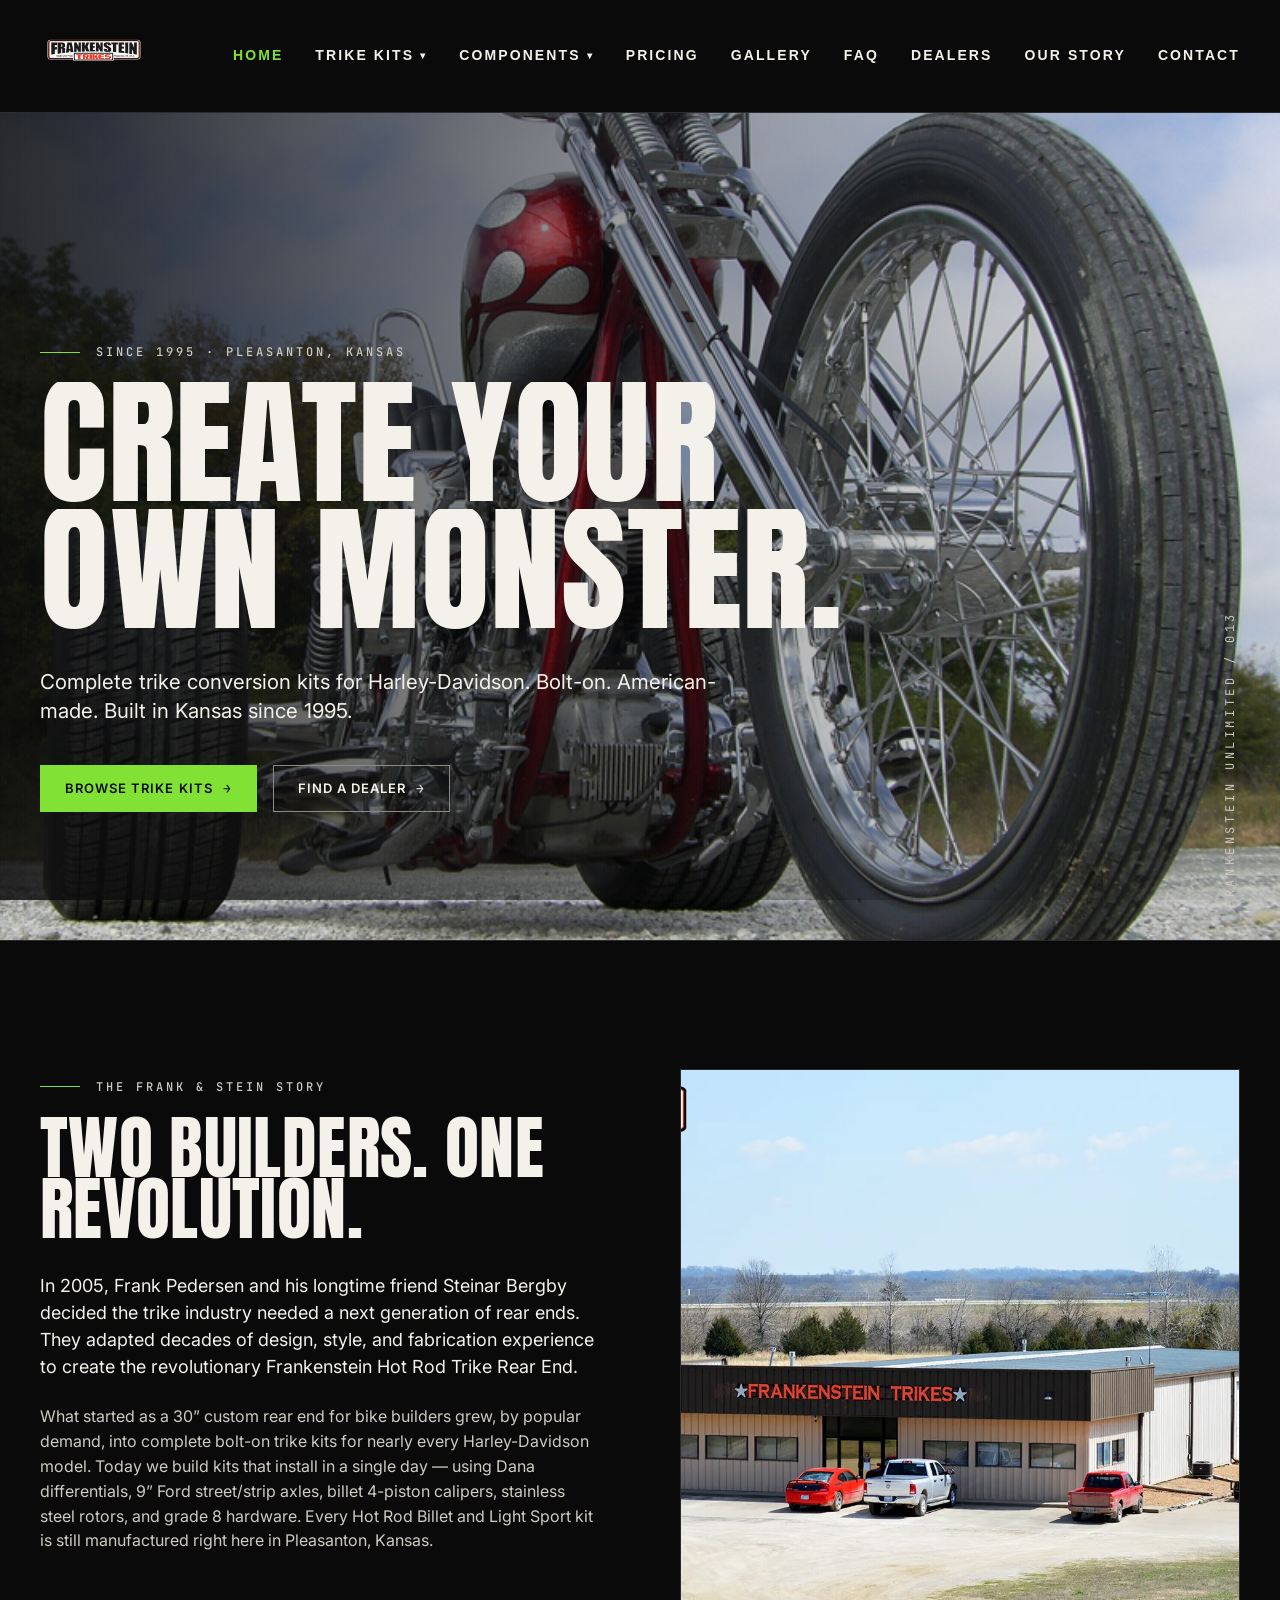
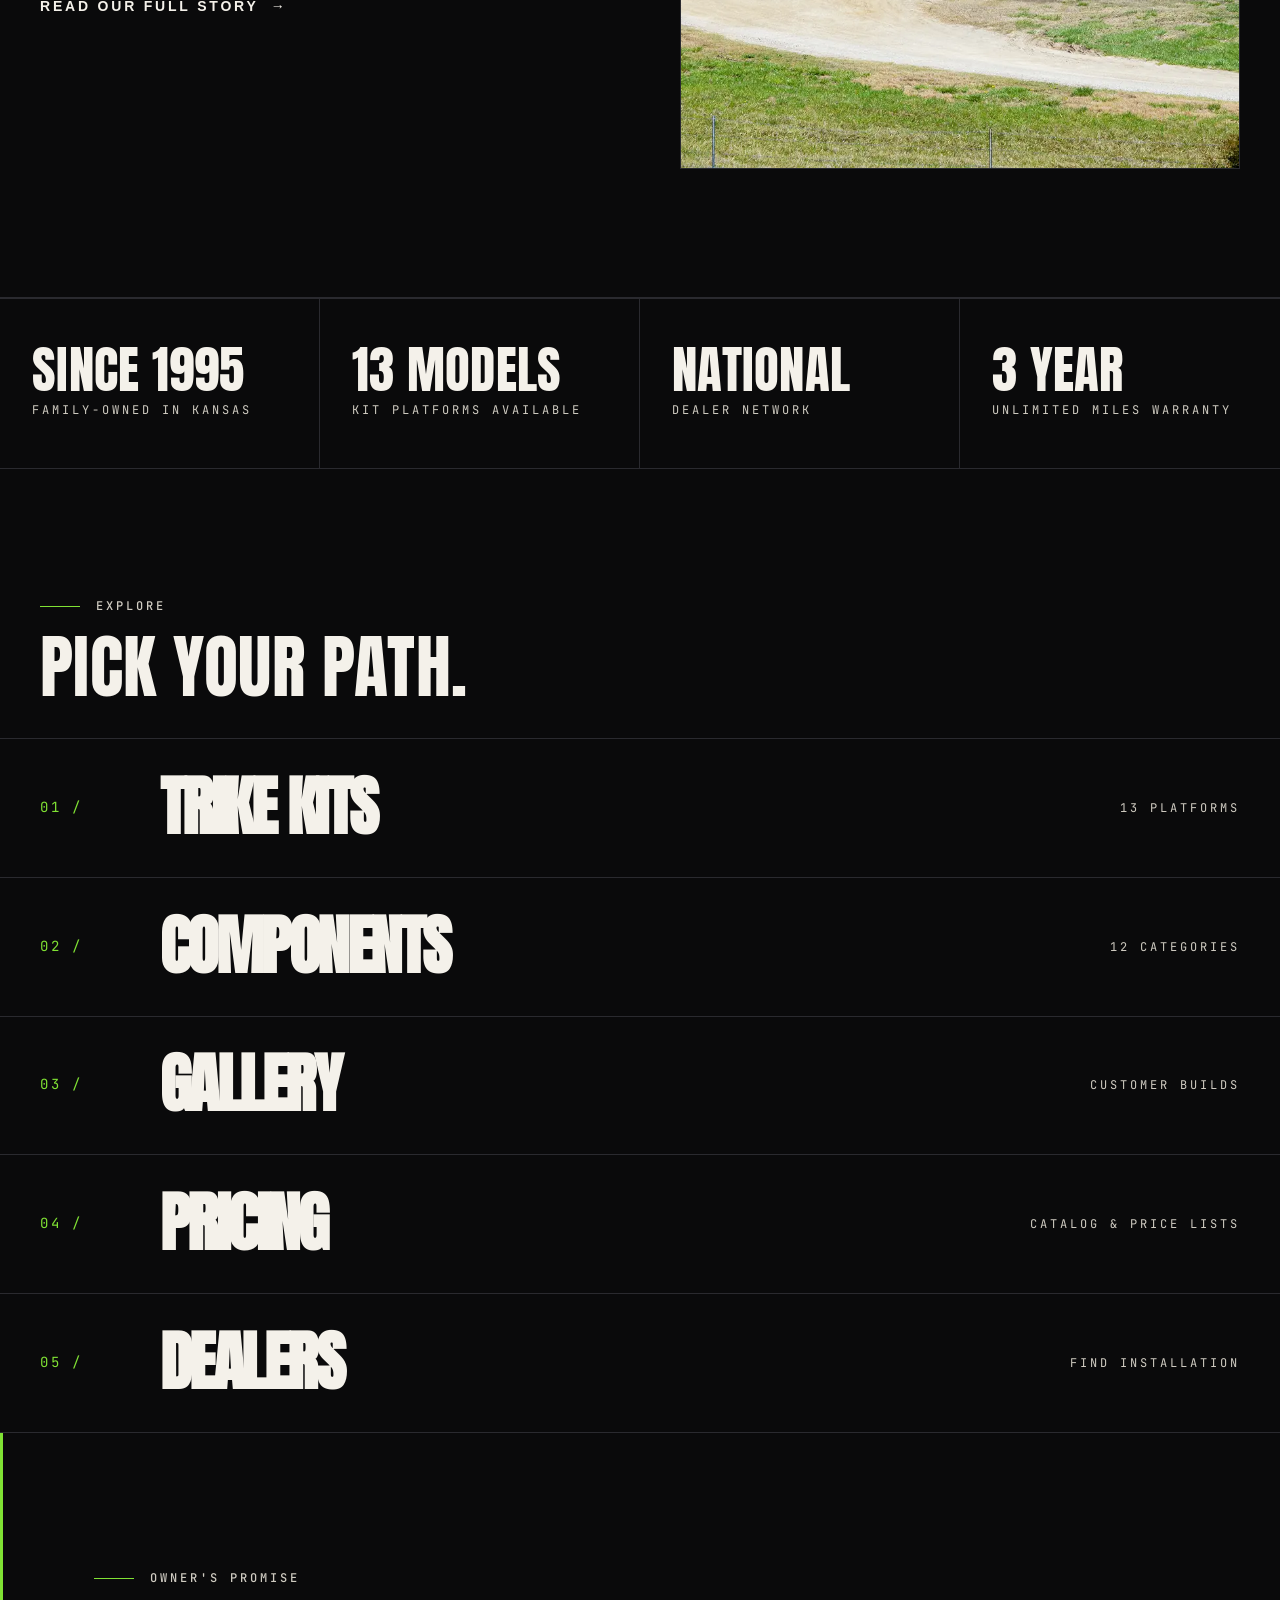
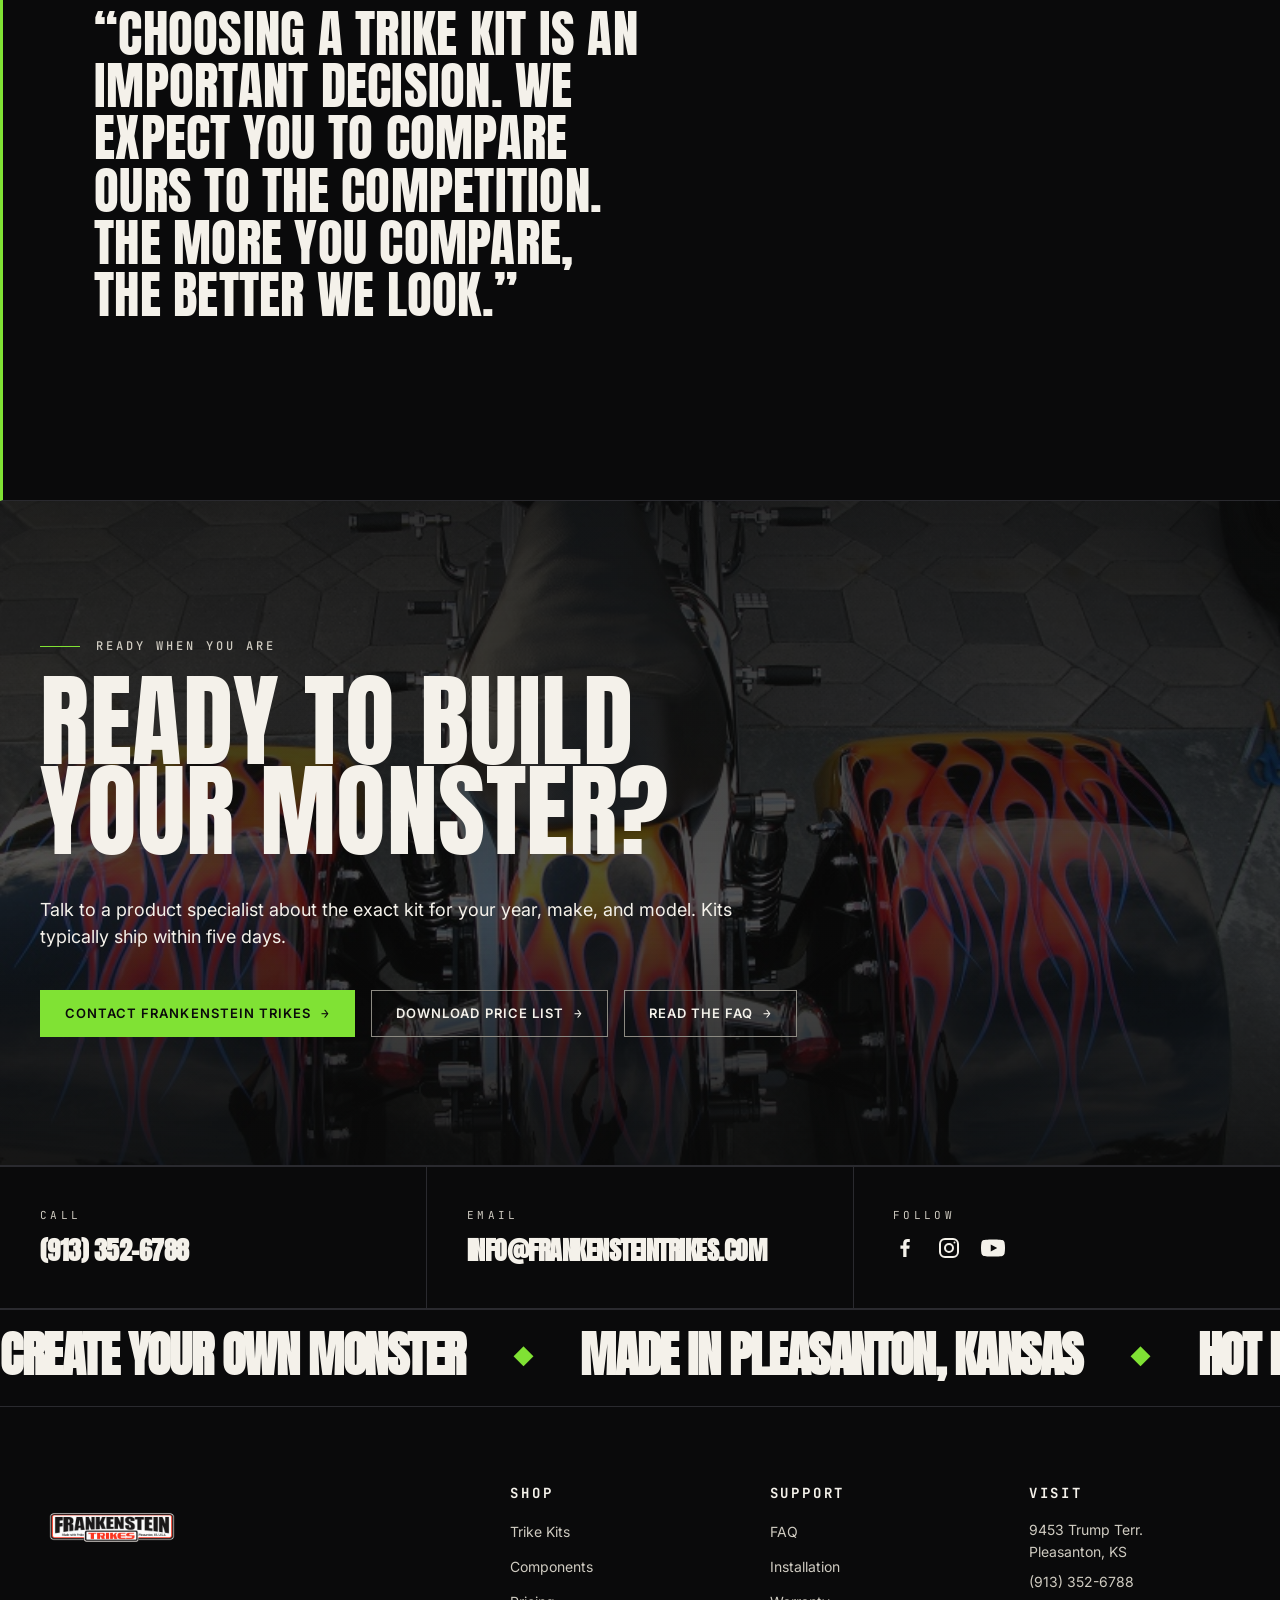
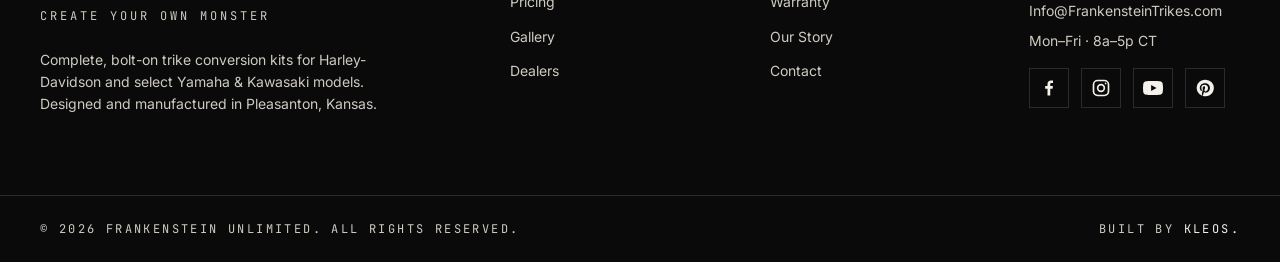
==== commit cdb4ded8: "design: logo sizing + remove redundant hero logo - Replace transform: scale() hack on .nav__logo and" ====
--- a/index.html
+++ b/index.html
@@ -82,9 +82,6 @@
     <section class="hero hero--has-image">
       <div class="hero__media hero__media--image" aria-hidden="true"></div>
       <div class="container hero__inner">
-        <div class="hero__logo-wrap" aria-hidden="true">
-          <img src="images/logo-new.png" alt="" class="hero__logo" />
-        </div>
         <span class="eyebrow reveal">Since 1995 · Pleasanton, Kansas</span>
         <h1 class="hero__headline reveal">Create Your<br/>Own Monster.</h1>
         <p class="hero__sub reveal">
--- a/css/styles.css
+++ b/css/styles.css
@@ -7,6 +7,10 @@
 /* Edited against design/CLAUDE.md v1 — 2026-04-17 */
 /* Task 02 — type system — 2026-04-17 */
 /* Task 03 — component overrides — 2026-04-17 */
+/* Task 04 — retire gold — 2026-04-17 */
+/* Logo sizing — 2026-04-17 */
+/* Logo sizing v2 — transform scale approach — 2026-04-17 */
+/* Old School DNA doc — 2026-04-17 */
 
 /* =========================================================
    RESET / BASE
@@ -428,7 +432,7 @@
   display: flex;
   align-items: center;
   justify-content: space-between;
-  height: 80px;
+  height: 112px;
   padding: 0 var(--gutter);
   max-width: var(--max-width);
   margin: 0 auto;
@@ -445,9 +449,8 @@
 
 .nav__logo {
   display: block;
-  height: 52px;
+  height: 72px;
   width: auto;
-  max-width: 100%;
   flex-shrink: 0;
 }
 
@@ -468,6 +471,7 @@
 /* On mobile (where the hamburger takes over) show the logo alone. */
 @media (max-width: 1024px) {
   .nav__brand-text { display: none; }
+  .nav__logo { height: 56px; }
 }
 
 @media (max-width: 560px) {
@@ -650,11 +654,12 @@
     #0A0A0A;
 }
 
+/* TODO: replace with images/hero.jpg when hero photo is delivered */
 .hero__media--image {
   background:
-    linear-gradient(180deg, rgba(10,10,10,0.45) 0%, rgba(10,10,10,0.75) 55%, rgba(10,10,10,1) 100%),
+    linear-gradient(90deg, rgba(10,10,11,0.85) 0%, rgba(10,10,11,0.35) 55%, rgba(10,10,11,0) 100%),
     url('../images/red-flames.jpg') center/cover no-repeat,
-    #0A0A0A;
+    #0A0A0B;
 }
 
 .hero__media::before {
@@ -670,7 +675,7 @@
   position: relative;
   z-index: 2;
   padding-bottom: clamp(80px, 10vw, 140px);
-  padding-top: 120px;
+  padding-top: 80px;
 }
 
 .hero__headline {
@@ -1044,12 +1049,12 @@
   display: flex;
   align-items: center;
   gap: 14px;
-  margin-bottom: 16px;
+  margin-bottom: 24px;
 }
 
 .footer__logo {
   display: block;
-  height: 48px;
+  height: 96px;
   width: auto;
   flex-shrink: 0;
 }
@@ -1167,7 +1172,6 @@
 }
 
 .accent { color: var(--accent); }
-.gold { color: var(--gold); }
 
 .divider {
   height: 1px;
@@ -1420,7 +1424,7 @@
   font-size: 14px;
   text-transform: uppercase;
   letter-spacing: 0.25em;
-  color: var(--gold);
+  color: var(--accent-deep);
   margin-bottom: 16px;
 }
 
@@ -1479,7 +1483,7 @@
 .submodel__years {
   font-size: 12px;
   letter-spacing: 0.25em;
-  color: var(--gold);
+  color: var(--accent-deep);
   margin-right: 16px;
 }
 
@@ -2451,9 +2455,9 @@
   font-size: 12px;
   text-transform: uppercase;
   letter-spacing: 0.3em;
-  color: var(--gold);
+  color: var(--accent-deep);
   padding: 8px 14px;
-  border: 1px solid rgba(212, 168, 75, 0.4);
+  border: 1px solid color-mix(in oklab, var(--accent-deep) 40%, transparent);
   margin-bottom: 24px;
 }
 
@@ -2635,7 +2639,7 @@
   font-size: 12px;
   text-transform: uppercase;
   letter-spacing: 0.25em;
-  color: var(--gold);
+  color: var(--text-mute);
   min-height: 1em;
 }
 
@@ -3683,72 +3687,11 @@
    LOGO — Brand identity treatments
    ========================================================= */
 
-/* ---------- Hero logo (homepage) ---------- */
-.hero__logo-wrap {
-  position: relative;
-  display: flex;
-  justify-content: center;
-  margin: 0 auto 40px;
-  padding: 16px 0;
-  width: fit-content;
-  max-width: 100%;
-}
-
-.hero__logo-wrap::before {
-  content: "";
-  position: absolute;
-  inset: -40% -20%;
-  background: radial-gradient(
-    ellipse at center,
-    rgba(178, 34, 34, 0.55) 0%,
-    rgba(178, 34, 34, 0.18) 35%,
-    rgba(178, 34, 34, 0) 70%
-  );
-  filter: blur(8px);
-  z-index: 0;
-  pointer-events: none;
-}
-
-.hero__logo {
-  position: relative;
-  z-index: 1;
-  display: block;
-  height: clamp(70px, 11vw, 130px);
-  width: auto;
-  max-width: 100%;
-  filter: drop-shadow(0 0 24px rgba(178, 34, 34, 0.45))
-          drop-shadow(0 8px 28px rgba(0, 0, 0, 0.55));
-}
-
-/* Fade-in-down on load — completes before headline word reveal */
-.js-ready .hero__logo-wrap {
-  opacity: 0;
-  transform: translateY(-32px);
-  animation: heroLogoIn 0.75s var(--ease) 120ms forwards;
-}
-
-@keyframes heroLogoIn {
-  0%   { opacity: 0; transform: translateY(-32px); }
-  60%  { opacity: 1; }
-  100% { opacity: 1; transform: translateY(0); }
-}
-
-/* No-JS / reduced motion fallback */
-html:not(.js-ready) .hero__logo-wrap {
-  opacity: 1;
-  transform: none;
-  animation: none;
-}
-
-@media (prefers-reduced-motion: reduce) {
-  .js-ready .hero__logo-wrap {
-    animation: none;
-    opacity: 1;
-    transform: none;
-  }
-}
-
 /* ---------- Footer logo lockup (compact tweaks per breakpoint) ---------- */
+@media (max-width: 900px) {
+  .footer__logo { height: 72px; }
+}
+
 @media (max-width: 560px) {
   .footer__logo { height: 40px; }
   .footer__brand { gap: 12px; }
@@ -4080,3 +4023,31 @@
   color: var(--text-mute);
 }
 .util-bar a { color: var(--accent); }
+
+/* Clickable document thumbnail */
+.doc-thumb {
+  display: inline-block;
+  position: relative;
+  max-width: 420px;
+  width: 100%;
+  background: var(--surface);
+  border: 1px solid var(--border);
+  padding: 20px;
+  cursor: zoom-in;
+  transition: border-color 0.2s var(--ease), transform 0.2s var(--ease);
+}
+.doc-thumb:hover { border-color: var(--accent); transform: translateY(-2px); }
+.doc-thumb img { width: 100%; height: auto; display: block; }
+.doc-thumb__label {
+  margin-top: 14px;
+  display: flex;
+  justify-content: space-between;
+  align-items: center;
+  font-family: var(--font-mono);
+  font-size: 11px;
+  letter-spacing: 0.18em;
+  text-transform: uppercase;
+  color: var(--text-mute);
+}
+.doc-thumb:hover .doc-thumb__label { color: var(--accent); }
+.doc-thumb__icon { font-size: 14px; }
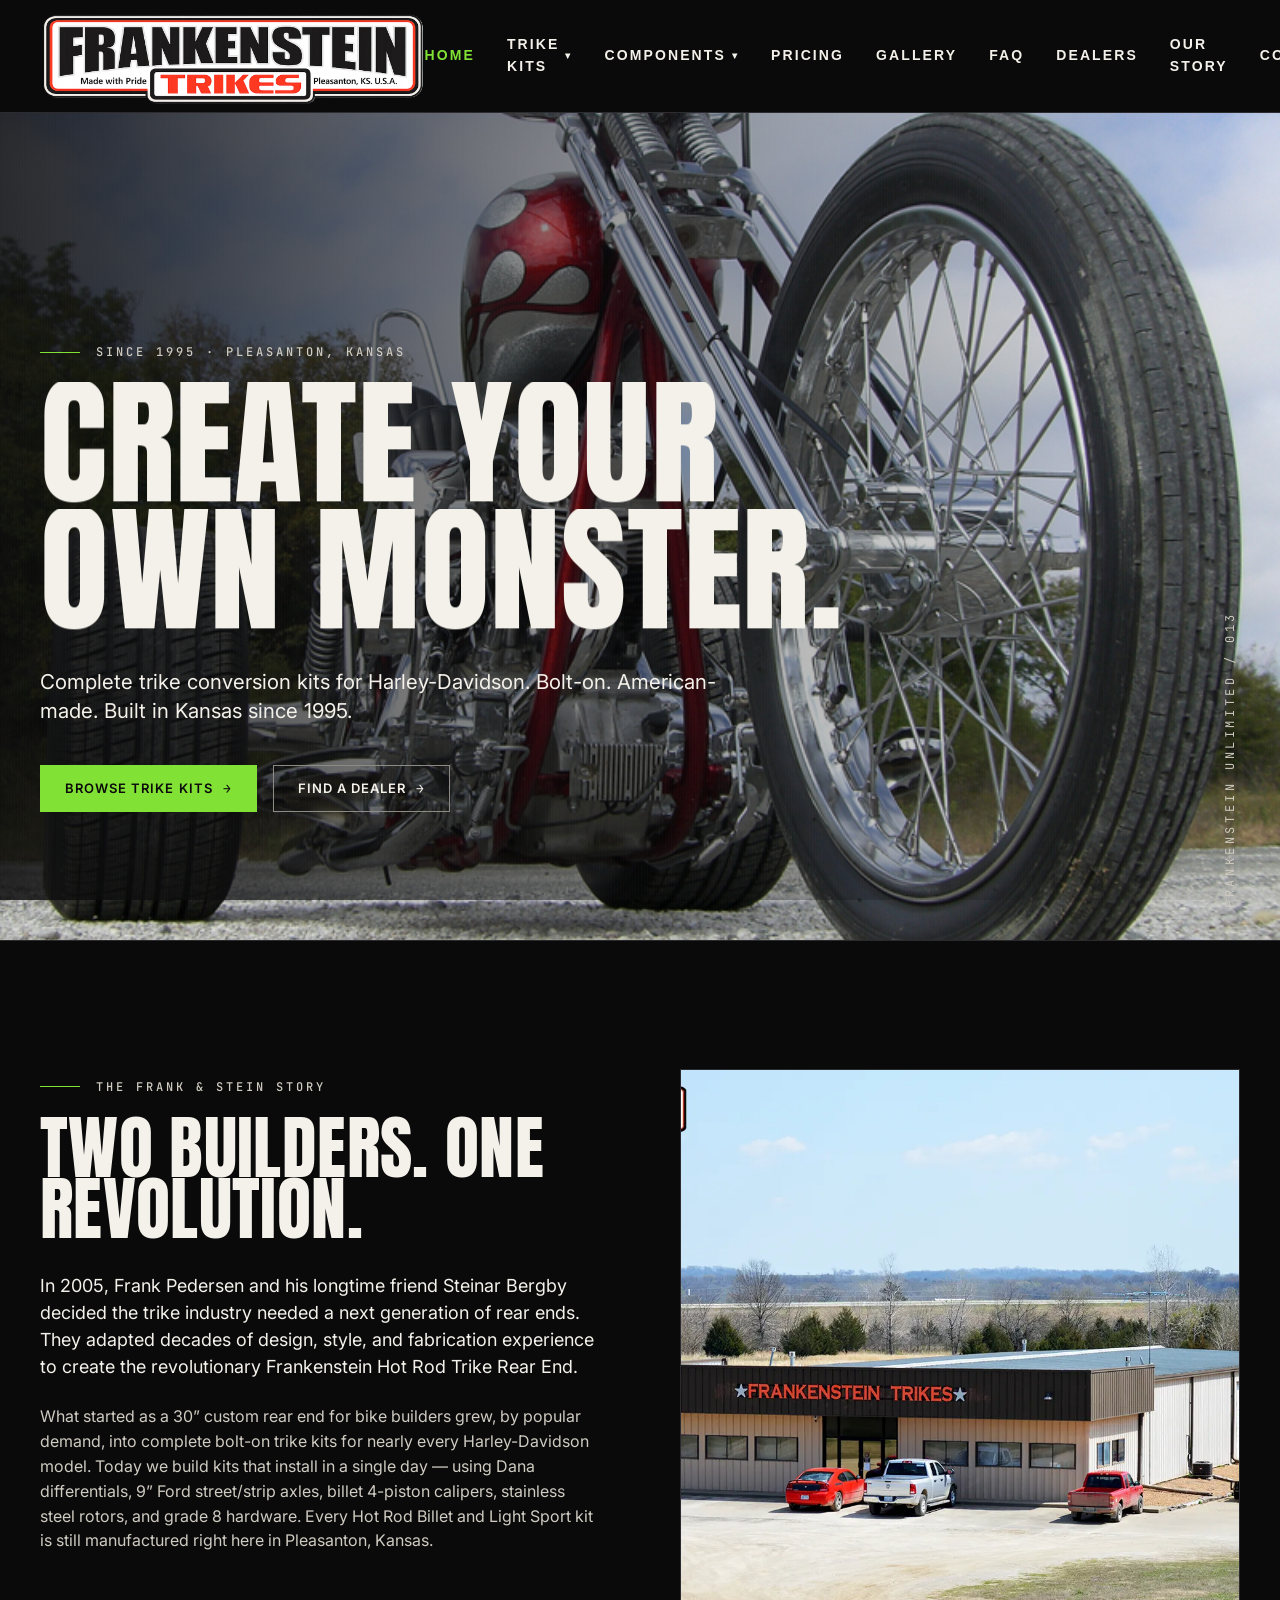
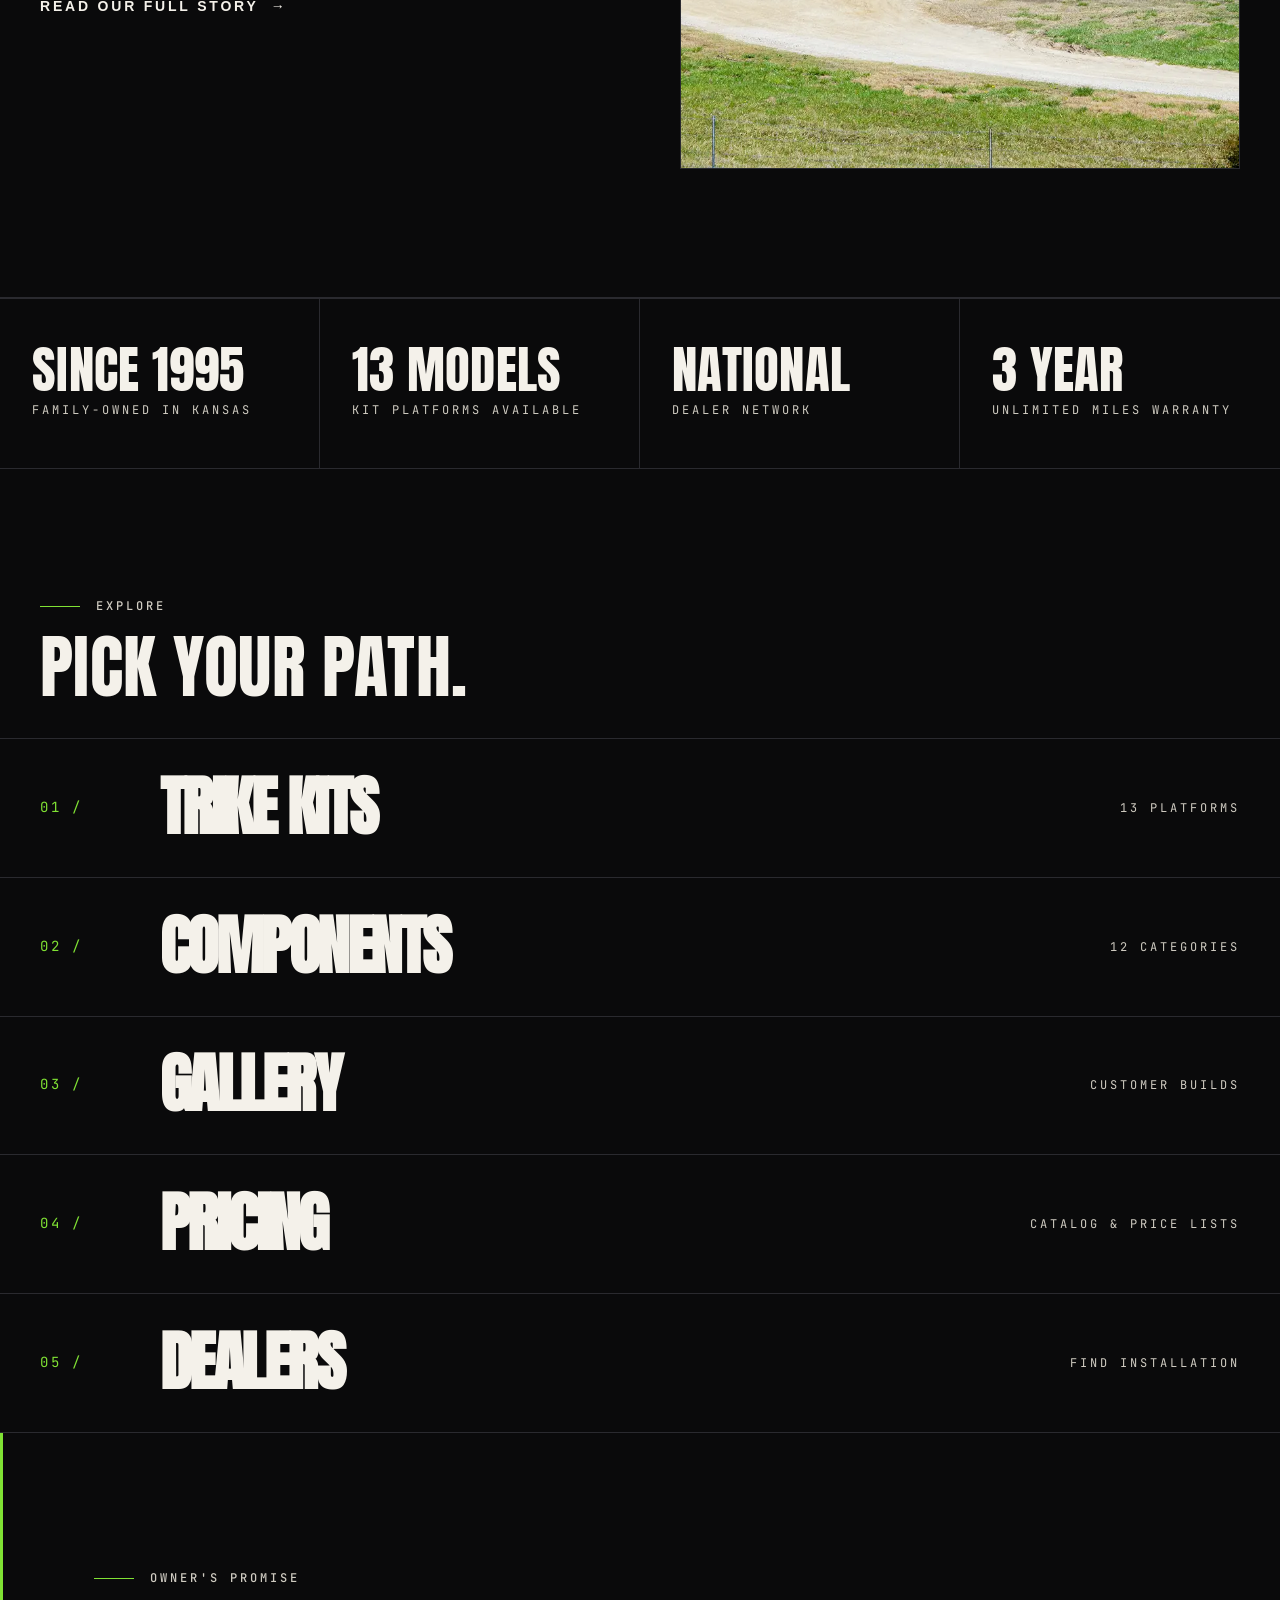
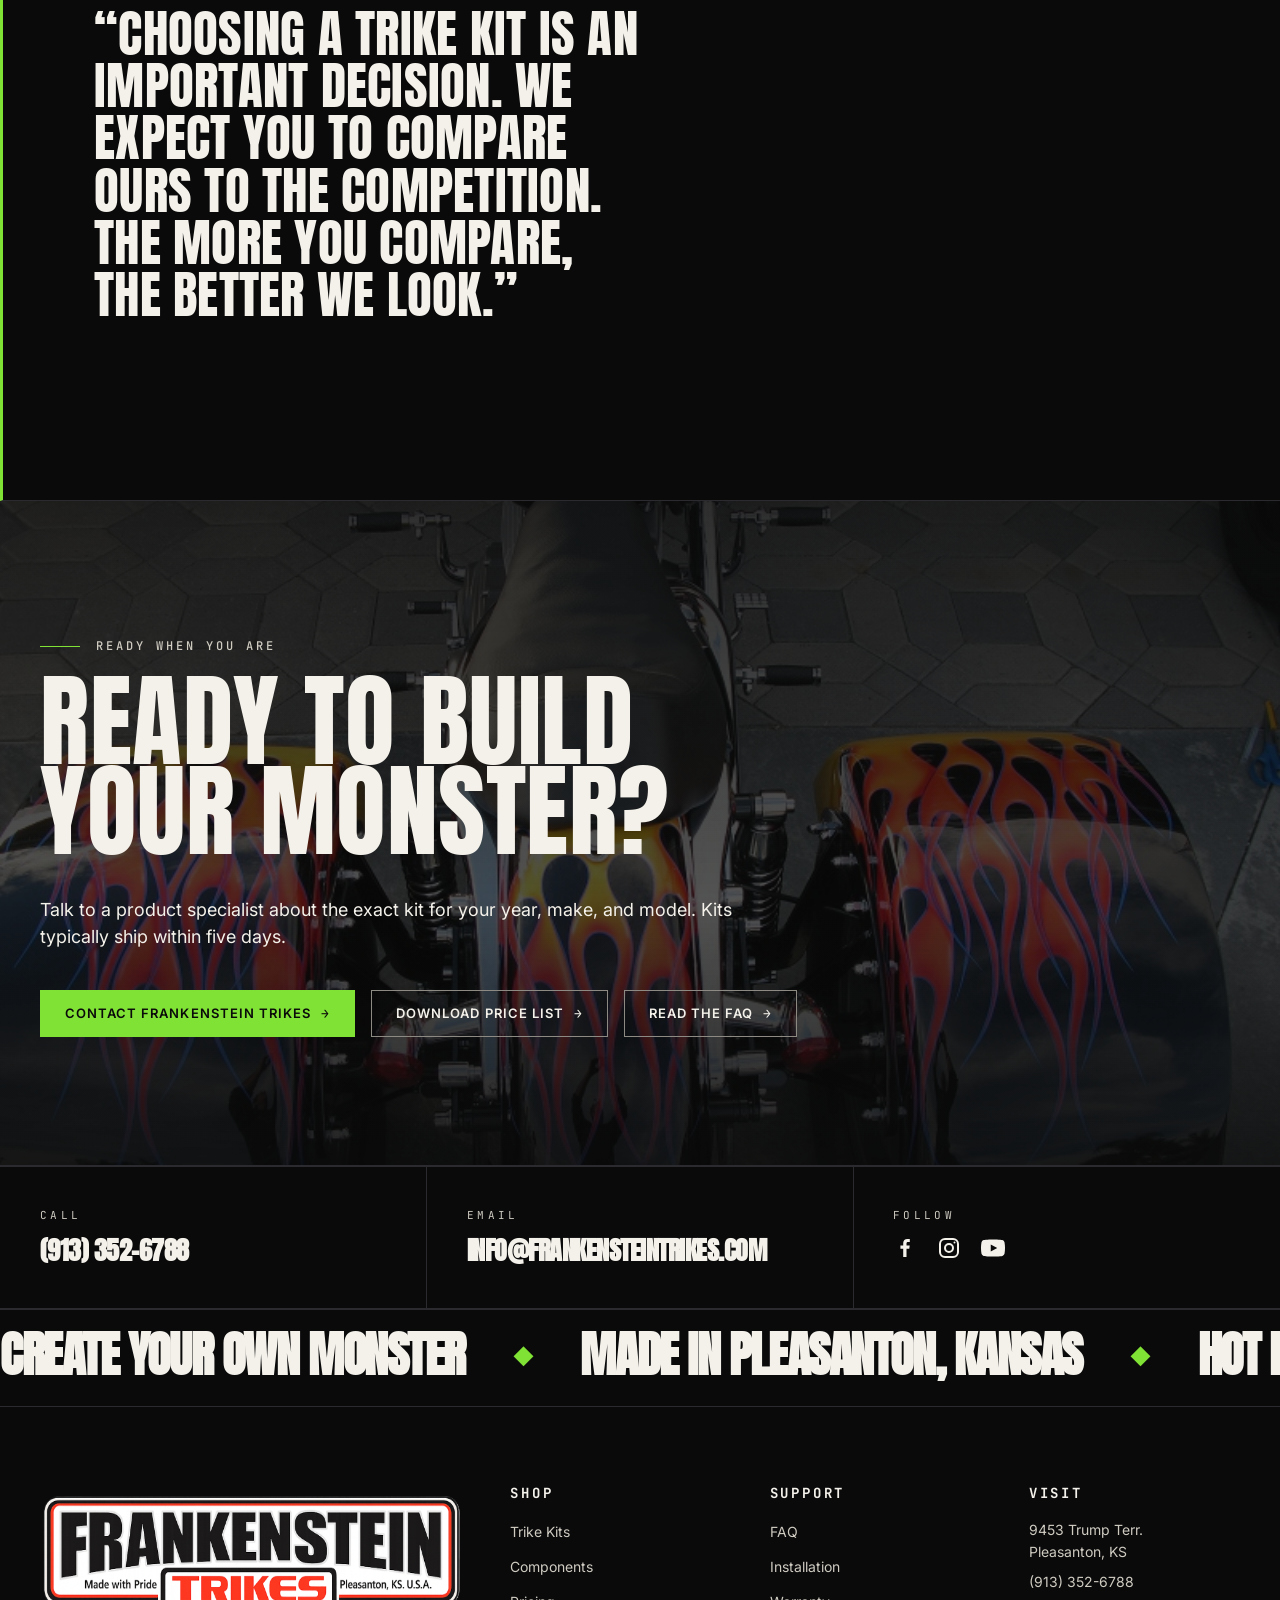
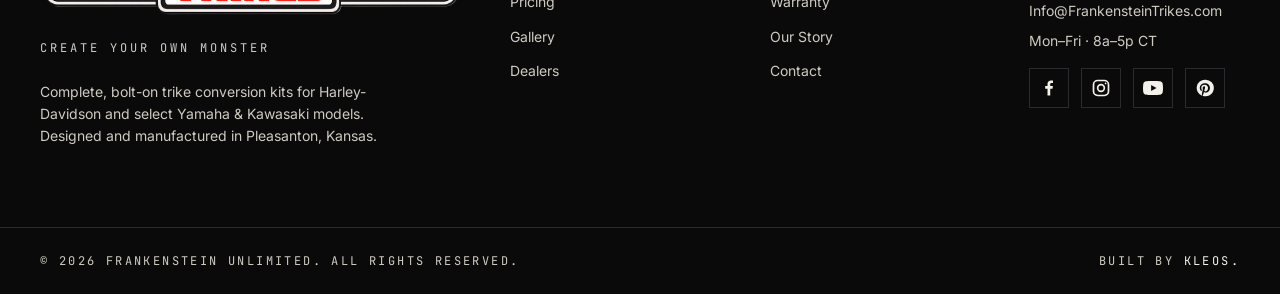
==== commit 057971ce: "fix: swap logo-new.png → logo-crop.png (cropped artwork)" ====
--- a/index.html
+++ b/index.html
@@ -17,7 +17,7 @@
   <header class="site-header">
     <nav class="nav" aria-label="Primary">
       <a href="index.html" class="nav__brand" aria-label="Frankenstein Trikes — Home">
-        <img src="images/logo-new.png" alt="Frankenstein Trikes" class="nav__logo" />
+        <img src="images/logo-crop.png" alt="Frankenstein Trikes" class="nav__logo" />
       </a>
 
       <button class="nav__toggle" aria-label="Toggle menu" aria-expanded="false">
@@ -272,7 +272,7 @@
     <div class="footer__main">
       <div>
         <div class="footer__brand">
-          <img src="images/logo-new.png" alt="Frankenstein Trikes" class="footer__logo" />
+          <img src="images/logo-crop.png" alt="Frankenstein Trikes" class="footer__logo" />
         </div>
         <p class="footer__tag">Create Your Own Monster</p>
         <p class="text-secondary" style="margin-top: 24px; font-size: 14px; max-width: 40ch;">
--- a/css/styles.css
+++ b/css/styles.css
@@ -449,7 +449,7 @@
 
 .nav__logo {
   display: block;
-  height: 72px;
+  height: 96px;
   width: auto;
   flex-shrink: 0;
 }
@@ -471,11 +471,11 @@
 /* On mobile (where the hamburger takes over) show the logo alone. */
 @media (max-width: 1024px) {
   .nav__brand-text { display: none; }
+  .nav__logo { height: 72px; }
+}
+
+@media (max-width: 560px) {
   .nav__logo { height: 56px; }
-}
-
-@media (max-width: 560px) {
-  .nav__logo { height: 44px; }
 }
 
 .nav__menu {
@@ -1054,7 +1054,7 @@
 
 .footer__logo {
   display: block;
-  height: 96px;
+  height: 128px;
   width: auto;
   flex-shrink: 0;
 }
@@ -3689,7 +3689,7 @@
 
 /* ---------- Footer logo lockup (compact tweaks per breakpoint) ---------- */
 @media (max-width: 900px) {
-  .footer__logo { height: 72px; }
+  .footer__logo { height: 96px; }
 }
 
 @media (max-width: 560px) {
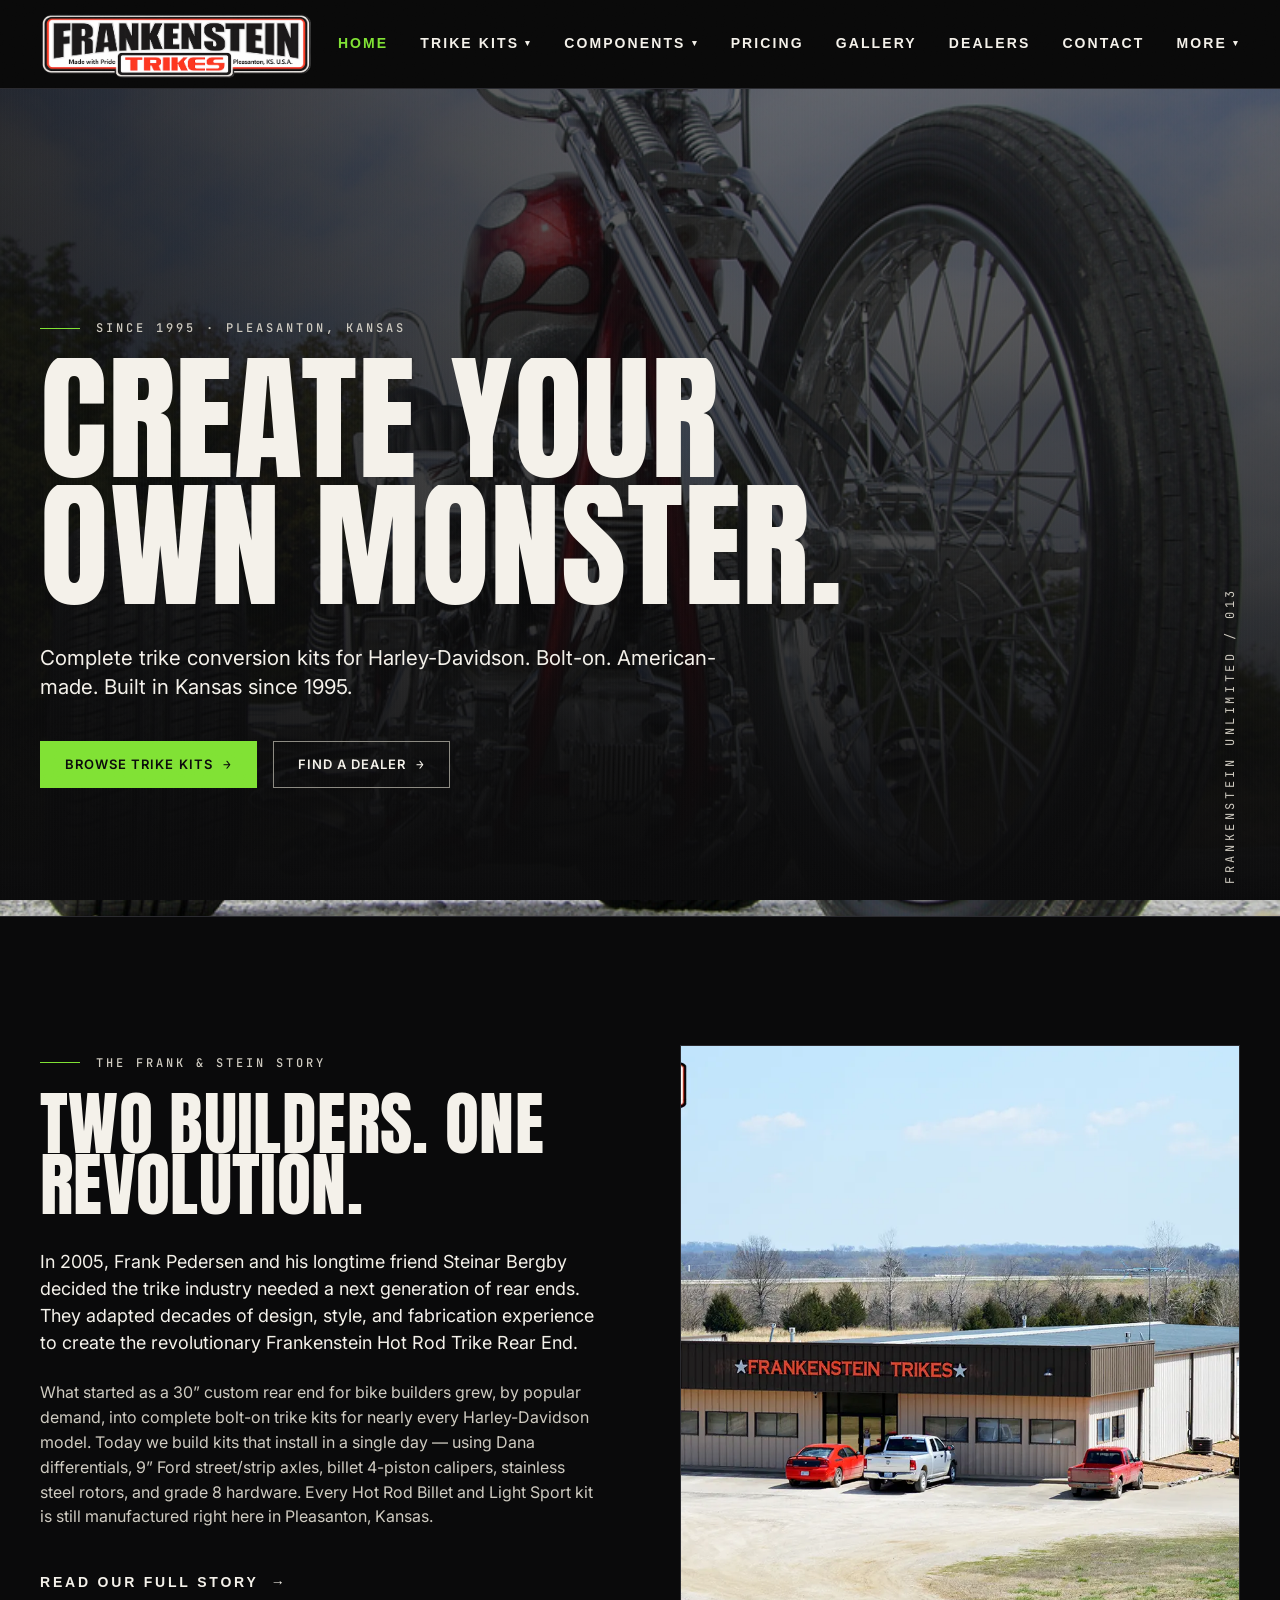
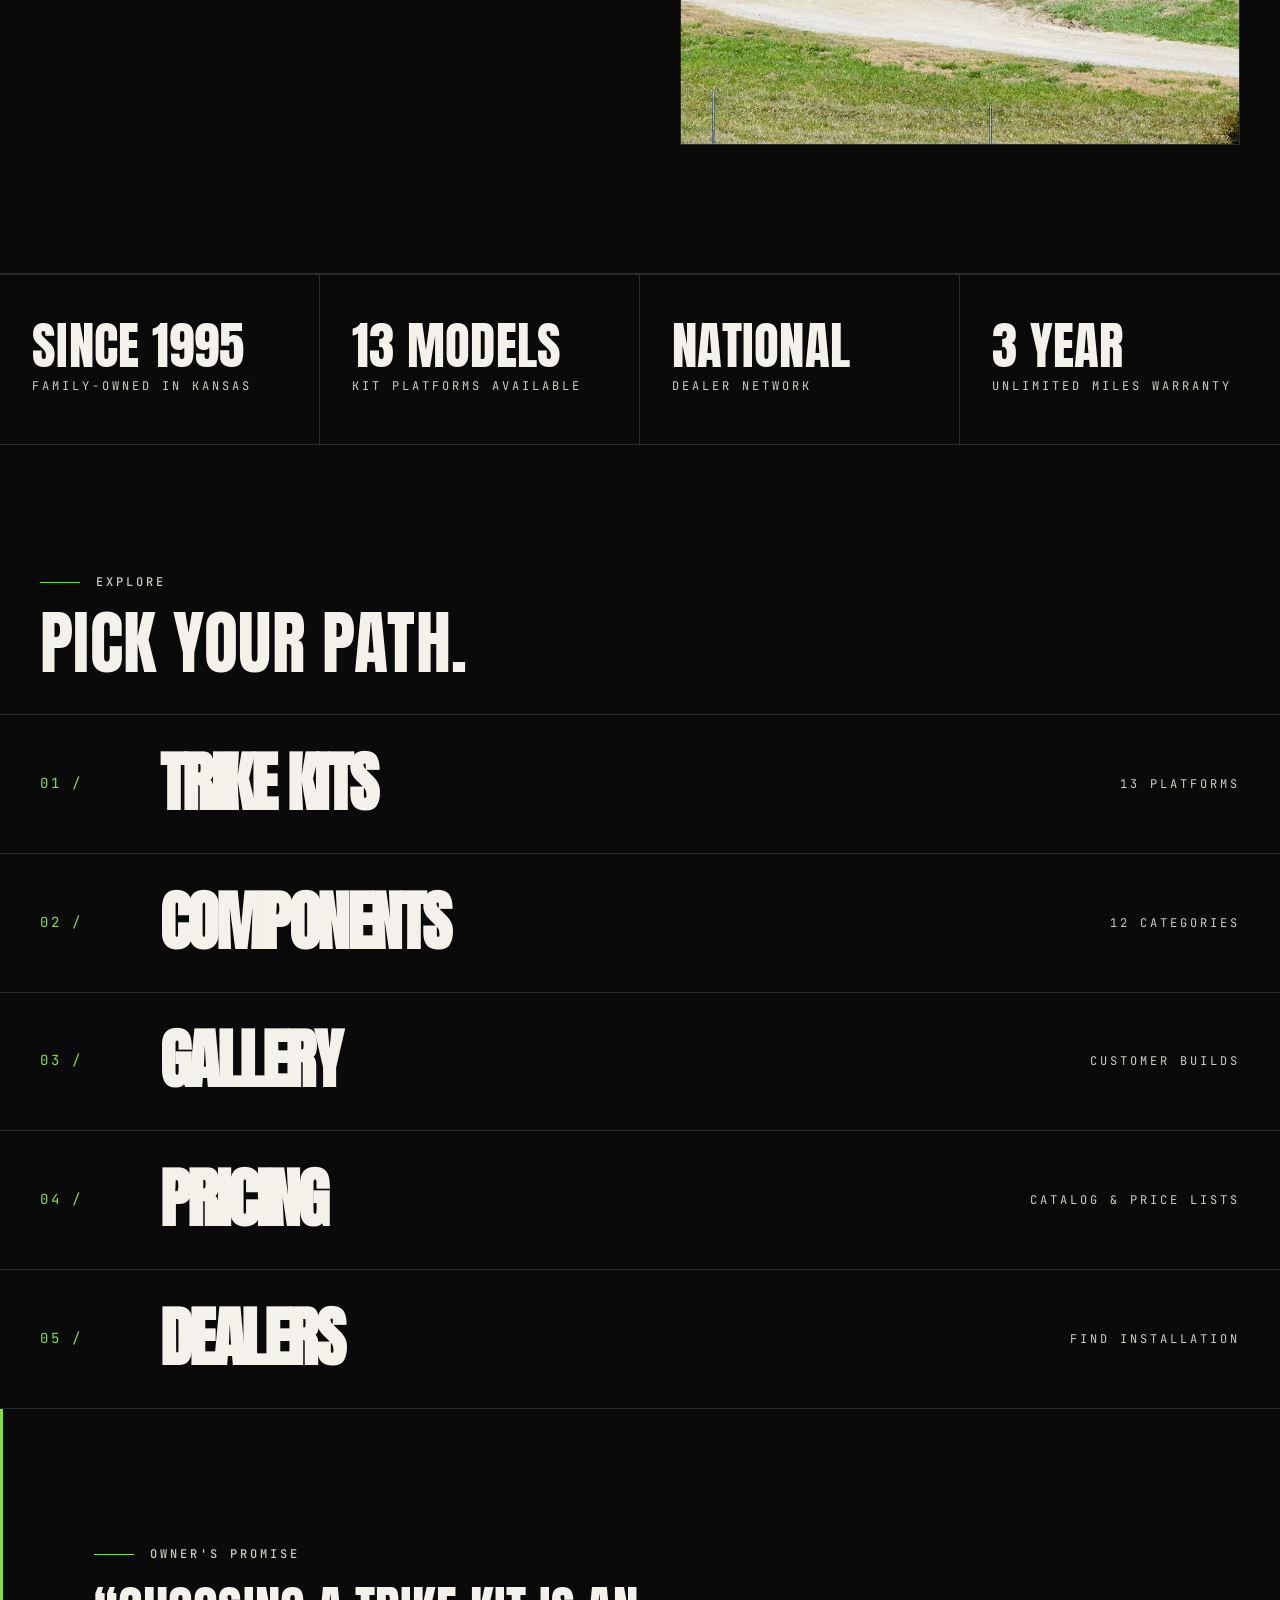
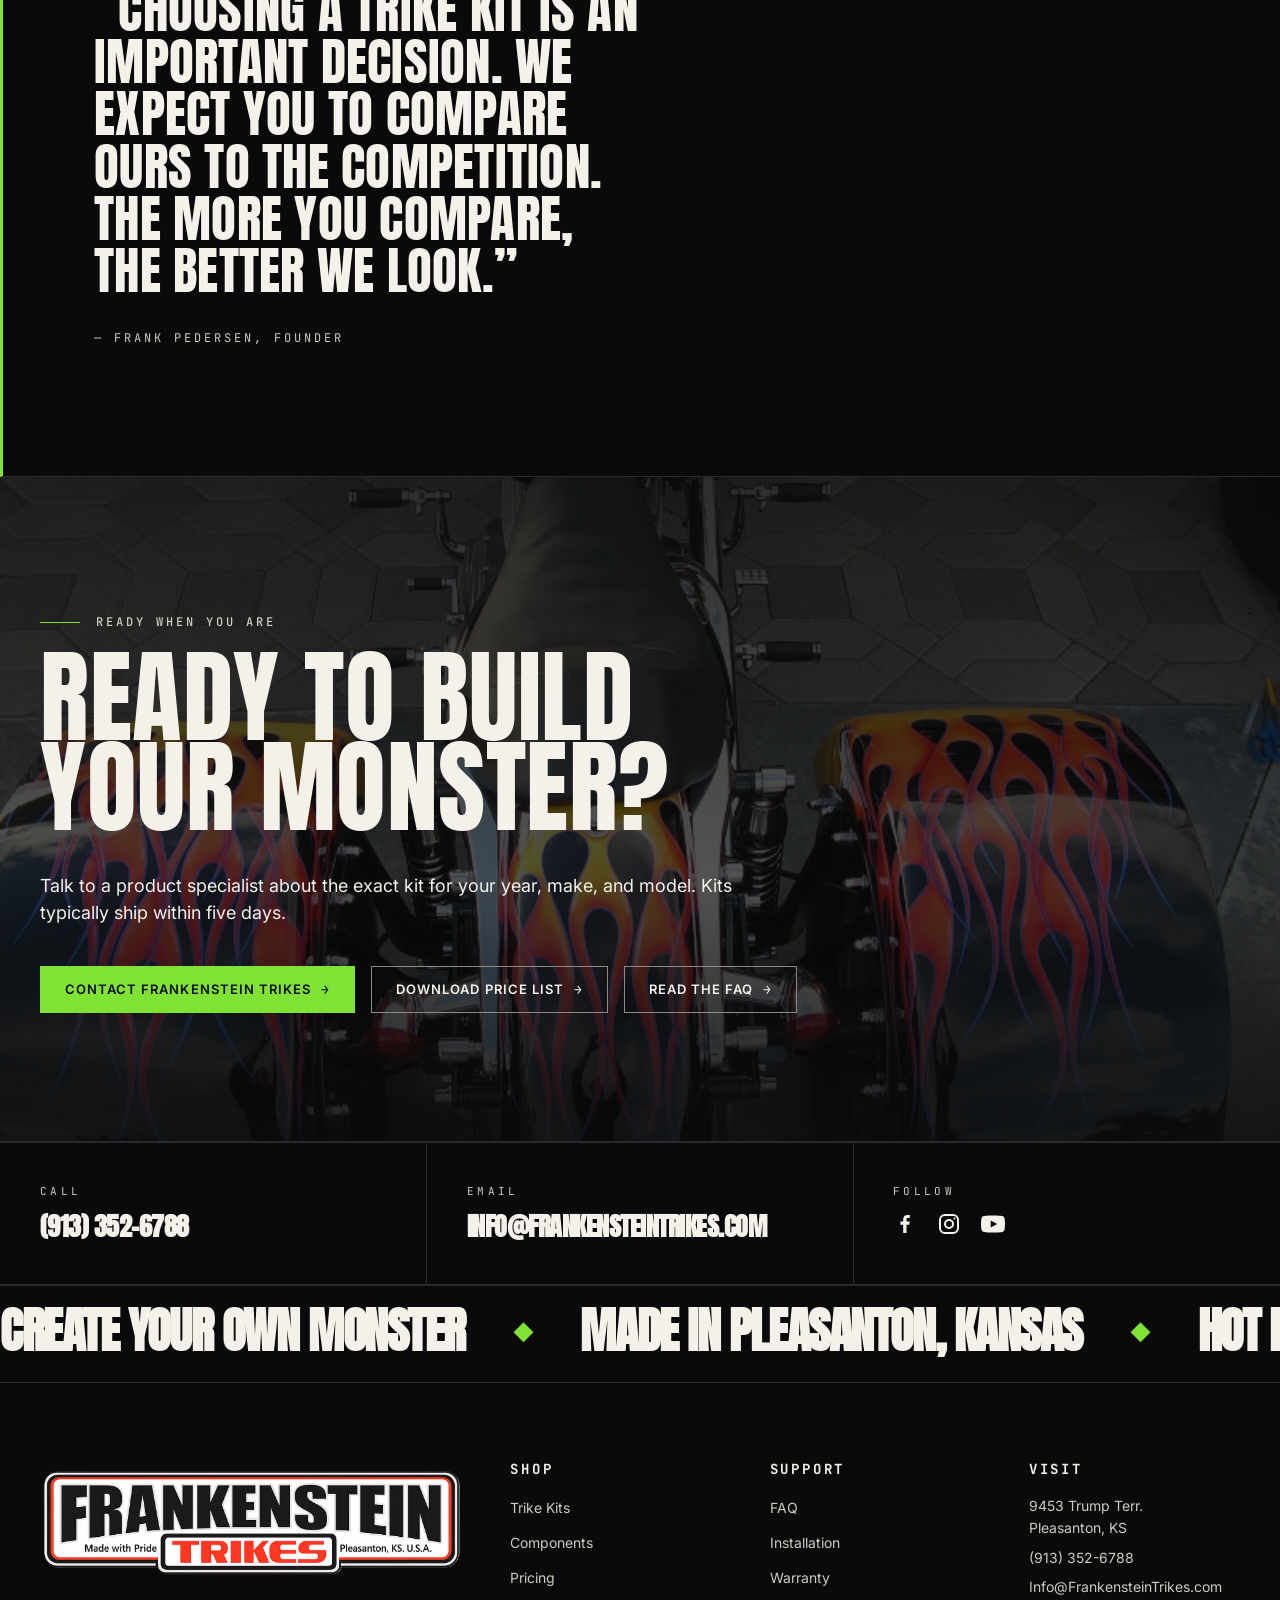
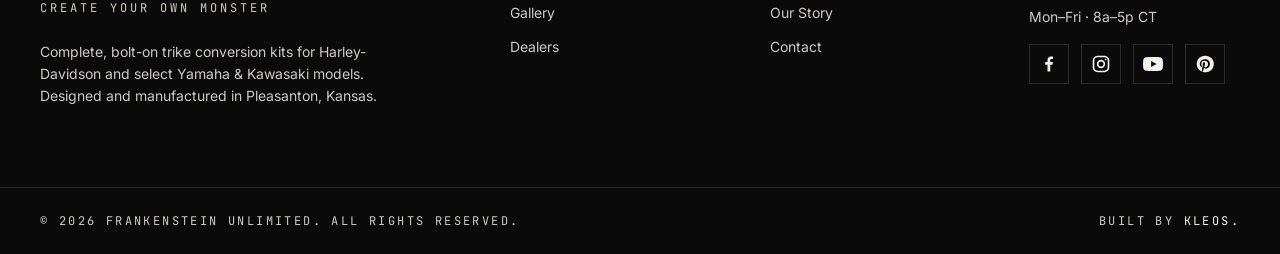
==== commit d5cf6e4f: "design: nav balance + darker hero + menu consolidation - Shrink nav logo 96→68px, footer logo 128→11" ====
--- a/index.html
+++ b/index.html
@@ -66,10 +66,17 @@
 
         <li class="nav__item"><a href="pricing.html" class="nav__link">Pricing</a></li>
         <li class="nav__item"><a href="gallery.html" class="nav__link">Gallery</a></li>
-        <li class="nav__item"><a href="faq.html" class="nav__link">FAQ</a></li>
         <li class="nav__item"><a href="dealers.html" class="nav__link">Dealers</a></li>
-        <li class="nav__item"><a href="our-story.html" class="nav__link">Our Story</a></li>
         <li class="nav__item"><a href="contact.html" class="nav__link">Contact</a></li>
+        <li class="nav__item nav__item--has-dropdown">
+          <a href="#" class="nav__link" onclick="return false;">More <span class="nav__caret">▾</span></a>
+          <div class="nav__dropdown">
+            <a href="our-story.html">Our Story</a>
+            <a href="faq.html">FAQ</a>
+            <a href="installation.html">Installation</a>
+            <a href="warranty.html">Warranty</a>
+          </div>
+        </li>
       </ul>
     </nav>
   </header>
--- a/css/styles.css
+++ b/css/styles.css
@@ -432,7 +432,7 @@
   display: flex;
   align-items: center;
   justify-content: space-between;
-  height: 112px;
+  height: 88px;
   padding: 0 var(--gutter);
   max-width: var(--max-width);
   margin: 0 auto;
@@ -449,7 +449,7 @@
 
 .nav__logo {
   display: block;
-  height: 96px;
+  height: 68px;
   width: auto;
   flex-shrink: 0;
 }
@@ -471,11 +471,11 @@
 /* On mobile (where the hamburger takes over) show the logo alone. */
 @media (max-width: 1024px) {
   .nav__brand-text { display: none; }
-  .nav__logo { height: 72px; }
+  .nav__logo { height: 56px; }
 }
 
 @media (max-width: 560px) {
-  .nav__logo { height: 56px; }
+  .nav__logo { height: 44px; }
 }
 
 .nav__menu {
@@ -510,12 +510,14 @@
 }
 
 .nav__caret {
-  font-size: 10px;
+  font-size: 9px;
+  line-height: 1;
+  transform: translateY(-1px);
   transition: transform 0.25s var(--ease);
 }
 
 .nav__item.is-open .nav__caret {
-  transform: rotate(180deg);
+  transform: translateY(-1px) rotate(180deg);
 }
 
 /* Dropdowns */
@@ -657,7 +659,8 @@
 /* TODO: replace with images/hero.jpg when hero photo is delivered */
 .hero__media--image {
   background:
-    linear-gradient(90deg, rgba(10,10,11,0.85) 0%, rgba(10,10,11,0.35) 55%, rgba(10,10,11,0) 100%),
+    linear-gradient(180deg, rgba(10,10,11,0.55) 0%, rgba(10,10,11,0.75) 60%, rgba(10,10,11,1) 100%),
+    linear-gradient(90deg, rgba(10,10,11,0.6) 0%, rgba(10,10,11,0) 60%),
     url('../images/red-flames.jpg') center/cover no-repeat,
     #0A0A0B;
 }
@@ -1054,7 +1057,7 @@
 
 .footer__logo {
   display: block;
-  height: 128px;
+  height: 112px;
   width: auto;
   flex-shrink: 0;
 }
@@ -3689,7 +3692,7 @@
 
 /* ---------- Footer logo lockup (compact tweaks per breakpoint) ---------- */
 @media (max-width: 900px) {
-  .footer__logo { height: 96px; }
+  .footer__logo { height: 88px; }
 }
 
 @media (max-width: 560px) {
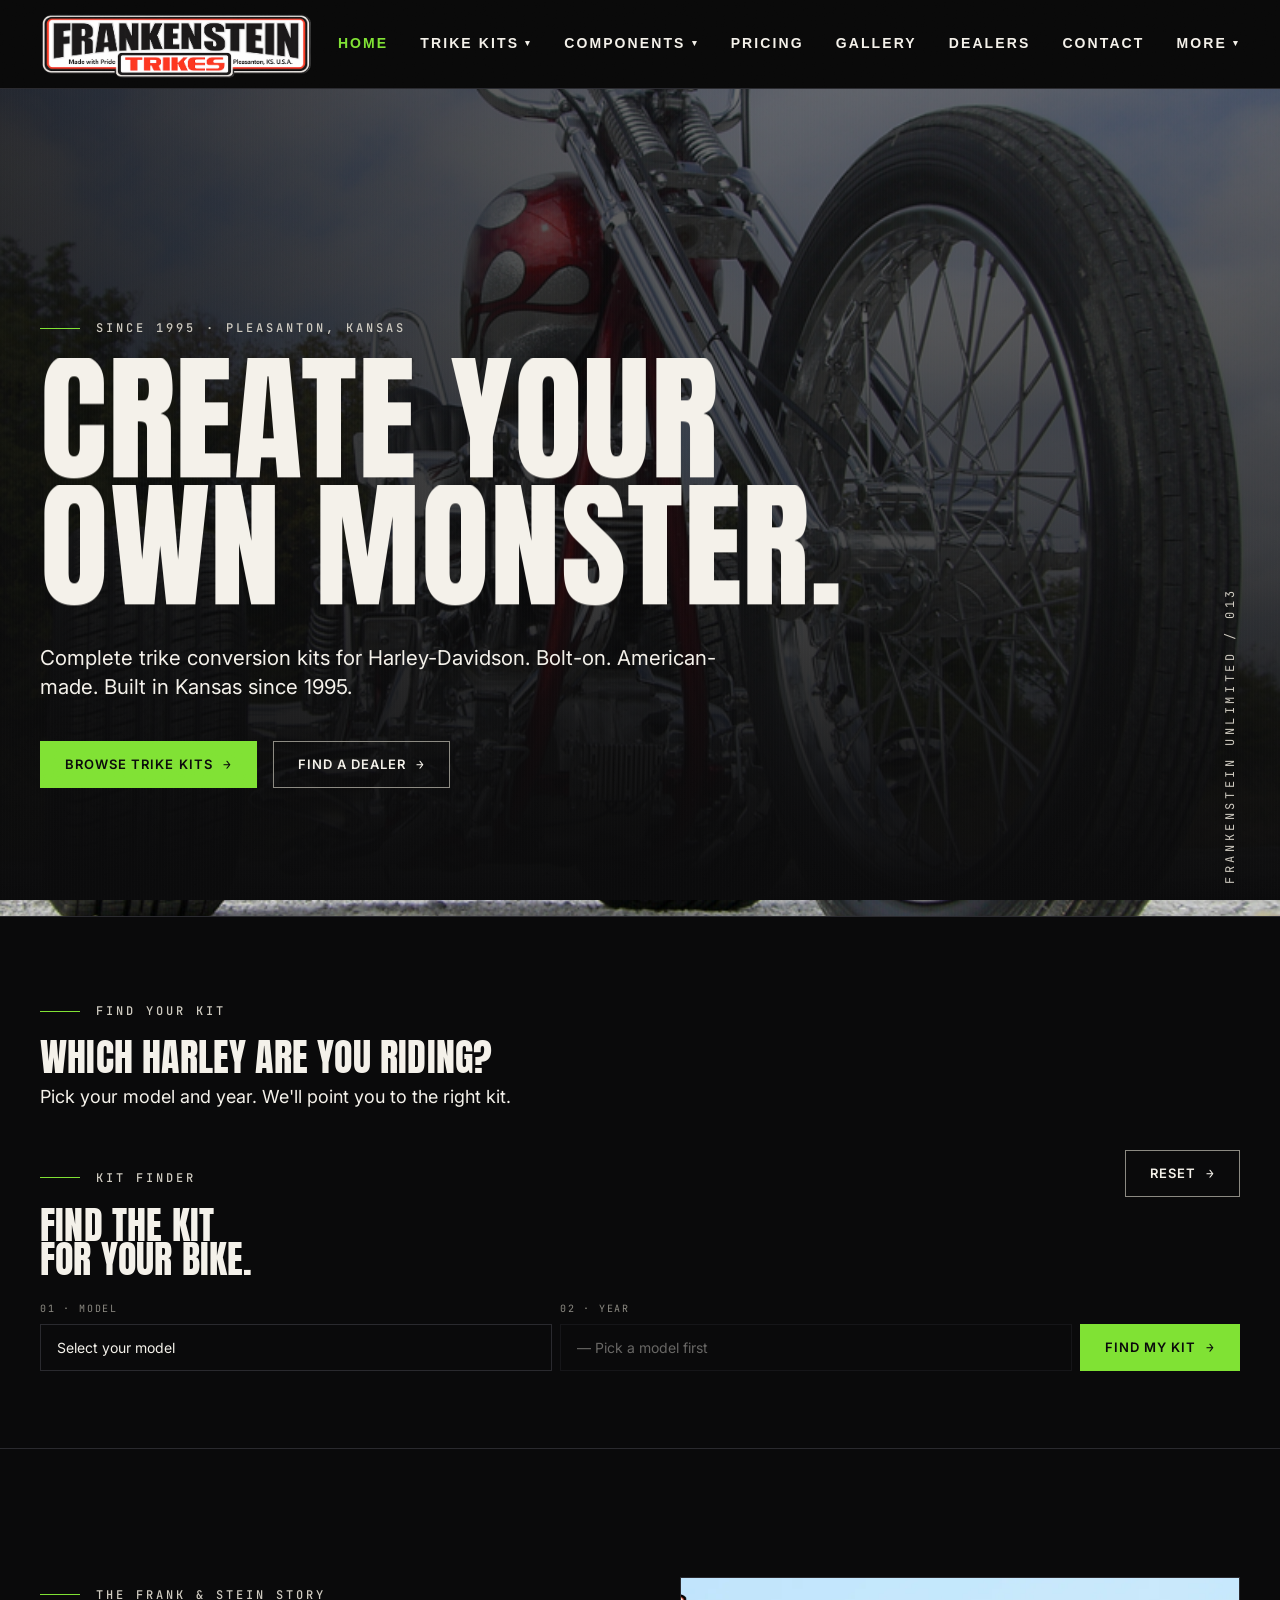
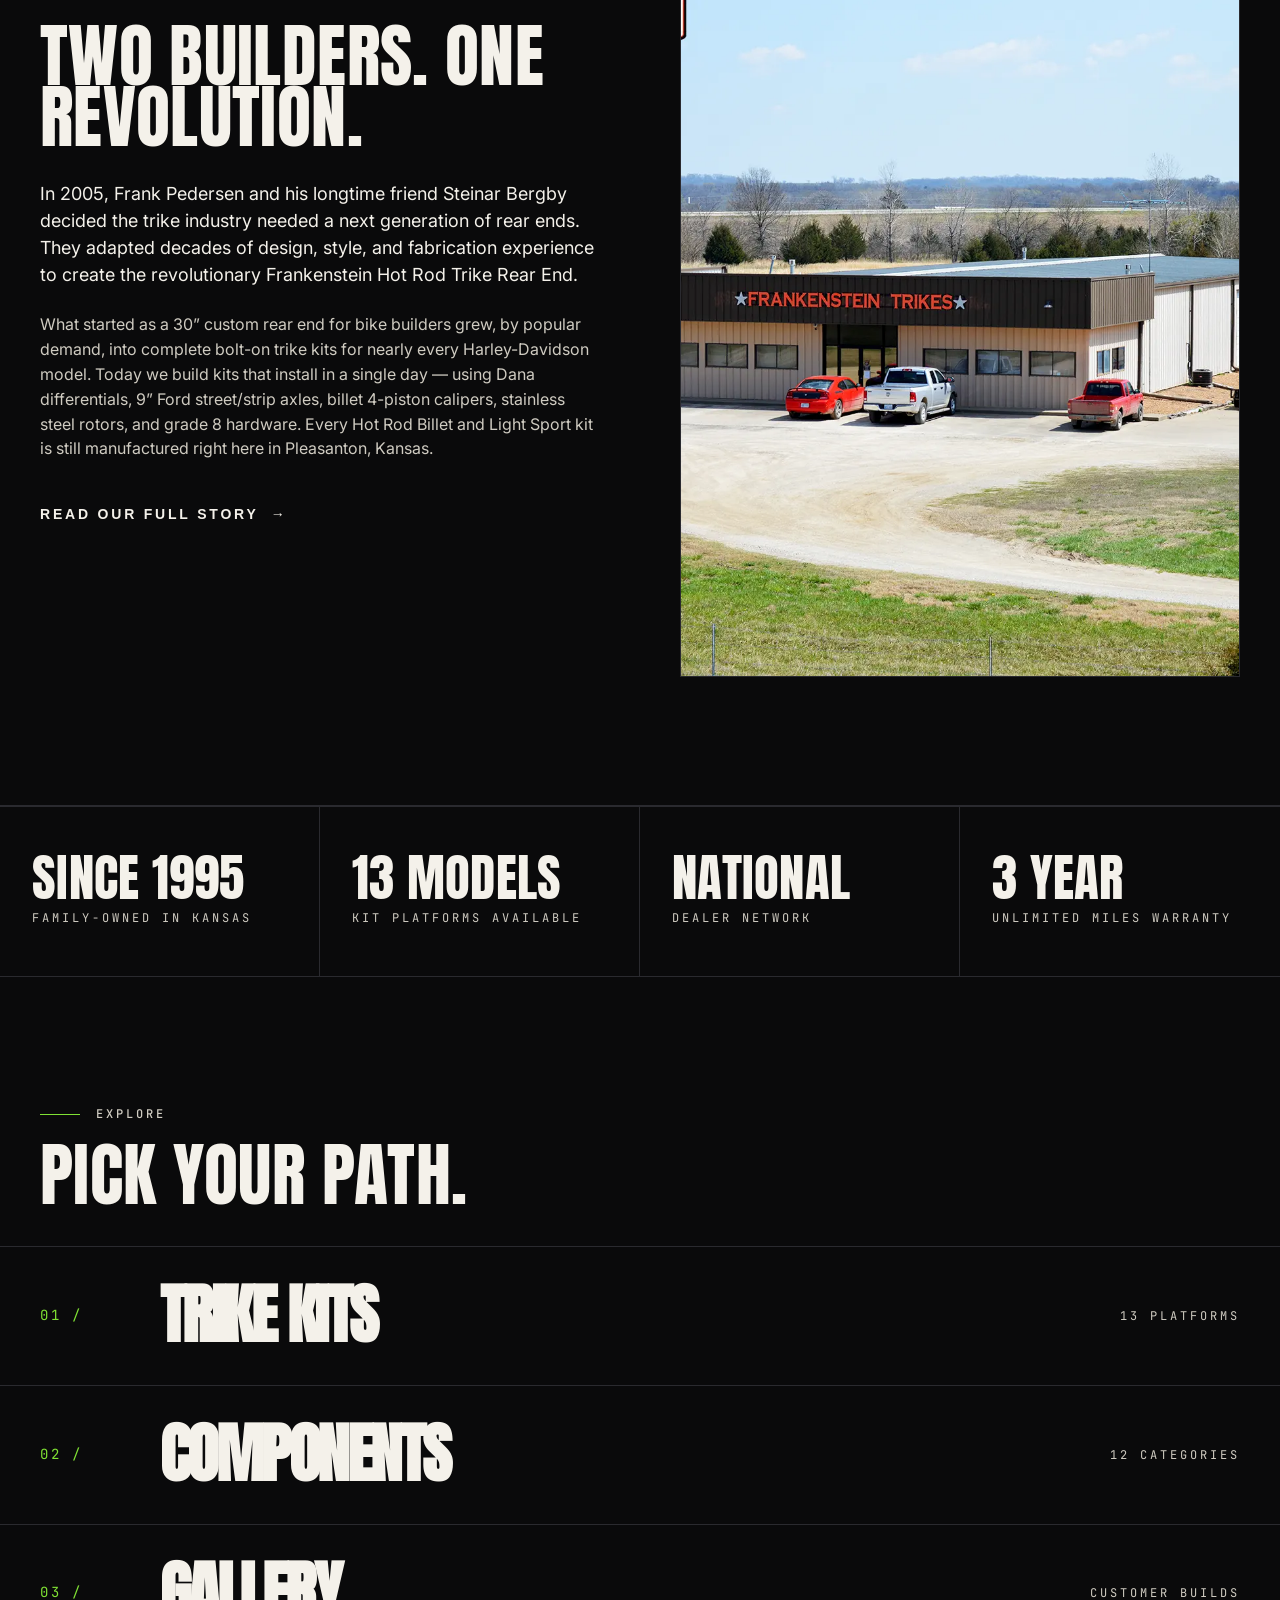
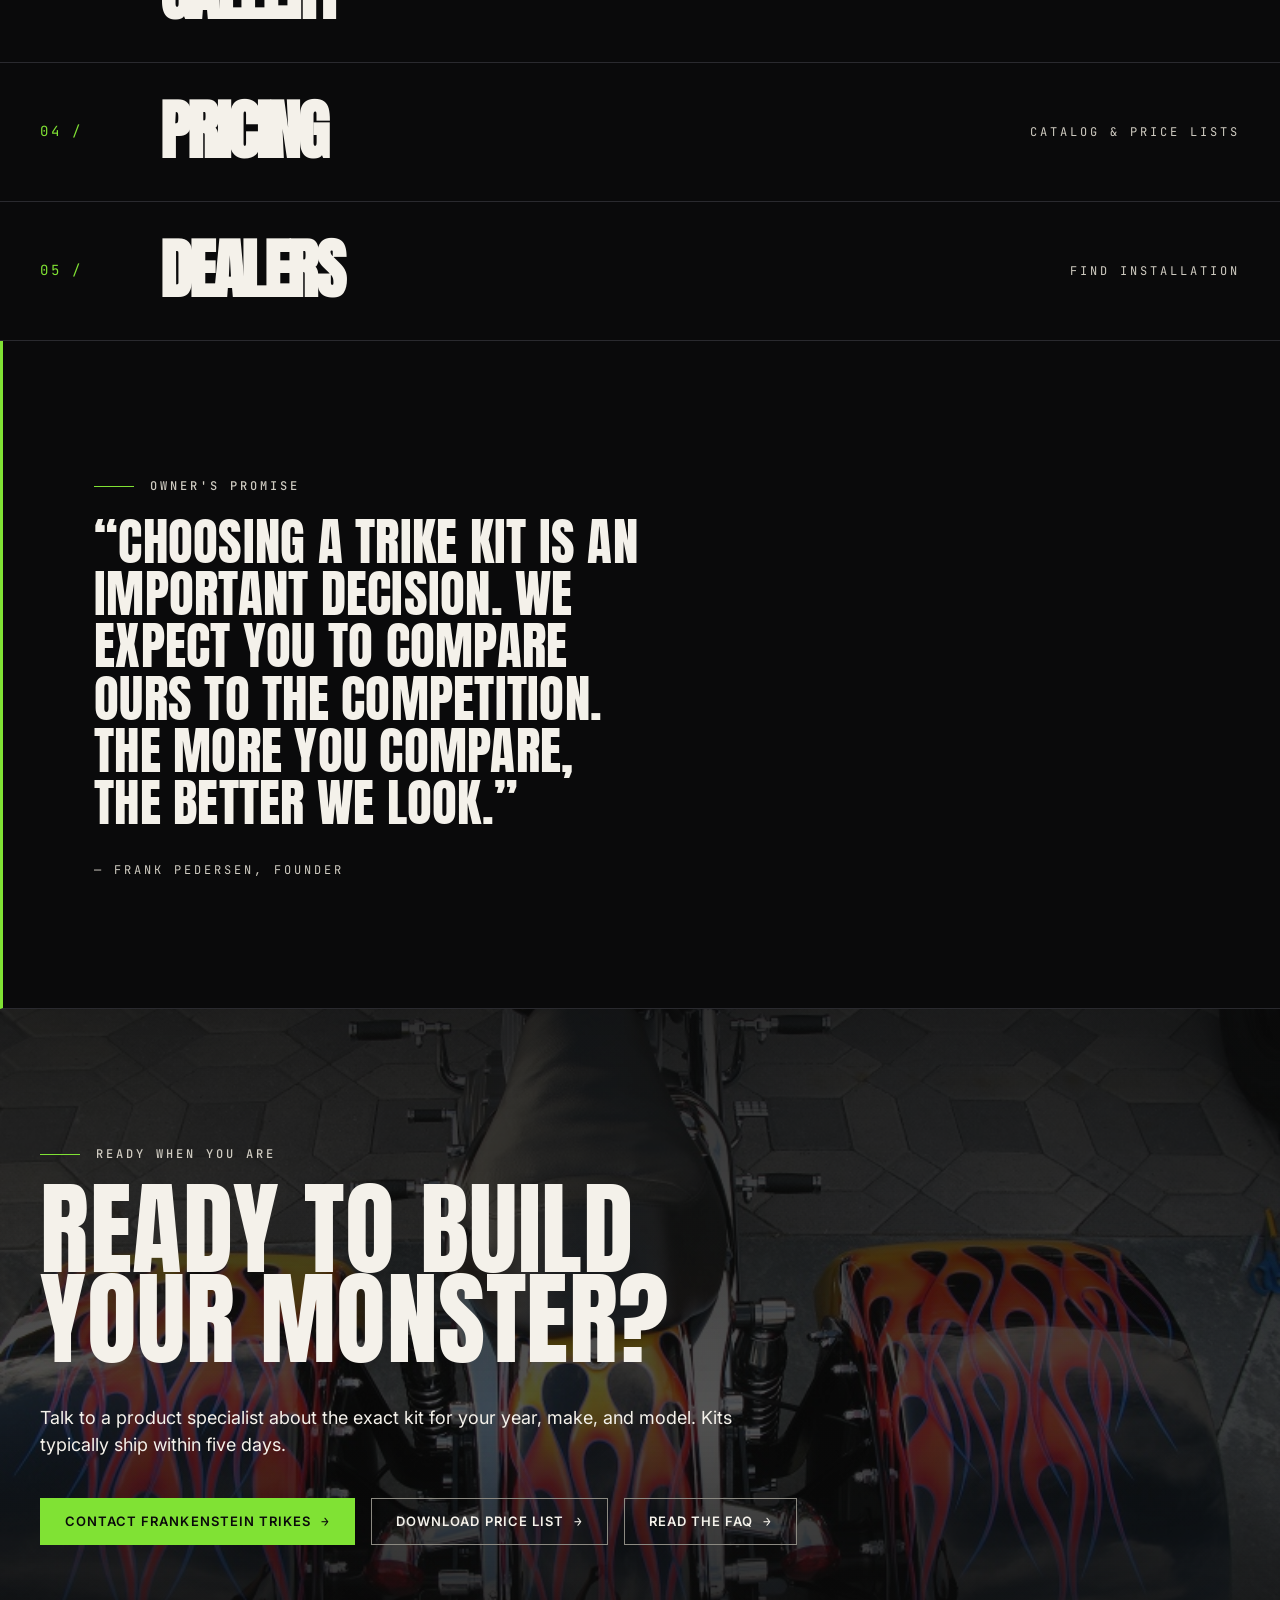
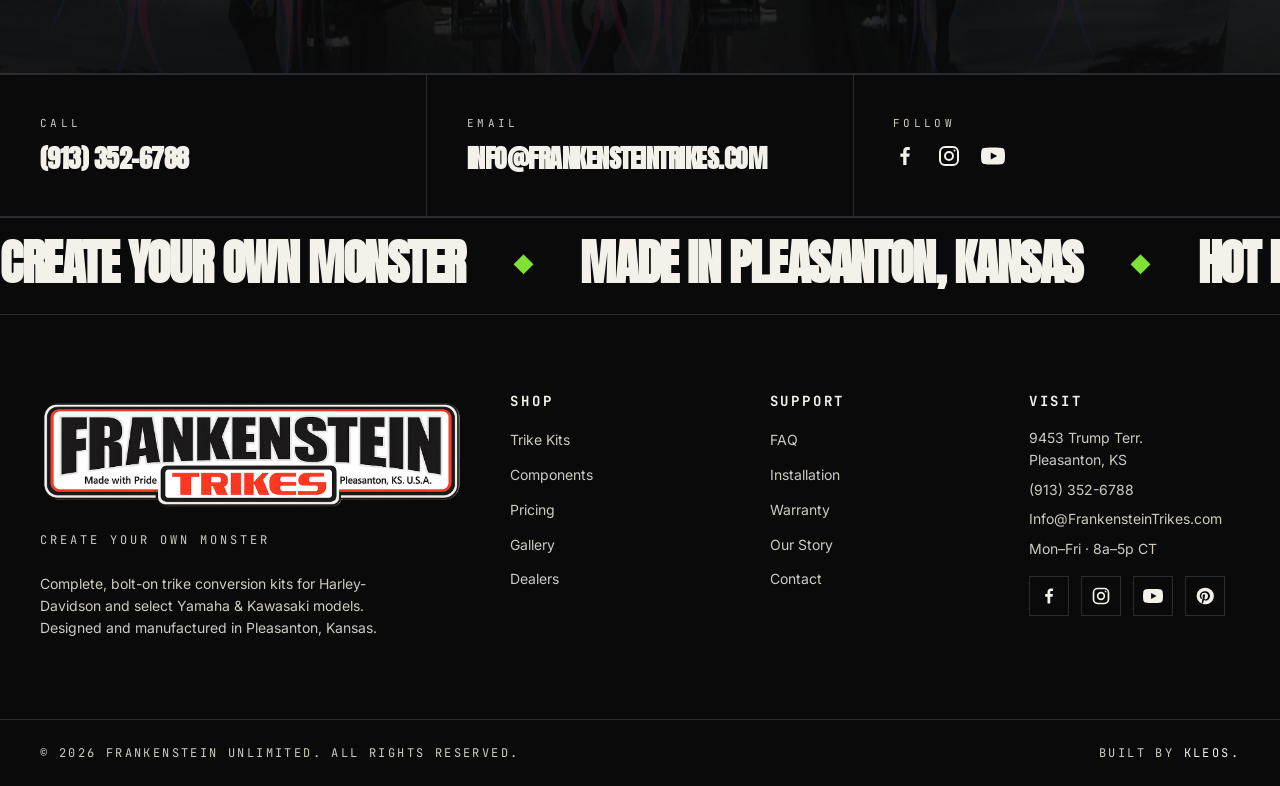
==== commit 67a36c5d: "feat: mount Kit Finder on homepage below hero" ====
--- a/index.html
+++ b/index.html
@@ -101,6 +101,18 @@
         </div>
       </div>
       <div class="hero__meta">Frankenstein Unlimited / 013</div>
+    </section>
+
+    <!-- =========================================================
+         KIT FINDER
+         ========================================================= -->
+    <section class="section section--tight kit-finder-section">
+      <div class="container">
+        <span class="eyebrow">Find Your Kit</span>
+        <h2 class="section__heading" style="margin-bottom: 8px;">Which Harley are you riding?</h2>
+        <p class="lede" style="margin-bottom: 40px;">Pick your model and year. We'll point you to the right kit.</p>
+        <div id="kit-finder" data-kit-finder></div>
+      </div>
     </section>
 
     <!-- =========================================================
@@ -332,6 +344,7 @@
     </div>
   </footer>
 
+  <script src="js/kit-finder.js"></script>
   <script src="js/main.js"></script>
 </body>
 </html>
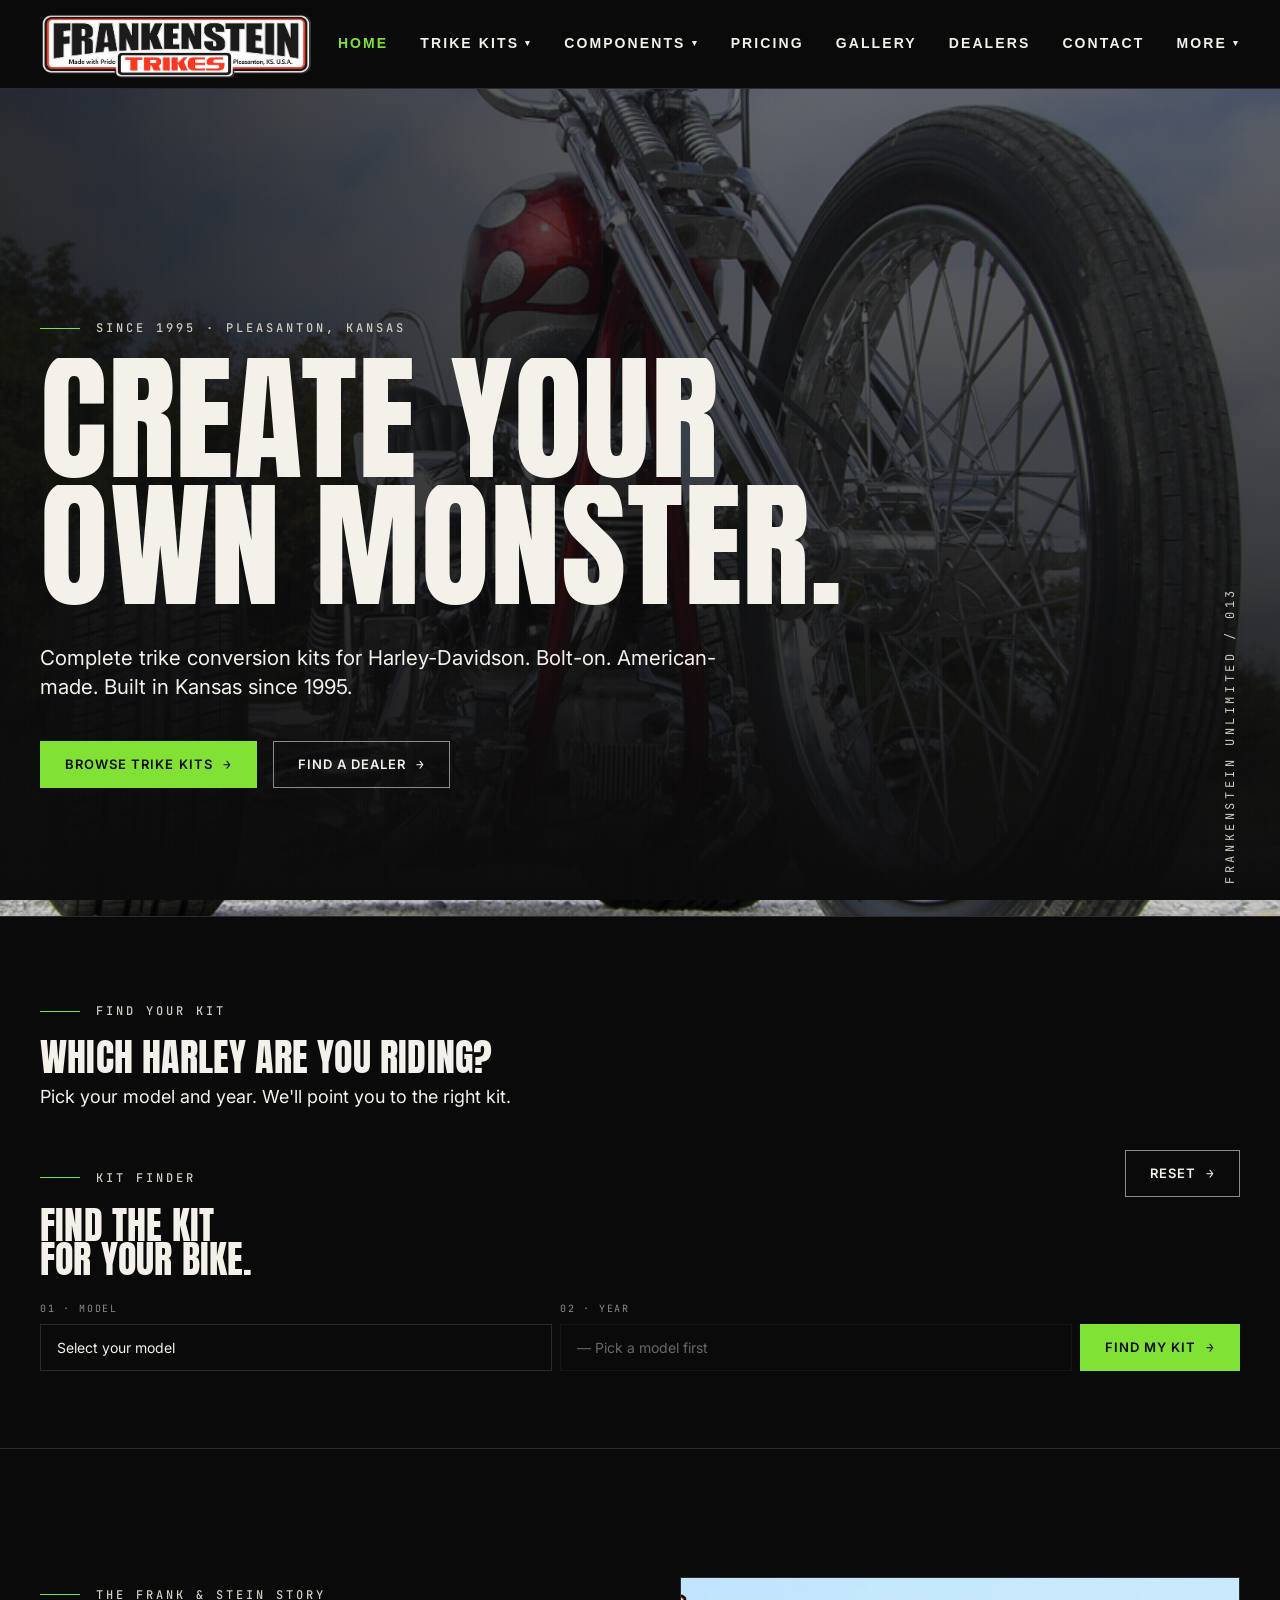
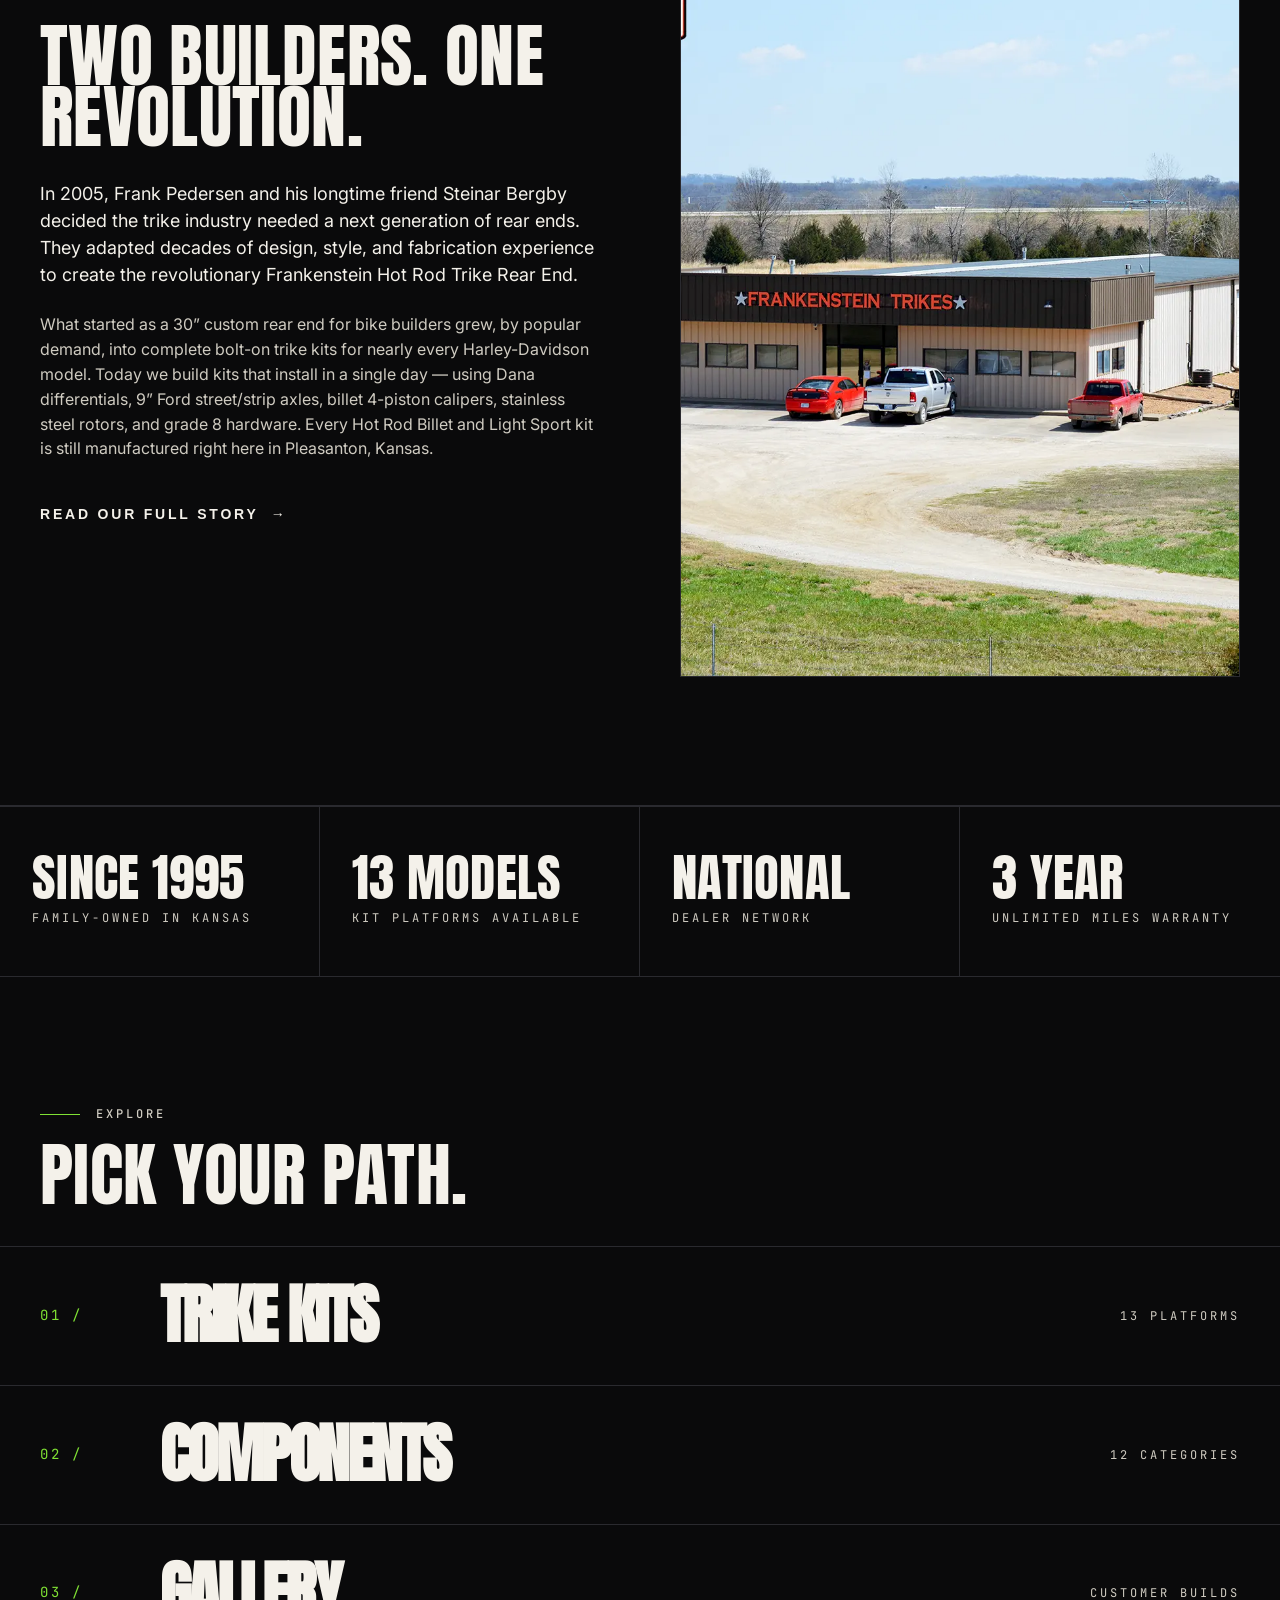
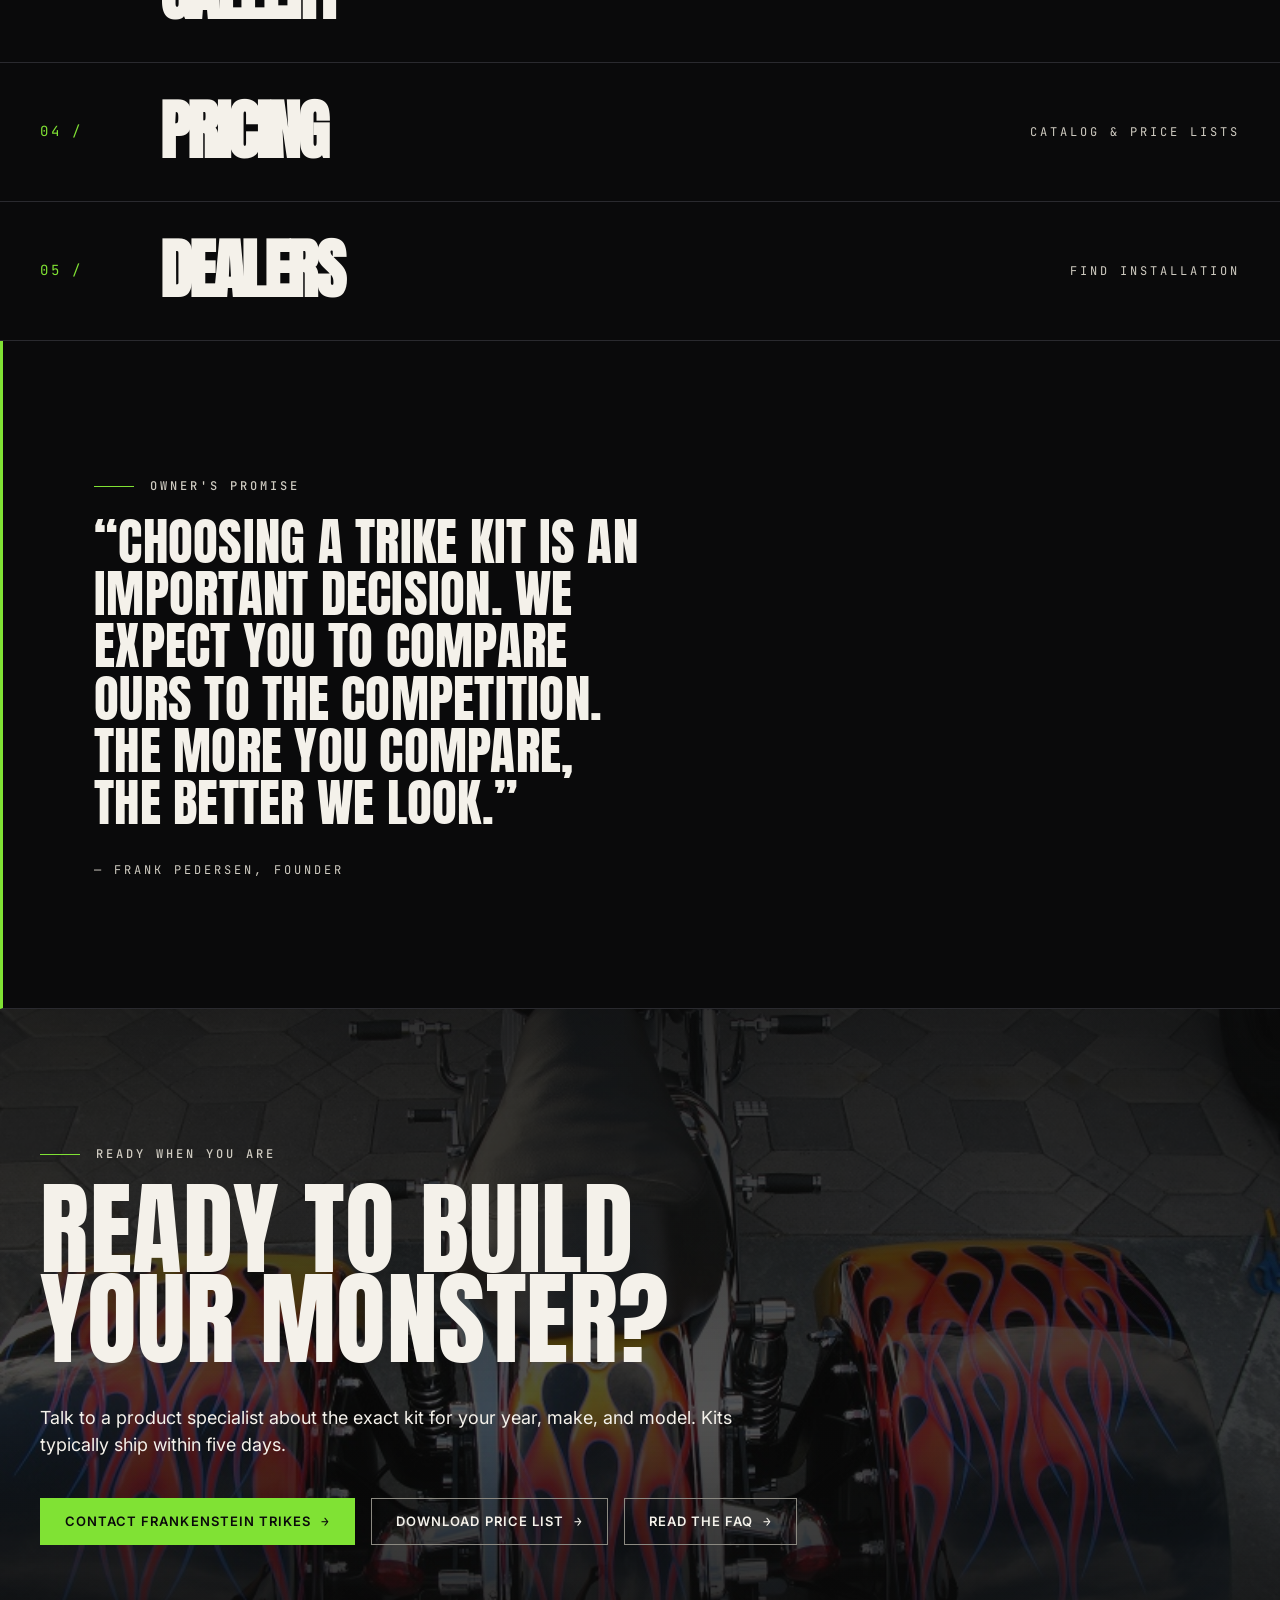
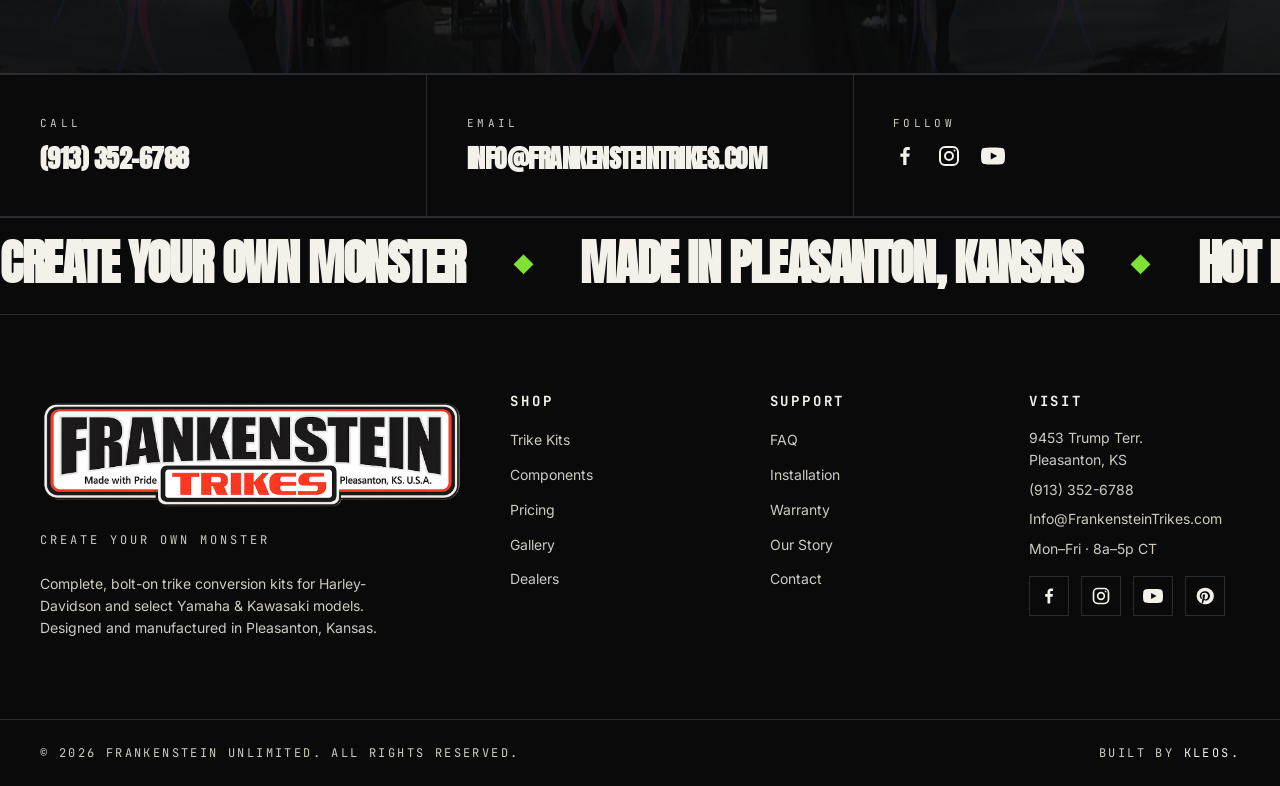
==== commit a1cc21cd: "fix: gallery v2 fixes didn't land — nginx Cache-Control: immutable + 30d expires served stale CSS; a" ====
--- a/index.html
+++ b/index.html
@@ -7,7 +7,7 @@
   <meta name="description" content="Complete trike conversion kits for Harley-Davidson motorcycles. Built in Pleasanton, Kansas since 1995." />
   <link rel="preconnect" href="https://fonts.googleapis.com" />
   <link rel="preconnect" href="https://fonts.gstatic.com" crossorigin />
-  <link rel="stylesheet" href="css/styles.css" />
+  <link rel="stylesheet" href="css/styles.css?v=2" />
 </head>
 <body>
 
--- a/css/styles.css
+++ b/css/styles.css
@@ -1194,6 +1194,28 @@
   margin-bottom: clamp(40px, 5vw, 64px);
 }
 
+@media (max-width: 900px) {
+  .filter-bar {
+    flex-wrap: nowrap !important;
+    overflow-x: auto;
+    overflow-y: hidden;
+    padding-bottom: 24px;
+    margin-bottom: 32px;
+    scrollbar-width: none;
+    -webkit-overflow-scrolling: touch;
+    mask-image: linear-gradient(90deg, transparent 0, #000 24px, #000 calc(100% - 24px), transparent 100%);
+    -webkit-mask-image: linear-gradient(90deg, transparent 0, #000 24px, #000 calc(100% - 24px), transparent 100%);
+  }
+  .filter-bar::-webkit-scrollbar {
+    display: none;
+  }
+  .filter-chip {
+    flex-shrink: 0;
+    padding: 10px 16px;
+    font-size: 12px;
+  }
+}
+
 .filter-chip {
   display: inline-flex;
   align-items: center;
@@ -1212,13 +1234,13 @@
 
 .filter-chip:hover {
   color: var(--accent);
-  border-color: rgba(178, 34, 34, 0.5);
+  border-color: var(--accent-dim);
 }
 
 .filter-chip.is-active {
   border-color: var(--accent);
   color: var(--accent);
-  background: rgba(178, 34, 34, 0.08);
+  background: color-mix(in oklch, var(--accent) 10%, transparent);
 }
 
 /* =========================================================
@@ -1608,6 +1630,7 @@
   -webkit-column-break-inside: avoid;
   page-break-inside: avoid;
   border-radius: 0;
+  transition: transform 0.4s var(--ease);
 }
 
 @media (max-width: 1024px) {
@@ -1622,36 +1645,70 @@
   transition: transform 0.6s var(--ease);
 }
 
+.gallery-card:hover {
+  transform: translateY(-2px);
+}
+
 .gallery-card:hover img {
   transform: scale(1.04);
 }
 
+.gallery-card__tag {
+  position: absolute;
+  top: 10px;
+  right: 10px;
+  z-index: 2;
+  font-family: var(--font-mono);
+  font-size: 10px;
+  font-weight: 500;
+  letter-spacing: 0.22em;
+  text-transform: uppercase;
+  color: var(--bg);
+  background: var(--accent);
+  padding: 5px 8px;
+  line-height: 1;
+  pointer-events: none;
+}
+
 .gallery-card__caption {
   position: absolute;
-  inset: 0;
-  display: flex;
-  align-items: flex-end;
-  padding: 24px;
-  font-family: 'Barlow Condensed', sans-serif;
-  font-weight: 700;
-  font-size: 1.125rem;
-  text-transform: uppercase;
-  letter-spacing: 0.02em;
-  line-height: 1.15;
-  color: #fff;
-  background: linear-gradient(180deg, rgba(0,0,0,0) 40%, rgba(0,0,0,0.85) 100%);
+  left: 0;
+  right: 0;
+  bottom: 0;
+  z-index: 2;
+  padding: 14px 16px;
+  font-family: var(--font-body);
+  font-weight: 500;
+  font-size: 13px;
+  line-height: 1.3;
+  letter-spacing: 0.01em;
+  color: var(--text);
+  background: rgba(10, 10, 11, 0.88);
+  backdrop-filter: blur(6px);
+  -webkit-backdrop-filter: blur(6px);
   opacity: 0;
-  transition: opacity 0.3s var(--ease);
+  transform: translateY(8px);
+  transition: opacity 0.3s var(--ease), transform 0.3s var(--ease);
   pointer-events: none;
 }
 
 .gallery-card:hover .gallery-card__caption,
 .gallery-card:focus-within .gallery-card__caption {
   opacity: 1;
+  transform: translateY(0);
+}
+
+/* Keyboard focus ring — accent green outline */
+.gallery-card:focus-visible {
+  outline: 2px solid var(--accent);
+  outline-offset: 2px;
 }
 
 @media (hover: none) {
-  .gallery-card__caption { opacity: 1; }
+  .gallery-card__caption {
+    opacity: 1;
+    transform: none;
+  }
 }
 
 /* =========================================================
@@ -1665,7 +1722,7 @@
   display: none;
   align-items: center;
   justify-content: center;
-  padding: 80px 64px;
+  padding: 40px;
 }
 
 .lightbox.is-open {
@@ -1674,7 +1731,8 @@
 
 .lightbox__figure {
   position: relative;
-  max-width: 100%;
+  width: 100%;
+  max-width: 1400px;
   max-height: 100%;
   display: flex;
   flex-direction: column;
@@ -1685,7 +1743,7 @@
 
 .lightbox__img {
   max-width: 100%;
-  max-height: calc(100vh - 200px);
+  max-height: calc(100vh - 160px);
   width: auto;
   height: auto;
   object-fit: contain;
@@ -1693,15 +1751,60 @@
   border-radius: 0;
 }
 
+.lightbox__meta {
+  display: grid;
+  grid-template-columns: auto 1fr auto;
+  align-items: center;
+  gap: 24px;
+  width: 100%;
+  max-width: 80ch;
+  padding: 16px 20px;
+  border: 1px solid var(--border);
+  background: rgba(10, 10, 11, 0.6);
+  backdrop-filter: blur(8px);
+  -webkit-backdrop-filter: blur(8px);
+}
+
+.lightbox__tag {
+  font-family: var(--font-mono);
+  font-size: 10px;
+  letter-spacing: 0.22em;
+  text-transform: uppercase;
+  color: var(--accent);
+  line-height: 1;
+  white-space: nowrap;
+}
+
 .lightbox__caption {
-  font-family: 'Barlow Condensed', sans-serif;
-  font-weight: 600;
+  font-family: var(--font-body);
+  font-weight: 500;
   font-size: 14px;
-  text-transform: uppercase;
-  letter-spacing: 0.2em;
-  color: var(--text);
-  text-align: center;
+  text-transform: none;
+  letter-spacing: 0;
+  color: var(--text);
+  text-align: left;
+  line-height: 1.4;
   max-width: 60ch;
+  margin: 0;
+}
+
+.lightbox__counter {
+  font-family: var(--font-mono);
+  font-size: 11px;
+  letter-spacing: 0.22em;
+  text-transform: uppercase;
+  color: var(--text-mute);
+  line-height: 1;
+  white-space: nowrap;
+}
+
+@media (max-width: 640px) {
+  .lightbox__meta {
+    grid-template-columns: 1fr;
+    gap: 8px;
+    padding: 12px 16px;
+  }
+  .lightbox__tag, .lightbox__counter { justify-self: start; }
 }
 
 .lightbox__close {
@@ -1795,7 +1898,7 @@
 }
 
 .faq-item.is-open {
-  border-color: rgba(178, 34, 34, 0.4);
+  border-color: color-mix(in oklch, var(--accent) 40%, transparent);
 }
 
 .faq-item__head {
@@ -2285,7 +2388,7 @@
 }
 
 .tip-list > li:hover {
-  border-color: rgba(178, 34, 34, 0.4);
+  border-color: color-mix(in oklch, var(--accent) 40%, transparent);
 }
 
 .tip-list > li::before {
@@ -2333,7 +2436,7 @@
 .pdf-link:hover {
   border-color: var(--accent);
   color: var(--text);
-  background: rgba(178, 34, 34, 0.04);
+  background: color-mix(in oklch, var(--accent) 4%, transparent);
 }
 
 .pdf-link__tag {
@@ -2342,7 +2445,7 @@
   text-transform: uppercase;
   color: var(--accent);
   padding: 6px 12px;
-  border: 1px solid rgba(178, 34, 34, 0.5);
+  border: 1px solid color-mix(in oklch, var(--accent) 50%, transparent);
   line-height: 1;
 }
 
@@ -3181,7 +3284,7 @@
 }
 
 .admin-btn--danger {
-  border-color: rgba(178, 34, 34, 0.5);
+  border-color: color-mix(in oklch, var(--accent) 50%, transparent);
   color: #e57373;
 }
 
@@ -3241,7 +3344,7 @@
 .admin-row:hover td { background: rgba(255, 255, 255, 0.02); }
 
 .admin-row.is-editing td {
-  background: rgba(178, 34, 34, 0.06);
+  background: color-mix(in oklch, var(--accent) 6%, transparent);
   border-bottom-color: transparent;
 }
 
@@ -3707,7 +3810,7 @@
   width: auto;
   max-width: 100%;
   margin: 0 auto 16px;
-  filter: drop-shadow(0 0 18px rgba(178, 34, 34, 0.35));
+  filter: drop-shadow(0 0 18px color-mix(in oklch, var(--accent) 35%, transparent));
 }
 
 /* ---------- Admin panel header logo lockup ---------- */
@@ -3751,7 +3854,7 @@
   height: clamp(56px, 7vw, 80px);
   width: auto;
   max-width: 100%;
-  filter: drop-shadow(0 0 16px rgba(178, 34, 34, 0.3));
+  filter: drop-shadow(0 0 16px color-mix(in oklch, var(--accent) 30%, transparent));
 }
 
 /* =========================================================
